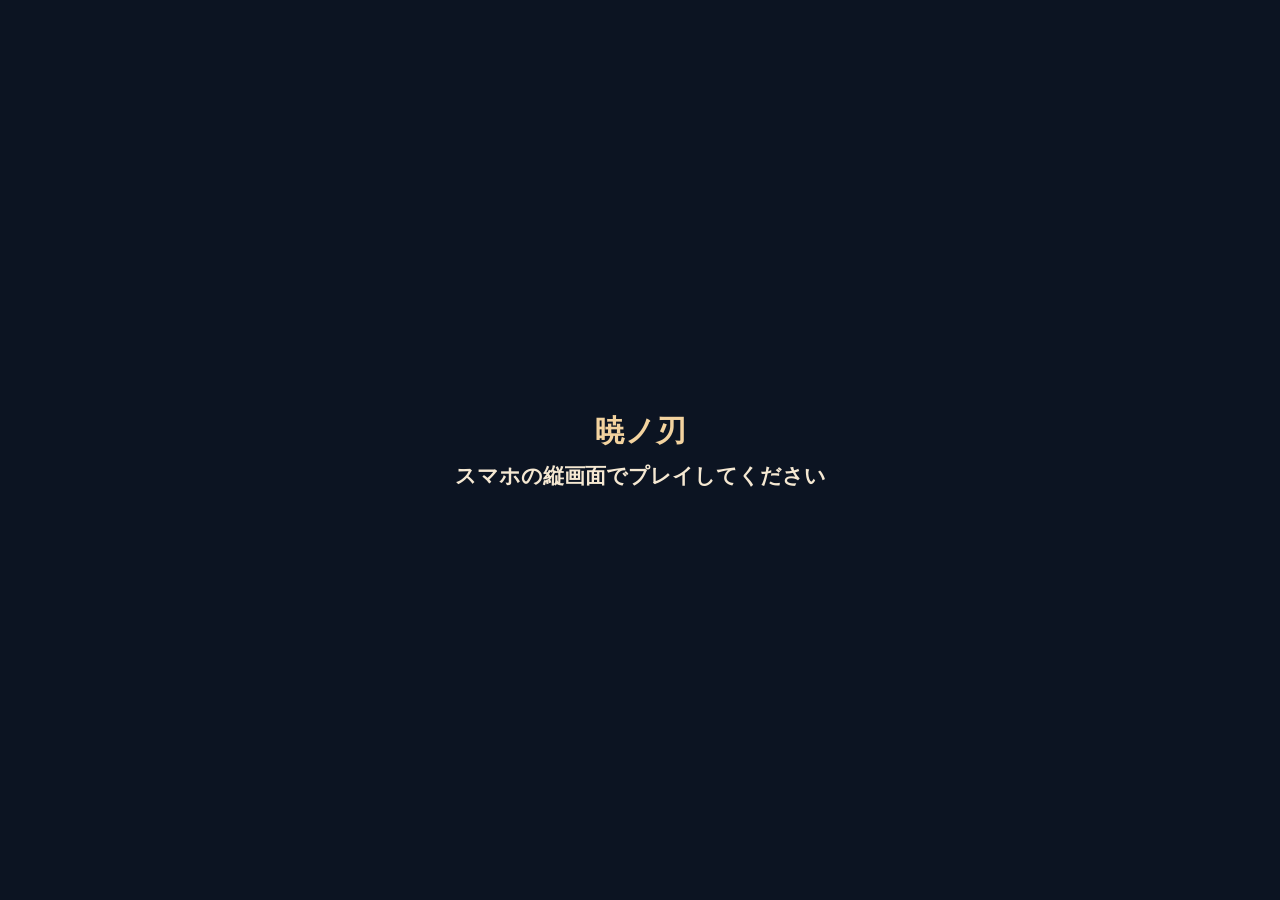
==== index.html @ 38b6a240 "Add files via upload" ====
<!doctype html><html lang="ja"><head><meta charset="utf-8"><meta name="viewport" content="width=device-width,initial-scale=1"><title>暁ノ刃｜テストプレイ</title>
<style>
*{box-sizing:border-box}
html,body{height:100%;margin:0;background:#0d101b;color:#fff;font-family:'Yu Gothic UI','Hiragino Sans','Meiryo',system-ui,sans-serif}
button{cursor:pointer;font-family:inherit}
#stage{position:relative;width:100%;height:100dvh;min-height:560px;overflow:hidden;background-image:linear-gradient(to bottom,rgba(7,11,24,.10),rgba(5,9,18,.30)),url("assets/000_8e5bad6cd.png");background-position:center;background-size:cover;background-repeat:no-repeat}
.scene-bg{position:absolute;inset:0;z-index:0;background-repeat:no-repeat;background-position:center center;background-size:cover;opacity:0;transform:scale(1.025);transition:opacity .65s ease,transform 3.2s ease;will-change:opacity,transform;pointer-events:none}
.scene-bg.active{opacity:1;transform:scale(1)}
#sceneTransitionFx{position:absolute;inset:0;z-index:1;pointer-events:none;background:radial-gradient(circle at center, rgba(0,0,0,0) 0%, rgba(0,0,0,.12) 58%, rgba(0,0,0,.28) 100%);opacity:0;transition:opacity .28s ease}
#sceneTransitionFx.flash{opacity:1}

#stage::before{content:"";position:absolute;inset:0;background:radial-gradient(circle at center,rgba(255,255,255,.02),rgba(0,0,0,.13) 72%,rgba(0,0,0,.25));pointer-events:none}
.top{position:absolute;z-index:10;top:0;left:0;right:0;display:flex;justify-content:space-between;align-items:center;padding:14px 26px;background:linear-gradient(rgba(5,9,20,.40),transparent);gap:10px}
.logo{font-size:22px;letter-spacing:.22em;text-shadow:0 2px 10px #000;font-family:'Yu Mincho','Hiragino Mincho ProN',serif}
.tags{font:12px system-ui,sans-serif;color:#edf2fb}
#portrait{position:absolute;z-index:8;bottom:0;width:min(44vw,660px);height:96%;object-fit:contain;filter:drop-shadow(0 20px 34px rgba(0,0,0,.62));transition:none;pointer-events:none;opacity:0}
#portrait.right{right:-1%;left:auto;object-position:right bottom}
#portrait.left{left:-1%;right:auto;object-position:left bottom}
#portrait.show{opacity:1}
#portrait.hide{opacity:0}

#narrative{position:absolute;z-index:4;left:8%;right:13%;top:16%;bottom:16%;display:none;align-items:center;justify-content:center;padding:3.4vh 4.2vw;font-size:clamp(25px,2.35vw,39px);line-height:1.95;letter-spacing:.03em;text-align:left;text-shadow:0 2px 4px rgba(0,0,0,.92),0 0 18px rgba(0,0,0,.88),0 0 38px rgba(0,0,0,.72);white-space:pre-wrap;background:linear-gradient(180deg,rgba(10,14,23,.11),rgba(10,14,23,.26),rgba(10,14,23,.11));backdrop-filter:blur(1.6px);-webkit-backdrop-filter:blur(1.6px)}
#narrativeText{width:100%;max-height:100%;overflow:hidden}#narrativeText .line{margin:0 0 .32em;min-height:1.7em}#narrativeText .line:last-child{margin-bottom:0}

#conversation{position:absolute;z-index:7;top:14%;bottom:16%;display:none;align-items:center}
#conversation.rightSpeaker{left:5%;right:26%;justify-content:flex-start;padding-right:2vw}
#conversation.leftSpeaker{left:26%;right:5%;justify-content:flex-end;padding-left:2vw}
.bubble-wrap{width:min(56vw,860px);display:flex;flex-direction:column;gap:10px}
#conversation.rightSpeaker .bubble-wrap{align-items:flex-start}
#conversation.leftSpeaker .bubble-wrap{align-items:flex-end}
.speaker{font:700 15px system-ui,sans-serif;letter-spacing:.16em;color:#ffeab8;text-shadow:0 2px 6px rgba(0,0,0,.9)}
#conversation.rightSpeaker .speaker{padding-left:10px}
#conversation.leftSpeaker .speaker{padding-right:10px}
.bubble{position:relative;width:100%;min-height:96px;padding:22px 28px;border-radius:28px;background:rgba(248,244,234,.74);backdrop-filter:blur(8px);-webkit-backdrop-filter:blur(8px);color:#1a1d28;box-shadow:0 14px 40px rgba(0,0,0,.32);font-size:clamp(24px,2.15vw,36px);line-height:1.62;text-align:left;border:1px solid rgba(255,255,255,.34)}
#conversation.rightSpeaker .bubble::after,#conversation.leftSpeaker .bubble::after{content:"";position:absolute;top:24%;width:0;height:0;border-style:solid}
#conversation.rightSpeaker .bubble::after{right:-26px;border-width:13px 0 13px 26px;border-color:transparent transparent transparent rgba(248,244,234,.74)}
#conversation.leftSpeaker .bubble::after{left:-26px;border-width:13px 26px 13px 0;border-color:transparent rgba(248,244,234,.74) transparent transparent}

#chapterCard{position:absolute;inset:0;z-index:9;display:none;align-items:center;justify-content:center;flex-direction:column;background:linear-gradient(rgba(3,6,12,.46),rgba(3,6,12,.52));backdrop-filter:blur(2px);-webkit-backdrop-filter:blur(2px);text-align:center;padding:8vw}
#chapterCard.show{display:flex}
#chapterSub{font:600 clamp(14px,1.3vw,20px) 'Yu Gothic UI','Hiragino Sans',sans-serif;letter-spacing:.35em;color:#e8d5a3;text-shadow:0 2px 6px #000;opacity:.95;margin-bottom:18px}
#chapterTitle{font:700 clamp(42px,5.8vw,98px) 'Yu Mincho','Hiragino Mincho ProN',serif;letter-spacing:.14em;line-height:1.28;color:#fff6df;text-shadow:0 3px 14px rgba(0,0,0,.9),0 0 36px rgba(0,0,0,.72)}
#chapterLine{width:min(460px,72vw);height:1px;background:linear-gradient(90deg,transparent,rgba(255,237,186,.8),transparent);margin-top:22px;box-shadow:0 0 18px rgba(255,237,186,.35)}

.controls{position:absolute;z-index:11;bottom:0;left:0;right:0;display:flex;align-items:center;gap:14px;padding:14px 22px;background:linear-gradient(transparent,rgba(5,9,22,.66));font:13px system-ui,sans-serif}
.controls button{border:1px solid rgba(190,199,216,.44);border-radius:10px;background:rgba(7,19,35,.74);backdrop-filter:blur(6px);-webkit-backdrop-filter:blur(6px);color:white;padding:10px 16px}
.controls button:hover{background:rgba(36,54,83,.92)}
.grow{flex:1}.hint{color:#dde4f0;font-size:11px}.count{font-variant-numeric:tabular-nums}

@media (max-width:1100px){
  #portrait{width:min(48vw,580px);height:93%}
  #narrative{left:6%;right:10%;top:13%;bottom:17%;font-size:clamp(22px,2.7vw,34px)}
  #conversation.rightSpeaker{left:4%;right:24%;top:14%;bottom:17%}
  #conversation.leftSpeaker{left:24%;right:4%;top:14%;bottom:17%}
  .bubble-wrap{width:min(60vw,760px)}
}
@media (max-width:700px){
  .top{padding:10px 12px}.tags{font-size:10px}
  #portrait{width:67vw;height:74%}
  #portrait.right{right:-18%}#portrait.left{left:-18%}
  #narrative{left:4%;right:4%;top:13%;bottom:18%;padding:22px 18px;font-size:clamp(18px,4.8vw,25px);line-height:1.82}
  #conversation.rightSpeaker{left:4%;right:10%;top:12%;bottom:20%;padding-right:0}
  #conversation.leftSpeaker{left:10%;right:4%;top:12%;bottom:20%;padding-left:0}
  .bubble-wrap{width:77vw}
  .speaker{font-size:12px}
  .bubble{min-height:82px;padding:16px 18px;font-size:clamp(20px,4.9vw,26px);line-height:1.56}
  #conversation.rightSpeaker .bubble::after{right:-17px;border-width:10px 0 10px 17px}
  #conversation.leftSpeaker .bubble::after{left:-17px;border-width:10px 17px 10px 0}
  #chapterSub{font-size:12px;margin-bottom:12px}
  #chapterTitle{font-size:clamp(34px,9vw,56px);line-height:1.35}
  #chapterLine{margin-top:14px}
  .hint{display:none}.controls{gap:7px;padding:10px}.controls button{padding:10px}
}

/* v9: readable narrative and actor-safe dialogue columns */
#narrative {
  left: 8%; right: 8%; top: 13%; bottom: 13%;
  padding: 3.5vh 3.5vw;
  font-size: clamp(31px, 2.85vw, 45px);
  line-height: 1.85;
  justify-content: flex-start;
  align-items: flex-start;
  text-align: left;
}
#narrativeText {width: 100%; max-height: 100%; overflow: hidden;}
#portrait.left {left: -1%; right: auto;}
#portrait.right {right: -1%; left: auto;}
#conversation {
  position: absolute;
  top: 24%; bottom: auto;
  height: auto; min-height: 0;
  align-items: flex-start;
  z-index: 7;
}
#conversation.rightSpeaker {
  left: 5%; right: 37%;
  padding: 0;
  justify-content: flex-end;
}
#conversation.leftSpeaker {
  left: 37%; right: 5%;
  padding: 0;
  justify-content: flex-start;
}
.bubble-wrap {
  width: auto; max-width: 100%;
  display: flex;
  flex-direction: column;
  gap: 9px;
  align-items: stretch;
}
.bubble {
  box-sizing: border-box;
  width: var(--dialog-width, 330px);
  max-width: 100%;
  min-height: 0;
  padding: 20px 24px;
  font-size: clamp(29px, 2.65vw, 42px);
  line-height: 1.62;
  overflow-wrap: anywhere;
  text-align: left;
}
#conversation.rightSpeaker .bubble::after,
#conversation.leftSpeaker .bubble::after {
  top: 32px;
  bottom: auto;
}
#conversation.rightSpeaker .bubble::after {
  right: -33px;
  border-width: 15px 0 15px 33px;
}
#conversation.leftSpeaker .bubble::after {
  left: -33px;
  border-width: 15px 33px 15px 0;
}
@media (max-width:1100px) {
 #narrative {left: 6%;right: 6%;top: 13%;bottom: 14%;font-size:clamp(27px,3.15vw,39px);}
 #conversation.rightSpeaker {left: 4%; right: 39%;}
 #conversation.leftSpeaker {left: 39%; right: 4%;}
 .bubble-wrap {width:auto;max-width:100%;}
}
@media (max-width:700px) {
 #narrative {left:4%;right:4%;top:13%;bottom:18%;padding:18px 14px;font-size:clamp(22px,5vw,29px);line-height:1.72;}
 #conversation {top:20%;bottom:auto;}
 #conversation.rightSpeaker {left:3%;right:32%;padding:0;}
 #conversation.leftSpeaker {left:32%;right:3%;padding:0;}
 .bubble-wrap {width:auto;max-width:100%;}
 .bubble {min-height:0;padding:13px 14px;font-size:clamp(21px,4.8vw,27px);line-height:1.52;}
 #conversation.rightSpeaker .bubble::after {right:-19px;top:25px;border-width:11px 0 11px 19px;}
 #conversation.leftSpeaker .bubble::after {left:-19px;top:25px;border-width:11px 19px 11px 0;}
}

/* v10 mouth-anchor adjustments */
#conversation{
  top: calc(var(--mouth-y, 32%) - var(--tail-center, 48px));
  bottom: auto;
  height: auto;
  min-height: 0;
}
#conversation.rightSpeaker{
  left: 5%;
  right: 30%;
  justify-content: flex-end;
}
#conversation.leftSpeaker{
  left: 30%;
  right: 5%;
  justify-content: flex-start;
}
#conversation.rightSpeaker .bubble::after,
#conversation.leftSpeaker .bubble::after{
  top: var(--tail-top, 32px);
}
@media (max-width:1100px){
  #conversation.rightSpeaker{left:4%; right:31%;}
  #conversation.leftSpeaker{left:31%; right:4%;}
}
@media (max-width:700px){
  #conversation{top: calc(var(--mouth-y-mobile, var(--mouth-y, 31%)) - 30px);}
  #conversation.rightSpeaker{left:3%; right:27%;}
  #conversation.leftSpeaker{left:27%; right:3%;}
  #conversation.rightSpeaker .bubble::after,
  #conversation.leftSpeaker .bubble::after{top: var(--tail-top-mobile, 24px);}
}


/* v11: move dialogue/tail lower overall */
#conversation{
  top: calc(var(--mouth-y, 32%) - var(--tail-center, 48px) + var(--dialog-lower, 92px));
}
#conversation.rightSpeaker .bubble::after,
#conversation.leftSpeaker .bubble::after{
  top: calc(var(--tail-top, 32px) + var(--tail-lower, 6px));
}
@media (max-width:700px){
  #conversation{top: calc(var(--mouth-y-mobile, var(--mouth-y, 31%)) - 30px + var(--dialog-lower-mobile, 42px));}
  #conversation.rightSpeaker .bubble::after,
  #conversation.leftSpeaker .bubble::after{top: calc(var(--tail-top-mobile, 24px) + var(--tail-lower-mobile, 4px));}
}


/* v12: tail at lower corners */
#conversation.rightSpeaker .bubble::after,
#conversation.leftSpeaker .bubble::after{
  top:auto !important;
}
#conversation.rightSpeaker .bubble::after{
  right:34px !important;
  bottom:-24px !important;
  border-width:24px 18px 0 0 !important;
  border-color:rgba(248,244,234,.74) transparent transparent transparent !important;
}
#conversation.leftSpeaker .bubble::after{
  left:34px !important;
  bottom:-24px !important;
  border-width:24px 0 0 18px !important;
  border-color:rgba(248,244,234,.74) transparent transparent transparent !important;
}
@media (max-width:700px){
  #conversation.rightSpeaker .bubble::after{
    right:24px !important;
    bottom:-18px !important;
    border-width:18px 14px 0 0 !important;
  }
  #conversation.leftSpeaker .bubble::after{
    left:24px !important;
    bottom:-18px !important;
    border-width:18px 0 0 14px !important;
  }
}


/* v13: diagonal-down tails from lower corners */
#conversation.rightSpeaker .bubble::after,
#conversation.leftSpeaker .bubble::after{
  top:auto !important;
  border:none !important;
  width:34px !important;
  height:26px !important;
  background:rgba(248,244,234,.74) !important;
  bottom:-22px !important;
}
#conversation.rightSpeaker .bubble::after{
  right:24px !important;
  left:auto !important;
  clip-path:polygon(0 0,100% 0,100% 100%) !important;
}
#conversation.leftSpeaker .bubble::after{
  left:24px !important;
  right:auto !important;
  clip-path:polygon(0 0,100% 0,0 100%) !important;
}
@media (max-width:700px){
  #conversation.rightSpeaker .bubble::after,
  #conversation.leftSpeaker .bubble::after{
    width:26px !important;
    height:20px !important;
    bottom:-17px !important;
  }
  #conversation.rightSpeaker .bubble::after{
    right:18px !important;
  }
  #conversation.leftSpeaker .bubble::after{
    left:18px !important;
  }
}


/* v14: dialogue is a stable, completely visible block with intentional line breaks. */
.bubble {white-space:pre-line;word-break:normal;overflow-wrap:anywhere;line-break:strict;text-wrap:pretty;}

/* v15 responsive phone portrait/landscape; PC unchanged */
@media (pointer:coarse) {
  .controls button {min-height:42px;touch-action:manipulation}
  #stage {min-height:0;height:100vh;height:100dvh}
  .controls{padding-bottom:max(8px,env(safe-area-inset-bottom));}
}
@media (max-width:850px) and (orientation:portrait) {
  #stage {height:100dvh; min-height:0;}
  .top {padding: max(8px,env(safe-area-inset-top)) 12px 7px;}
  .logo {font-size:18px}
  .tags{display:none}
  #portrait {width: min(95vw,650px) !important;height:47dvh !important;bottom:35dvh !important;object-fit:contain;object-position:center bottom !important;left:auto;right:0;filter:drop-shadow(0 6px 14px #0008)}
  #portrait.left {left:-8vw !important;right:auto !important;}
  #portrait.right {right:-8vw !important;left:auto !important;}
  #conversation, #conversation.leftSpeaker,#conversation.rightSpeaker {
    position:absolute;top:auto !important;bottom:calc(57px + env(safe-area-inset-bottom)) !important;
    left:5vw !important;right:5vw !important;width:90vw !important;height:auto !important;
    max-height:35dvh !important;min-height:0;display:none;overflow:visible;
    justify-content:center !important;padding:0 !important;
  }
  .bubble-wrap {max-width:100% !important;width:100% !important;align-items:stretch !important;gap:4px;}
  .bubble {width:100% !important;max-width:100% !important;max-height:29dvh !important;min-height:0;
    overflow-y:auto;overscroll-behavior:contain;padding:13px 17px !important;
    font-size:clamp(18px,4.8vw,26px) !important;line-height:1.55 !important;
    border-radius:17px;}
  .speaker {font-size:12px !important;padding:0 10px !important;}
  #conversation.leftSpeaker .bubble::after,#conversation.rightSpeaker .bubble::after {top:-17px !important;bottom:auto !important;width:25px !important;height:19px !important;}
  #conversation.leftSpeaker .bubble::after {left:16% !important;right:auto !important;clip-path:polygon(0 100%,100% 100%,0 0) !important;}
  #conversation.rightSpeaker .bubble::after {right:16% !important;left:auto !important;clip-path:polygon(0 100%,100% 100%,100% 0) !important;}
  #narrative {left:3vw !important;right:3vw !important;top:9dvh !important;bottom:calc(59px + env(safe-area-inset-bottom)) !important;
    padding:12px 14px !important;font-size:clamp(21px,5.3vw,29px) !important;line-height:1.75 !important;overflow:hidden;}
  #narrativeText{width:100%;}
  .line{margin-bottom:0.45em !important;}
  .controls{gap:7px;padding:7px 8px max(8px,env(safe-area-inset-bottom));}
  .controls button{padding:9px 11px;font-size:12px}
  .hint{display:none}
  #chapterCard {padding:7vw}
  #chapterTitle {font-size:clamp(32px,9vw,58px)}
}
@media (max-height:540px) and (orientation:landscape) and (max-width:1050px) {
  #stage{height:100dvh;min-height:0;}
  .top{padding:5px 15px;}
  .logo{font-size:16px}
  .tags{display:none}
  #portrait {width:39vw !important;height:92dvh !important;bottom:0 !important;}
  #portrait.right{right:-2vw !important;left:auto !important;}
  #portrait.left{left:-2vw !important;right:auto !important;}
  #conversation {top:14dvh !important;bottom:auto !important;max-height:66dvh;min-height:0;overflow:visible;}
  #conversation.rightSpeaker {left:4vw !important;right:39vw !important;padding:0 !important;}
  #conversation.leftSpeaker {left:39vw !important;right:4vw !important;padding:0 !important;}
  .bubble-wrap {width:100% !important;max-width:100% !important;}
  .bubble {width:100% !important;max-width:100% !important;max-height:57dvh !important;overflow:auto;
     min-height:0;font-size:clamp(17px,2.7vw,25px) !important;line-height:1.45;padding:11px 16px !important;border-radius:15px;}
  .speaker {font-size:11px !important;}
  #narrative {top:10dvh !important;bottom:13dvh !important;left:5vw !important;right:5vw !important;
    padding:8px 18px !important;font-size:clamp(18px,2.9vw,26px) !important;line-height:1.56 !important;overflow:hidden;}
  .line{margin-bottom:.3em !important;}
  .controls {padding:5px 9px max(4px,env(safe-area-inset-bottom));gap:8px;}
  .controls button {padding:6px 11px;min-height:32px;font-size:11px}
  .hint{display:none}
  #chapterTitle {font-size:clamp(32px,6vw,64px)}
}

.title-screen{position:fixed;inset:0;z-index:100;display:flex;justify-content:center;align-items:center;background:linear-gradient(#02091622,#02091655),url("assets/001_426a7fab8.png") center/cover no-repeat;min-height:100dvh;overflow:auto;overscroll-behavior:contain}
.title-shade{position:absolute;inset:0;background:linear-gradient(90deg,#04102255,#04102215,#04102255)}
.title-content{position:relative;z-index:1;display:flex;flex-direction:column;align-items:center;justify-content:center;width:100%;min-height:100dvh;padding:3vh 1rem 4vh}
.title-logo{object-fit:contain;width:min(74vw,740px);max-height:45dvh;filter:drop-shadow(0 5px 17px #000a)}
.title-menu{display:grid;gap:9px;width:min(72vw,370px);margin-top:2vh}
.title-menu button{font-family:'Yu Mincho',serif;color:#fff9e8;border:1px solid #e7c98991;background:linear-gradient(90deg,#080f1bcc,#2b1a19b8,#080f1bcc);border-radius:5px;font-size:clamp(16px,1.8vw,24px);letter-spacing:.16em;padding:8px 12px;text-shadow:0 2px 5px #000;min-height:42px}
.title-menu button:hover,.title-menu button:focus-visible{background:#7c3f23d9;border-color:#fff2bf}
.title-note{font-size:12px;color:#ddd0b1;margin-top:10px;text-shadow:0 1px 6px #000}
.menu-dialog{position:fixed;inset:0;z-index:110;background:#030918cd;display:flex;align-items:center;justify-content:center;padding:20px}
.menu-dialog[hidden]{display:none}.dialog-box{width:min(92vw,500px);max-height:85dvh;overflow:auto;background:#142039f0;color:#f6f3eb;padding:28px;border:1px solid #bca77e;border-radius:12px;text-align:center}.dialog-box h2{margin-top:0;font-family:'Yu Mincho',serif}.dialog-box button{background:#27344c;border:1px solid #c2b8a5;border-radius:7px;padding:9px 22px;color:white;font-size:16px}.dialog-box input[type="range"]{width:85%}.gallery-img{max-width:100%;max-height:50dvh;object-fit:contain;border-radius:6px}
@media (orientation:portrait) and (max-width:700px){.title-logo{width:min(94vw,480px);max-height:34dvh}.title-menu{width:min(83vw,350px);gap:12px;margin-top:3vh}.title-menu button{min-height:49px;font-size:20px}}
@media (orientation:landscape) and (max-height:520px){.title-content{padding:4px 12px}.title-logo{max-height:42dvh;width:min(58vw,570px)}.title-menu{gap:4px;width:min(38vw,320px);margin-top:1vh}.title-menu button{font-size:15px;padding:3px;min-height:28px}.title-note{font-size:10px;margin-top:4px}}
</style><style id="autoplay-fallback-css">#enableTitleMusic{position:absolute;z-index:105;bottom:5.4%;left:50%;transform:translateX(-50%);border:1px solid #ead5a0;background:#121723e8;color:#fff7d9;border-radius:10px;padding:12px 22px;font:600 17px system-ui,sans-serif;box-shadow:0 4px 25px #0009}#enableTitleMusic[hidden]{display:none}</style>
<style id="character-codex-css">
#decisionFlash{position:fixed;inset:0;z-index:190;pointer-events:none;opacity:0;background:radial-gradient(circle at center,rgba(255,244,203,.24),rgba(255,214,139,.10) 26%,rgba(255,255,255,0) 60%),linear-gradient(180deg,rgba(255,255,255,.08),rgba(255,255,255,0));transition:opacity .18s ease}
#decisionFlash.show{opacity:1;animation:decisionBlink .22s ease 1}
@keyframes decisionBlink{0%{opacity:0}35%{opacity:1}100%{opacity:0}}
button.decision-hit{transform:scale(.97);filter:brightness(1.16);box-shadow:0 0 0 1px rgba(255,244,196,.65),0 0 18px rgba(255,216,142,.42)!important;transition:transform .12s ease,filter .12s ease,box-shadow .12s ease}

.character-codex{position:fixed;inset:0;z-index:170;overflow:hidden;background:linear-gradient(125deg,rgba(6,9,16,.90) 0%,rgba(10,14,23,.84) 37%,rgba(15,20,31,.62) 62%,rgba(18,22,35,.36) 100%);color:#f8f4ea}
.character-codex[hidden]{display:none}
.character-codex.show{display:block}
.character-codex::before{content:"";position:absolute;inset:0;background:radial-gradient(circle at 75% 42%,rgba(255,201,119,.16),transparent 30%),radial-gradient(circle at 10% 0%,rgba(107,158,255,.10),transparent 26%);pointer-events:none}
.codex-figure{position:absolute;right:-3vw;bottom:-2vh;width:min(58vw,920px);height:100%;object-fit:contain;object-position:right bottom;opacity:.30;filter:drop-shadow(0 30px 50px rgba(0,0,0,.55));transition:opacity .28s ease, transform .28s ease}
.character-codex.switching .codex-figure{opacity:.12;transform:translateY(10px) scale(.985)}
.codex-ui{position:relative;z-index:2;height:100%;display:flex;flex-direction:column;padding:3.5vh 3.7vw 3vh}
.codex-header{display:flex;align-items:flex-start;justify-content:space-between;gap:18px;margin-bottom:2vh}
.codex-headcopy small{display:block;font-size:13px;letter-spacing:.38em;color:#e6c583;margin-bottom:10px}
.codex-headcopy h2{margin:0;font:700 clamp(34px,4vw,58px) 'Yu Mincho','Hiragino Mincho ProN',serif;letter-spacing:.12em;text-shadow:0 2px 12px rgba(0,0,0,.6)}
#codexClose{border:1px solid rgba(230,197,131,.75);background:rgba(12,18,30,.62);color:#fff5db;border-radius:999px;padding:11px 18px;font:600 16px system-ui,sans-serif;backdrop-filter:blur(6px)}
.codex-layout{display:grid;grid-template-columns:minmax(150px,230px) minmax(0,1fr);gap:2.4vw;align-items:start;min-height:0;flex:1}
.codex-nav{display:grid;gap:10px;align-content:start;max-height:76vh;overflow:auto;padding-right:4px}
.codex-nav button{position:relative;text-align:left;border:1px solid rgba(255,245,218,.16);background:linear-gradient(90deg,rgba(9,14,23,.78),rgba(31,26,33,.66));color:#f6edd7;border-radius:14px;padding:12px 14px 12px 16px;font:600 15px system-ui,sans-serif;letter-spacing:.06em;min-height:56px}
.codex-nav button .sub{display:block;font-size:11px;color:#d0c3a1;margin-top:4px;font-weight:500;letter-spacing:.08em}
.codex-nav button.active{background:linear-gradient(90deg,rgba(90,44,28,.92),rgba(41,24,22,.84));border-color:rgba(245,210,138,.66);box-shadow:0 0 0 1px rgba(255,227,168,.18),0 10px 28px rgba(0,0,0,.18)}
.codex-main{display:grid;grid-template-columns:minmax(0,1fr);gap:16px;align-content:start;max-width:min(62vw,1080px)}
.codex-role{font-size:14px;letter-spacing:.24em;color:#e7c481;font-weight:700;text-shadow:0 1px 8px rgba(0,0,0,.5)}
.codex-name{margin:0;font:700 clamp(34px,4.4vw,74px) 'Yu Mincho','Hiragino Mincho ProN',serif;letter-spacing:.08em;line-height:1.08;text-shadow:0 2px 16px rgba(0,0,0,.55)}
.codex-ruby{font-size:16px;letter-spacing:.18em;color:#d8d6dd}
.codex-catch{font-size:clamp(18px,1.95vw,28px);line-height:1.65;color:#fff7e8;max-width:15em;text-shadow:0 2px 10px rgba(0,0,0,.5)}
.codex-points{display:flex;flex-wrap:wrap;gap:10px 12px;margin-top:2px}
.codex-pill{padding:8px 12px;border:1px solid rgba(255,236,193,.20);border-radius:999px;background:rgba(18,23,35,.43);font-size:14px;color:#f0ebdf;backdrop-filter:blur(4px)}
.codex-desc{display:grid;grid-template-columns:minmax(0,1fr);gap:14px;width:min(56vw,980px)}
.codex-desc p{margin:0;padding:16px 18px;border-radius:18px;background:linear-gradient(180deg,rgba(10,14,24,.54),rgba(18,24,39,.32));border:1px solid rgba(255,240,200,.10);backdrop-filter:blur(3px);font-size:clamp(17px,1.45vw,24px);line-height:1.95;letter-spacing:.03em;box-shadow:0 8px 30px rgba(0,0,0,.12)}
.codex-help{font-size:12px;color:#cabd9f;margin-top:auto;letter-spacing:.08em}

@media (orientation:portrait), (max-width:900px){
  .codex-figure{right:50%;transform:translateX(50%);width:min(92vw,660px);height:53%;bottom:0;object-position:center bottom;opacity:.22}
  .character-codex.switching .codex-figure{transform:translateX(50%) translateY(8px) scale(.985)}
  .codex-ui{padding:2.2vh 4vw 2vh}
  .codex-header{margin-bottom:1.2vh}
  .codex-headcopy small{font-size:11px;margin-bottom:6px}
  .codex-headcopy h2{font-size:clamp(26px,8vw,42px)}
  #codexClose{padding:10px 14px;font-size:14px}
  .codex-layout{grid-template-columns:1fr;gap:12px}
  .codex-nav{display:flex;gap:8px;overflow:auto;padding:4px 2px 2px;max-height:none}
  .codex-nav button{min-width:132px;min-height:52px;padding:10px 12px}
  .codex-main{max-width:none;padding-top:2px}
  .codex-role{font-size:12px}
  .codex-name{font-size:clamp(28px,9vw,52px)}
  .codex-ruby{font-size:13px}
  .codex-catch{font-size:clamp(16px,4.5vw,22px);max-width:none}
  .codex-points{gap:8px}
  .codex-pill{font-size:12px;padding:7px 11px}
  .codex-desc{width:100%;gap:10px;padding-bottom:44vh}
  .codex-desc p{font-size:clamp(15px,4.3vw,19px);line-height:1.78;padding:14px 15px}
  .codex-help{padding-bottom:2px}
}
</style>


<style id="codex-overview-css">
.character-codex.overview-mode .codex-layout{grid-template-columns:1fr!important}
.character-codex.overview-mode .codex-nav,.character-codex.overview-mode .codex-main{display:none!important}
.character-codex.overview-mode .codex-figure{opacity:.08!important;transform:translateX(0)!important}
.character-codex.detail-mode #codexOverview{display:none}
#codexOverview{display:none;min-height:0}
.character-codex.overview-mode #codexOverview{display:block}
.codex-overview-head{margin-bottom:16px}
.codex-overview-head h3{margin:0 0 8px;font:700 clamp(24px,2.6vw,38px) 'Yu Mincho','Hiragino Mincho ProN',serif;letter-spacing:.08em;color:#fff5de}
.codex-overview-head p{margin:0;color:#d7ccb2;font-size:14px;letter-spacing:.05em}
.codex-overview-scroll{display:flex;gap:18px;overflow:auto;padding:10px 4px 16px;scroll-snap-type:x proximity}
.codex-overview-scroll::-webkit-scrollbar{height:10px}.codex-overview-scroll::-webkit-scrollbar-thumb{background:rgba(240,215,161,.35);border-radius:999px}
.codex-card{flex:0 0 min(240px,68vw);display:flex;flex-direction:column;border:1px solid rgba(247,223,168,.16);border-radius:18px;background:linear-gradient(180deg,rgba(14,18,29,.78),rgba(28,23,31,.72));box-shadow:0 14px 28px rgba(0,0,0,.20);overflow:hidden;scroll-snap-align:start;cursor:pointer;transition:transform .18s ease,border-color .18s ease,box-shadow .18s ease,filter .18s ease}
.codex-card:hover,.codex-card:focus-visible{transform:translateY(-3px);border-color:rgba(247,223,168,.42);box-shadow:0 18px 34px rgba(0,0,0,.30);filter:brightness(1.06)}
.codex-card-illust{height:340px;background:linear-gradient(180deg,rgba(242,237,229,.05),rgba(255,255,255,.01));display:flex;align-items:flex-end;justify-content:center;overflow:hidden}
.codex-card-illust img{width:100%;height:100%;object-fit:contain;object-position:center bottom;filter:drop-shadow(0 14px 24px rgba(0,0,0,.42))}
.codex-card-meta{padding:14px 16px 16px}
.codex-card-meta strong{display:block;font-size:22px;letter-spacing:.08em;color:#fff7e9;font-family:'Yu Mincho','Hiragino Mincho ProN',serif;margin-bottom:6px}
.codex-card-meta span{display:block;color:#e3d7bb;font-size:12px;letter-spacing:.16em;margin-bottom:8px}
.codex-card-meta p{margin:0;color:#d6cdb9;font-size:13px;line-height:1.6}
#codexBackList{display:none;margin-bottom:4px;align-self:flex-start;border:1px solid rgba(230,197,131,.60);background:rgba(12,18,30,.62);color:#fff5db;border-radius:999px;padding:10px 14px;font:600 14px system-ui,sans-serif}
.character-codex.detail-mode #codexBackList{display:inline-flex}
@media (orientation:portrait), (max-width:900px){
  .codex-card{flex-basis:min(62vw,220px)}
  .codex-card-illust{height:250px}
  .codex-card-meta strong{font-size:19px}
  .codex-card-meta p{font-size:12px}
}
</style>


<style id="codex-mobile-scroll-fix">
#codexOverview {min-width:0;width:100%;overflow:hidden}
.codex-overview-scroll {
  width:100%;max-width:100%;
  overflow-x:auto!important;overflow-y:hidden!important;
  -webkit-overflow-scrolling:touch;
  touch-action:pan-x!important;
  overscroll-behavior-x:contain;
  scroll-behavior:smooth;
  flex-wrap:nowrap!important;
  scrollbar-width:thin;
}
.codex-overview-scroll .codex-card {touch-action:pan-x;user-select:none;-webkit-user-select:none;flex-shrink:0!important}
.codex-overview-scroll img {pointer-events:none;-webkit-user-drag:none}
.codex-scroll-controls {display:flex;align-items:center;justify-content:flex-end;gap:10px;margin-top:10px}
.codex-scroll-controls button {border:1px solid #d8b77d;background:#142033db;color:#fff3d8;border-radius:10px;padding:9px 16px;font-size:17px}
.codex-scroll-controls span {color:#d7c6a4;font-size:12px}
@media(max-width:900px) {.codex-card{flex-basis:min(62vw,220px)}.codex-overview-scroll{min-height:310px}}
</style>
<style id="roulette-v22-css">
.character-codex.overview-mode #codexOverview{width:100%;height:calc(100% - 16px);display:flex;flex-direction:column;overflow:hidden;min-height:0}
.character-codex.overview-mode .codex-layout{height:100%;min-height:0;overflow:hidden}
.roulette-title{text-align:center;color:#ffe7b4;font:600 clamp(16px,2.6vw,25px) 'Yu Mincho',serif;letter-spacing:.15em;margin:2px 0 12px}
.roulette-stage{position:relative;flex:1;min-height:240px;width:100%;overflow:hidden;perspective:1200px;touch-action:pan-y;user-select:none}
.roulette-stage:before{content:'';position:absolute;left:50%;top:49%;width:min(65vw,800px);height:min(65vw,800px);border:1px solid #d9ad5840;border-radius:50%;transform:translate(-50%,-50%) rotateX(65deg);pointer-events:none}
.roulette-card{position:absolute;left:50%;top:46%;width:clamp(145px,22vw,300px);height:min(49vh,365px);max-height:82%;border:2px solid #ad936777;border-radius:18px;background:linear-gradient(155deg,#212a3c,#0c111b);padding:7px;display:flex;flex-direction:column;align-items:center;overflow:hidden;cursor:pointer;transform-origin:center center;transition:transform .52s cubic-bezier(.2,.8,.2,1),opacity .48s,filter .48s,border-color .48s,box-shadow .48s;backface-visibility:hidden}
.roulette-card img{width:100%;flex:1;min-height:0;object-fit:contain;object-position:center bottom;pointer-events:none}
.roulette-card.chosen img{transform:scale(1.14);transform-origin:center 64%;transition:transform .4s ease}
.roulette-card img{transition:transform .4s ease}
.roulette-card .roulette-name{font:700 clamp(15px,2vw,23px) 'Yu Mincho',serif;color:#fff0c8;padding:8px 0;text-align:center;text-shadow:0 2px 9px #000}
.roulette-card.chosen{border-color:#ffedb2;box-shadow:0 0 8px #ffe8a8,0 0 26px #ecad5bba, inset 0 0 15px #ffd68d66;animation:roulette-glow 2.2s ease-in-out infinite alternate}
@keyframes roulette-glow{from{box-shadow:0 0 9px #f6d18a,0 0 20px #d5a04d8f,inset 0 0 9px #ffe2aa44}to{box-shadow:0 0 17px #fff1bf,0 0 43px #eab05b,inset 0 0 20px #ffe6a677}}
.roulette-card:focus-visible{outline:3px solid #fff2b1;outline-offset:3px}
.roulette-actions{display:flex;gap:14px;justify-content:center;align-items:center;padding:9px 0 6px;z-index:3}
.roulette-actions button{background:#1a2236e8;color:#fff2d5;border:1px solid #d3ae69b9;border-radius:12px;min-width:70px;min-height:45px;padding:9px 18px;font-size:18px}
.roulette-actions .roulette-confirm{background:linear-gradient(90deg,#794425,#af7836,#794425);font-weight:700;min-width:170px}
.roulette-position{text-align:center;color:#d7c5a5;font-size:13px;letter-spacing:.15em}
@media(max-width:700px){.character-codex.overview-mode .codex-ui{padding:10px 10px 8px}.character-codex.overview-mode .codex-header{margin-bottom:0}.character-codex.overview-mode .codex-headcopy h2{font-size:25px}.roulette-title{font-size:14px;margin:2px 0 3px}.roulette-card{width:clamp(130px,40vw,225px);height:min(40dvh,270px)}.roulette-actions{gap:7px}.roulette-actions button{min-width:54px;padding:8px 9px}.roulette-actions .roulette-confirm{min-width:120px}}
@media(orientation:landscape) and (max-height:530px){.roulette-title{display:none}.roulette-card{height:51dvh;width:min(26vw,200px)}.roulette-actions{padding:2px}.roulette-actions button{min-height:30px;padding:4px 10px;font-size:14px}.roulette-position{font-size:10px}}
</style>
<style id="v24-chapter-typography">
.game-corner-logo{width:clamp(105px,12vw,190px);height:clamp(39px,5.2vw,65px);object-fit:contain;object-position:left center;filter:drop-shadow(0 1px 7px #000b)}
.top{min-height:62px}
#narrative{font-family:"Hiragino Kaku Gothic ProN","Yu Gothic UI","Noto Sans JP",Meiryo,sans-serif;font-weight:550;font-size:clamp(32px,3vw,46px);line-height:1.75;letter-spacing:.025em}
#narrative .line{line-height:1.75}
.bubble{font-family:"Hiragino Kaku Gothic ProN","Yu Gothic UI","Noto Sans JP",Meiryo,sans-serif;font-weight:600;font-size:clamp(31px,2.85vw,44px);letter-spacing:.012em}
#chapterCurtain{position:absolute;inset:0;z-index:9;background:#030407;opacity:0;pointer-events:none;transition:opacity .55s ease}
#chapterCurtain.active{opacity:1}
#chapterCard{z-index:10}
#chapterCard.show{animation:chapterReveal .85s ease both}
#chapterTitle{font-family:"Yu Mincho","Hiragino Mincho ProN",serif;letter-spacing:.16em;text-shadow:0 4px 12px #000,0 0 28px #e7a85c80}
@keyframes chapterReveal{from{opacity:0;transform:scale(1.045)}to{opacity:1;transform:scale(1)}}
@media (orientation:portrait) and (max-width:700px){
 .game-corner-logo{width:120px;height:42px}
 #narrative{font-size:clamp(23px,5.9vw,31px);line-height:1.65}
 #narrative .line{line-height:1.65}
 .bubble{font-size:clamp(23px,5.4vw,31px)}
}
@media (orientation:landscape) and (max-height:520px){
 .game-corner-logo{width:105px;height:34px}
 .top{min-height:38px}
 #narrative{font-size:clamp(19px,3.3vh,26px);line-height:1.55}
 #narrative .line{line-height:1.55}
 .bubble{font-size:clamp(19px,3.7vh,28px)}
}
</style>
<style id="v25-ux">
.font-control{display:flex;align-items:center;gap:5px;padding:3px 5px;border:1px solid #f5db9b65;border-radius:11px;background:#0a1523b5;white-space:nowrap}
.font-control button{padding:8px 10px!important;min-width:43px;font-weight:800;font-size:15px}
.font-control span{font:600 12px system-ui,sans-serif;min-width:38px;text-align:center;color:#ffe4aa}
#narrative{font-size:calc(clamp(32px,3vw,46px) * var(--reader-font-scale,1))!important}
.bubble{font-size:calc(clamp(31px,2.85vw,44px) * var(--reader-font-scale,1))!important}

#narrative.cameo-right{right:32%;padding-right:2vw}
#narrative.cameo-left{left:32%;padding-left:2vw}
@media(orientation:portrait) and (max-width:700px){
 #narrative{font-size:calc(clamp(23px,5.9vw,31px) * var(--reader-font-scale,1))!important}
 .bubble{font-size:calc(clamp(23px,5.4vw,31px) * var(--reader-font-scale,1))!important}
 #narrative.cameo-left,#narrative.cameo-right{left:4%;right:4%;top:14%;bottom:39%;padding:12px 14px}
 #portrait.cameo{height:39%!important;bottom:0!important;width:53vw!important}
 .font-control button{min-width:37px;padding:7px 6px!important}
 .font-control span{font-size:10px;min-width:29px}
}
@media(orientation:landscape) and (max-height:520px){
 #narrative{font-size:calc(clamp(19px,3.3vh,26px) * var(--reader-font-scale,1))!important}
 .bubble{font-size:calc(clamp(19px,3.7vh,28px) * var(--reader-font-scale,1))!important}
 .font-control{gap:2px}
 .font-control button{min-width:32px;padding:4px 5px!important}
}
</style>
<style id="v27-top-font-hud">
.top{display:flex;align-items:flex-start;justify-content:space-between;gap:16px;min-height:84px;padding-top:12px}
.top-brand{display:flex;align-items:flex-start;gap:10px;min-width:0}
.top-labels{display:flex;flex-direction:column;gap:5px;padding-top:2px}
.chapter-badge{display:inline-flex;align-items:center;justify-content:center;min-width:84px;padding:5px 12px;border-radius:999px;border:1px solid rgba(245,223,175,.52);background:linear-gradient(180deg,rgba(58,36,20,.72),rgba(18,18,22,.72));color:#fff3d2;font:700 clamp(12px,1.2vw,16px) 'Yu Mincho','Hiragino Mincho ProN',serif;letter-spacing:.16em;box-shadow:0 2px 10px rgba(0,0,0,.25)}
#narrative{font-family:'Yu Mincho','Hiragino Mincho ProN','Yu Gothic UI',serif!important;font-weight:700;font-size:clamp(33px,3.1vw,48px);line-height:1.88;letter-spacing:.045em;text-shadow:0 1px 5px rgba(0,0,0,.22)}
#narrative .line{line-height:1.88}
.bubble{font-family:'Yu Mincho','Hiragino Mincho ProN','Yu Gothic UI',serif!important;font-weight:700;font-size:clamp(31px,2.95vw,45px);line-height:1.72;letter-spacing:.035em}
#speaker{font-family:'Yu Mincho','Hiragino Mincho ProN',serif;font-weight:700;letter-spacing:.12em}
.party-hud{display:flex;align-items:flex-start;gap:10px;margin-left:auto;padding-top:2px;max-width:min(58vw,780px)}
.party-hud[hidden]{display:none!important}
.hud-block{display:flex;flex-direction:column;gap:8px;padding:8px 10px 10px;border:1px solid rgba(231,210,164,.28);border-radius:14px;background:linear-gradient(180deg,rgba(8,14,25,.78),rgba(16,22,37,.58));box-shadow:0 6px 20px rgba(0,0,0,.20);backdrop-filter:blur(6px)}
.hud-title{font:700 12px 'Yu Gothic UI','Hiragino Sans',sans-serif;letter-spacing:.18em;color:#e8d2a1}
.equipment-list,.ally-list{display:flex;align-items:center;gap:8px;flex-wrap:wrap}
.equip-chip{display:inline-flex;align-items:center;justify-content:center;min-height:34px;padding:7px 12px;border-radius:999px;border:1px solid rgba(234,219,179,.18);background:rgba(255,255,255,.05);font:700 14px 'Yu Mincho','Hiragino Mincho ProN',serif;color:#f9f1de;letter-spacing:.08em;white-space:nowrap}
.ally-chip{display:flex;align-items:center;gap:7px;padding:4px 8px 4px 5px;border-radius:999px;border:1px solid rgba(234,219,179,.12);background:rgba(255,255,255,.04)}
.ally-chip img{width:34px;height:34px;border-radius:999px;object-fit:cover;object-position:center top;background:rgba(0,0,0,.3);border:1px solid rgba(255,241,213,.22)}
.ally-chip span{font:700 12px 'Yu Mincho','Hiragino Mincho ProN',serif;color:#fff3d8;letter-spacing:.12em;white-space:nowrap}
@media (max-width:1100px){
  .top{gap:10px;min-height:76px}
  .party-hud{max-width:56vw;gap:7px}
  .ally-chip img{width:30px;height:30px}
  .equip-chip{min-height:31px;padding:6px 10px;font-size:13px}
}
@media (max-width:840px){
  .top{flex-direction:column;align-items:flex-start;gap:8px;min-height:unset}
  .party-hud{max-width:none;width:100%;overflow:auto;padding-bottom:2px}
}
@media (orientation:portrait) and (max-width:700px){
  .top{padding:10px 12px 0;gap:7px}
  .top-brand{width:100%;justify-content:space-between;align-items:flex-start;gap:8px}
  .top-labels{padding-top:0;align-items:flex-end}
  .chapter-badge{min-width:auto;padding:4px 10px;font-size:12px}
  .party-hud{display:flex;gap:7px;overflow:auto;width:100%;padding-bottom:2px}
  .hud-block{padding:7px 8px 8px;border-radius:12px;min-width:max-content}
  .hud-title{font-size:10px}
  .equip-chip{min-height:28px;font-size:11px;padding:5px 9px}
  .ally-chip{padding:4px 7px 4px 4px}
  .ally-chip img{width:26px;height:26px}
  .ally-chip span{font-size:10px}
  #narrative{font-size:clamp(24px,6.1vw,31px);line-height:1.78}
  #narrative .line{line-height:1.78}
  .bubble{font-size:clamp(24px,5.8vw,31px);line-height:1.62}
}
@media (orientation:landscape) and (max-height:520px){
  .top{padding-top:6px;gap:7px;min-height:56px}
  .party-hud{gap:6px}
  .hud-block{padding:6px 8px}
  .hud-title{font-size:10px}
  .equip-chip{min-height:26px;padding:4px 8px;font-size:11px}
  .ally-chip img{width:24px;height:24px}
  .ally-chip span{font-size:10px}
  #narrative{font-size:clamp(20px,3.5vh,27px);line-height:1.68}
  #narrative .line{line-height:1.68}
  .bubble{font-size:clamp(20px,3.9vh,28px);line-height:1.5}
}
</style>

<style id="v28-layer-sizing">
/* dialogue always above portrait, with wider readable line lengths */
#conversation{z-index:13!important;pointer-events:none}
#conversation .bubble-wrap{max-width:100%!important;width:auto!important}
#conversation .bubble{max-width:100%!important;width:var(--dialog-width,650px);padding:22px 30px;overflow-wrap:normal;word-break:normal;line-break:strict}
#conversation.rightSpeaker{left:4%!important;right:13%!important;justify-content:flex-start!important}
#conversation.leftSpeaker{left:13%!important;right:4%!important;justify-content:flex-end!important}
#portrait{z-index:8!important}
.controls{z-index:16}
/* enlarge header but reserve a separate strip for reading */
.top{min-height:102px!important;align-items:center!important;padding:10px 24px!important;gap:18px!important}
.game-corner-logo{width:clamp(142px,15vw,220px)!important;height:clamp(52px,6.2vw,82px)!important}
.chapter-badge{font-size:clamp(14px,1.4vw,19px)!important;padding:7px 15px!important}
.party-hud{gap:14px!important;max-width:min(62vw,900px)!important}
.hud-block{padding:10px 14px!important}
.hud-title{font-size:13px!important}
.equip-chip{font-size:16px!important;min-height:38px!important}
.ally-chip img{width:42px!important;height:42px!important}
.ally-chip span{font-size:14px!important}
#narrative{top:clamp(126px,17vh,182px)!important;bottom:12%!important}
@media(max-width:900px){
 .top{min-height:82px!important;padding:7px 12px!important;gap:8px!important}
 .game-corner-logo{width:135px!important;height:51px!important}
 .party-hud{max-width:100%!important;gap:7px!important}
 .hud-block{padding:7px 9px!important}
 .hud-title{font-size:11px!important}
 .equip-chip{font-size:12px!important;min-height:29px!important}
 .ally-chip img{width:30px!important;height:30px!important}
 .ally-chip span{font-size:11px!important}
 #narrative{top:clamp(108px,17vh,146px)!important;bottom:14%!important}
 #conversation.rightSpeaker{left:3%!important;right:9%!important}
 #conversation.leftSpeaker{left:9%!important;right:3%!important}
 #conversation .bubble{padding:15px 18px}
}
@media(orientation:portrait) and (max-width:700px){
 #narrative{top:clamp(145px,20vh,205px)!important;bottom:12%!important}
 #conversation{max-height:55vh;overflow:visible}
 #conversation .bubble{max-height:52vh;overflow:auto}
}
@media(orientation:landscape) and (max-height:520px){
 .top{flex-direction:row!important;min-height:57px!important;padding:4px 10px!important}
 .game-corner-logo{width:102px!important;height:37px!important}
 .chapter-badge{font-size:11px!important;padding:3px 8px!important}
 .party-hud{gap:5px!important;max-width:57vw!important}
 .hud-block{padding:4px 6px!important;gap:3px!important}
 .hud-title{font-size:9px!important}
 .equip-chip{font-size:10px!important;min-height:22px!important;padding:3px 6px!important}
 .ally-chip img{width:21px!important;height:21px!important}
 .ally-chip span{font-size:9px!important}
 #narrative{top:67px!important;bottom:15%!important}
 #conversation .bubble{padding:9px 14px}
}
</style><style id="v29-dialog-near-character">
/* Dialogue occupies the area closest to the speaker, not the opposite screen edge. */
#conversation.rightSpeaker{left:3%!important;right:24%!important;justify-content:flex-end!important;padding-right:0!important}
#conversation.leftSpeaker{left:24%!important;right:3%!important;justify-content:flex-start!important;padding-left:0!important}
#conversation.rightSpeaker .bubble-wrap,#conversation.leftSpeaker .bubble-wrap{width:auto!important;max-width:min(68vw,860px)!important}
#conversation .bubble{max-width:100%!important}
@media (orientation:portrait) and (max-width:700px){
 #conversation.rightSpeaker{left:3%!important;right:15%!important;justify-content:flex-end!important}
 #conversation.leftSpeaker{left:15%!important;right:3%!important;justify-content:flex-start!important}
 #conversation .bubble-wrap{max-width:77vw!important}
}
@media (orientation:landscape) and (max-height:520px){
 #conversation.rightSpeaker{left:3%!important;right:23%!important;justify-content:flex-end!important}
 #conversation.leftSpeaker{left:23%!important;right:3%!important;justify-content:flex-start!important}
 #conversation .bubble-wrap{max-width:66vw!important}
}
</style><style id="v30-dialog-small-offset">
/* A slight move away from character while preserving width, tail and layering. */
#conversation.rightSpeaker{right:28%!important}
#conversation.leftSpeaker{left:28%!important}
@media (orientation:portrait) and (max-width:700px){
 #conversation.rightSpeaker{right:18%!important}
 #conversation.leftSpeaker{left:18%!important}
}
@media (orientation:landscape) and (max-height:520px){
 #conversation.rightSpeaker{right:27%!important}
 #conversation.leftSpeaker{left:27%!important}
}
</style>
<style id="v32-item-speaker-hud">
#conversation{z-index:14 !important}
#conversation .bubble-wrap{gap:12px}
.speaker{display:inline-flex;align-self:flex-start;max-width:max-content;padding:8px 18px;border-radius:999px;border:1px solid rgba(248,233,188,.42);background:linear-gradient(180deg,rgba(23,26,35,.94),rgba(44,37,28,.88));color:#fff0c6 !important;font:700 clamp(18px,1.65vw,28px) 'Yu Mincho','Hiragino Mincho ProN',serif !important;letter-spacing:.16em;text-shadow:0 2px 6px rgba(0,0,0,.78);box-shadow:0 8px 18px rgba(0,0,0,.28)}
#conversation.leftSpeaker .speaker{align-self:flex-end;padding-right:18px}
#conversation.rightSpeaker .speaker{padding-left:18px}
.party-hud{align-items:stretch !important}
.hud-block{justify-content:flex-start;min-height:92px}
.equipment-block,.ally-block{min-height:92px}
#itemOverlay{position:absolute;inset:0;z-index:16;display:none;align-items:center;justify-content:center;padding:7vh 7vw;background:radial-gradient(circle at center, rgba(11,15,27,.18), rgba(5,6,12,.62) 72%, rgba(3,4,9,.82));backdrop-filter:blur(4px);-webkit-backdrop-filter:blur(4px)}
#itemOverlay.show{display:flex}
.item-shell{position:relative;display:flex;align-items:center;justify-content:center;flex-direction:column;width:min(58vw,740px);min-width:min(78vw,560px)}
#itemFrame{width:100%;height:auto;display:block;filter:drop-shadow(0 16px 42px rgba(0,0,0,.45))}
.item-core{position:absolute;inset:15% 14% 28% 14%;display:flex;align-items:center;justify-content:center}
#itemImage{width:58%;max-width:310px;height:auto;display:block;filter:drop-shadow(0 14px 28px rgba(92,35,152,.42))}
.item-meta{position:absolute;left:12%;right:12%;bottom:8.5%;display:flex;flex-direction:column;align-items:center;text-align:center;color:#fff6e2;text-shadow:0 2px 10px rgba(0,0,0,.72)}
.item-kicker{font:700 clamp(14px,1.05vw,18px) 'Yu Gothic UI','Hiragino Sans',sans-serif;letter-spacing:.38em;color:#f4d99b;margin-bottom:8px}
.item-name{font:700 clamp(28px,2.4vw,42px) 'Yu Mincho','Hiragino Mincho ProN',serif;letter-spacing:.14em;line-height:1.25}
.item-desc{font:500 clamp(14px,1.05vw,18px) 'Yu Gothic UI','Hiragino Sans',sans-serif;line-height:1.65;opacity:.96;margin-top:6px;max-width:84%}
@media (max-width:1100px){
  .speaker{font-size:clamp(16px,1.65vw,23px);padding:7px 16px}
  .hud-block,.equipment-block,.ally-block{min-height:86px}
  .item-shell{width:min(66vw,720px);min-width:min(82vw,500px)}
}
@media (max-width:700px){
  .speaker{font-size:clamp(15px,3.8vw,22px);padding:7px 14px}
  .hud-block,.equipment-block,.ally-block{min-height:74px}
  #itemOverlay{padding:5vh 4vw}
  .item-shell{width:min(92vw,540px);min-width:0}
  .item-core{inset:16% 12% 30% 12%}
  #itemImage{width:61%;max-width:220px}
  .item-meta{left:10%;right:10%;bottom:9.5%}
  .item-kicker{font-size:12px;letter-spacing:.28em;margin-bottom:6px}
  .item-name{font-size:clamp(23px,6vw,30px)}
  .item-desc{font-size:12px;line-height:1.55;max-width:92%}
}
</style>

<style id="v33-overrides">
.bubble-wrap{position:relative;padding-top:26px;gap:0 !important}
.speaker{
  position:absolute !important; top:0; left:50%; transform:translate(-50%,-32%);
  align-self:auto !important; z-index:2;
  max-width:72%; text-align:center; justify-content:center;
  padding:8px 22px !important; border-radius:999px;
  border:1px solid rgba(255,255,255,.78) !important;
  background:rgba(248,244,234,.96) !important;
  color:#54462f !important;
  box-shadow:0 8px 18px rgba(0,0,0,.18);
  text-shadow:none !important;
  font:700 clamp(18px,1.55vw,26px) 'Yu Mincho','Hiragino Mincho ProN',serif !important;
  letter-spacing:.12em;
}
#conversation.rightSpeaker .speaker, #conversation.leftSpeaker .speaker{padding-left:22px !important; padding-right:22px !important}
.bubble{margin-top:0}
#itemOverlay{opacity:0;transition:opacity .4s ease}
#itemOverlay.show{display:flex;opacity:1}
#itemOverlay.fadeout{opacity:0}
.item-meta{bottom:10.5% !important}
.item-kicker,.item-desc{display:none !important}
.item-name{font-size:clamp(30px,2.5vw,44px) !important; letter-spacing:.18em; color:#fff7e6}
@media (max-width:700px){
  .bubble-wrap{padding-top:22px}
  .speaker{font-size:clamp(15px,3.9vw,21px) !important; padding:7px 18px !important; max-width:78%}
  .item-name{font-size:clamp(22px,6.1vw,30px) !important}
}
</style>

<style id="v34-mobile-fix">
html,body{width:100%;height:100%;overflow:hidden;overscroll-behavior:none}
body{position:fixed;inset:0}
#stage{position:fixed !important;inset:0 !important;width:100vw !important;height:100vh !important;height:100dvh !important;min-height:100vh !important;min-height:100dvh !important;max-height:100dvh !important}
@supports (height: 100svh){
  #stage{height:100svh !important;min-height:100svh !important;max-height:100svh !important}
}
@media (orientation:portrait) and (max-width:900px){
  #stage{background-position:center center}
  .top{padding-top:8px !important;gap:6px !important}
  #portrait{
    width:min(48vw,320px) !important;
    height:62% !important;
    bottom:12.5% !important;
  }
  #portrait.right{right:-4% !important}
  #portrait.left{left:-4% !important}
  #conversation{
    top:24% !important;
    bottom:20% !important;
    align-items:center !important;
  }
  #conversation.rightSpeaker{left:6% !important;right:23% !important;padding-right:0 !important}
  #conversation.leftSpeaker{left:23% !important;right:6% !important;padding-left:0 !important}
  .bubble-wrap{width:min(66vw,510px) !important;padding-top:20px !important}
  .bubble{font-size:clamp(21px,5.4vw,28px) !important;line-height:1.56 !important;padding:18px 20px !important;border-radius:24px !important}
  .speaker{font-size:clamp(14px,3.6vw,18px) !important;padding:6px 16px !important;max-width:76% !important}
  #narrative{
    left:6.5% !important; right:6.5% !important;
    top:18% !important; bottom:15.5% !important;
    padding:2.6vh 3.6vw !important;
    font-size:clamp(22px,5.6vw,29px) !important;
    line-height:1.72 !important;
  }
  #narrativeText .line{min-height:1.45em !important;margin-bottom:.28em !important}
  .controls{padding:10px 10px calc(10px + env(safe-area-inset-bottom)) !important;gap:8px !important;flex-wrap:wrap !important}
  .controls .hint{font-size:10px !important}
}
@media (orientation:landscape) and (max-height:900px){
  html,body,#stage{width:100vw !important;max-width:100vw !important}
  #stage{left:0 !important;top:0 !important}
  #portrait{
    width:min(34vw,360px) !important;
    height:83% !important;
    bottom:5% !important;
  }
  #portrait.right{right:-1.5% !important}
  #portrait.left{left:-1.5% !important}
  #conversation{top:13% !important;bottom:17% !important}
  #conversation.rightSpeaker{left:4% !important;right:23% !important}
  #conversation.leftSpeaker{left:23% !important;right:4% !important}
  .bubble-wrap{width:min(54vw,760px) !important}
  #narrative{top:15% !important;bottom:16.5% !important;left:7% !important;right:11% !important}
}
</style>

<style id="v35-mobile-ui">
body.mobile-portrait #stage,
body.mobile-landscape #stage{position:fixed !important; inset:0 !important; width:100vw !important; height:100vh !important; height:100dvh !important;}
body.mobile-portrait .speaker,
body.mobile-landscape .speaker{writing-mode:horizontal-tb !important; white-space:nowrap !important; text-orientation:mixed !important;}

/* ===== Smartphone portrait: dedicated UI ===== */
body.mobile-portrait{overflow:hidden}
body.mobile-portrait .top{
  padding:8px 10px 0 !important;
  gap:6px !important;
  min-height:auto !important;
}
body.mobile-portrait .top-brand{width:100%; align-items:flex-start; justify-content:space-between; gap:8px}
body.mobile-portrait .game-corner-logo{width:124px !important; height:44px !important}
body.mobile-portrait .tags{font-size:11px !important}
body.mobile-portrait .chapter-badge{font-size:12px !important; padding:4px 10px !important}
body.mobile-portrait .party-hud{
  width:100%; max-width:none !important; overflow:auto; gap:8px !important; padding-bottom:1px !important;
}
body.mobile-portrait .hud-block{min-height:72px !important; padding:7px 8px !important; border-radius:12px !important; min-width:max-content}
body.mobile-portrait .hud-title{font-size:10px !important}
body.mobile-portrait .equip-chip{font-size:11px !important; min-height:27px !important; padding:5px 9px !important}
body.mobile-portrait .ally-chip img{width:25px !important; height:25px !important}
body.mobile-portrait .ally-chip span{font-size:10px !important}

body.mobile-portrait #portrait{
  left:50% !important; right:auto !important; transform:translateX(-50%) !important;
  width:min(88vw,520px) !important; height:64% !important; bottom:14% !important;
  object-position:center bottom !important; z-index:8 !important;
}
body.mobile-portrait #portrait.left,
body.mobile-portrait #portrait.right{left:50% !important; right:auto !important; transform:translateX(-50%) !important; object-position:center bottom !important}

body.mobile-portrait #conversation{
  left:4.5% !important; right:4.5% !important; top:auto !important; bottom:7.5% !important;
  align-items:flex-end !important; justify-content:center !important; z-index:14 !important;
}
body.mobile-portrait #conversation.leftSpeaker,
body.mobile-portrait #conversation.rightSpeaker{left:4.5% !important; right:4.5% !important; justify-content:center !important; padding:0 !important}
body.mobile-portrait .bubble-wrap{
  position:relative !important; width:100% !important; max-width:none !important; padding-top:0 !important;
  align-items:center !important; gap:0 !important;
}
body.mobile-portrait .speaker{
  position:absolute !important; left:50% !important; top:-16px !important; bottom:auto !important;
  transform:translateX(-50%) !important; z-index:3 !important;
  max-width:68vw !important; overflow:hidden; text-overflow:ellipsis;
  font:700 clamp(16px,4.2vw,20px) 'Yu Mincho','Hiragino Mincho ProN',serif !important;
  letter-spacing:.12em !important; color:#584a33 !important; text-shadow:none !important;
  background:rgba(248,244,234,.97) !important; border:1px solid rgba(255,255,255,.82) !important;
  box-shadow:0 8px 18px rgba(0,0,0,.18) !important; border-radius:999px !important; padding:6px 18px !important;
}
body.mobile-portrait .bubble{
  width:100% !important; min-height:110px !important; padding:24px 20px 18px !important;
  border-radius:24px !important; font-size:clamp(24px,6.2vw,31px) !important;
  line-height:1.53 !important; text-align:left !important;
  background:rgba(248,244,234,.88) !important;
}
body.mobile-portrait .bubble::after{display:none !important}

body.mobile-portrait #narrative{
  left:5.5% !important; right:5.5% !important; top:15.5% !important; bottom:15% !important;
  padding:2.5vh 3.6vw !important; font-size:clamp(24px,6.1vw,31px) !important;
  line-height:1.72 !important; background:linear-gradient(180deg,rgba(10,14,23,.22),rgba(10,14,23,.35),rgba(10,14,23,.18)) !important;
}
body.mobile-portrait #narrative .line{line-height:1.72 !important; min-height:1.36em !important; margin-bottom:.24em !important}
body.mobile-portrait #chapterTitle{font-size:clamp(34px,9vw,46px) !important}
body.mobile-portrait #chapterSub{font-size:clamp(16px,4vw,20px) !important}
body.mobile-portrait #itemOverlay{padding:4.2vh 3vw !important}
body.mobile-portrait .item-shell{width:min(94vw,560px) !important}
body.mobile-portrait .controls{
  padding:9px 10px calc(10px + env(safe-area-inset-bottom)) !important; gap:8px !important; flex-wrap:wrap !important;
}
body.mobile-portrait .controls button{min-height:32px !important; font-size:13px !important; padding:6px 11px !important}
body.mobile-portrait .controls .hint{font-size:10px !important; width:100%; text-align:center; order:99}

/* ===== Smartphone landscape ===== */
body.mobile-landscape .top{padding-top:6px !important; gap:7px !important; min-height:58px !important}
body.mobile-landscape .game-corner-logo{width:120px !important; height:38px !important}
body.mobile-landscape .party-hud{gap:7px !important}
body.mobile-landscape .hud-block{min-height:68px !important; padding:6px 8px !important}
body.mobile-landscape .hud-title{font-size:10px !important}
body.mobile-landscape .equip-chip{min-height:25px !important; font-size:11px !important; padding:4px 8px !important}
body.mobile-landscape .ally-chip img{width:24px !important; height:24px !important}
body.mobile-landscape .ally-chip span{font-size:10px !important}
body.mobile-landscape #portrait{width:min(32vw,360px) !important; height:84% !important; bottom:4% !important; transform:none !important}
body.mobile-landscape #portrait.right{right:-1.2% !important; left:auto !important}
body.mobile-landscape #portrait.left{left:-1.2% !important; right:auto !important}
body.mobile-landscape #conversation{top:12.5% !important; bottom:16% !important; z-index:14 !important}
body.mobile-landscape #conversation.rightSpeaker{left:4% !important; right:23% !important; justify-content:flex-start !important}
body.mobile-landscape #conversation.leftSpeaker{left:23% !important; right:4% !important; justify-content:flex-end !important}
body.mobile-landscape .bubble-wrap{width:min(54vw,760px) !important; padding-top:10px !important}
body.mobile-landscape .speaker{
  max-width:38vw !important; overflow:hidden; text-overflow:ellipsis;
  font:700 clamp(13px,2.6vh,18px) 'Yu Mincho','Hiragino Mincho ProN',serif !important;
  padding:5px 14px !important;
}
body.mobile-landscape .bubble{font-size:clamp(20px,3.9vh,28px) !important; line-height:1.5 !important; padding:18px 22px !important}
body.mobile-landscape #narrative{top:14.5% !important; bottom:16% !important; left:7% !important; right:10% !important; font-size:clamp(20px,3.8vh,27px) !important; line-height:1.63 !important}
body.mobile-landscape #narrative .line{line-height:1.63 !important; min-height:1.3em !important}
body.mobile-landscape .controls{padding:7px 10px calc(7px + env(safe-area-inset-bottom)) !important}
body.mobile-landscape .controls button{font-size:12px !important; min-height:28px !important; padding:5px 10px !important}
body.mobile-landscape .controls .hint{font-size:10px !important}
</style>

<style id="v36-portrait-retune">
/* Smartphone portrait retune */
body.mobile-portrait #portrait{
  left:50% !important;
  transform:translateX(-50%) !important;
  width:min(106vw,620px) !important;
  max-width:106vw !important;
  height:74% !important;
  bottom:15.5% !important;
  object-position:center bottom !important;
}
body.mobile-portrait #portrait.left,
body.mobile-portrait #portrait.right{
  left:50% !important;
  right:auto !important;
  transform:translateX(-50%) !important;
}
body.mobile-portrait #conversation{
  left:6% !important;
  right:6% !important;
  bottom:16% !important;
  top:auto !important;
  align-items:flex-end !important;
}
body.mobile-portrait #conversation.leftSpeaker,
body.mobile-portrait #conversation.rightSpeaker{
  left:6% !important;
  right:6% !important;
  bottom:16% !important;
}
body.mobile-portrait .bubble-wrap{
  width:100% !important;
  max-width:none !important;
}
body.mobile-portrait .speaker{
  top:-18px !important;
  max-width:62vw !important;
}
body.mobile-portrait .bubble{
  min-height:126px !important;
  padding:28px 22px 18px !important;
  border-radius:26px !important;
  font-size:clamp(24px,6.4vw,32px) !important;
  line-height:1.55 !important;
  box-shadow:0 12px 28px rgba(0,0,0,.22) !important;
}
body.mobile-portrait #narrative{
  top:15% !important;
  bottom:17% !important;
  font-size:clamp(24px,6.15vw,31px) !important;
}
body.mobile-portrait .controls{
  padding:8px 10px calc(8px + env(safe-area-inset-bottom)) !important;
}
</style>

<style id="v37-refine">
/* Global HUD simplification */
.party-hud{max-width:none !important}
.ally-block{min-height:auto !important}
.ally-block.icon-only{padding:7px 9px 8px !important}
.ally-block.icon-only .hud-title{font-size:11px !important; letter-spacing:.16em}
.ally-block.icon-only .ally-list{gap:6px !important; flex-wrap:nowrap}
.ally-block.icon-only .ally-chip{padding:0 !important; border:none !important; background:transparent !important; box-shadow:none !important}
.ally-block.icon-only .ally-chip span{display:none !important}
.ally-block.icon-only .ally-chip img{width:30px !important; height:30px !important; border-radius:999px; object-fit:cover; object-position:center top; border:1px solid rgba(255,241,213,.28); background:rgba(0,0,0,.28)}
@media (max-width:840px){
  .ally-block.icon-only{padding:6px 8px 7px !important}
  .ally-block.icon-only .ally-chip img{width:26px !important; height:26px !important}
}

/* Smartphone portrait: move speech upward and reduce wasted top space */
body.mobile-portrait #portrait{
  width:min(110vw,660px) !important;
  height:78% !important;
  bottom:9.5% !important;
}
body.mobile-portrait #conversation,
body.mobile-portrait #conversation.leftSpeaker,
body.mobile-portrait #conversation.rightSpeaker{
  left:6% !important;
  right:6% !important;
  bottom:28% !important;
  top:auto !important;
}
body.mobile-portrait .bubble-wrap{width:100% !important}
body.mobile-portrait .speaker{top:-17px !important; max-width:60vw !important}
body.mobile-portrait .bubble{
  min-height:118px !important;
  padding:26px 22px 18px !important;
}
body.mobile-portrait #narrative{
  top:15% !important;
  bottom:17% !important;
}
body.mobile-portrait .party-hud{width:auto !important; max-width:46vw !important; overflow:visible !important; margin-left:auto !important}
body.mobile-portrait .hud-block{min-width:auto !important}
body.mobile-portrait .ally-block.icon-only{padding:5px 7px 6px !important}
body.mobile-portrait .ally-block.icon-only .hud-title{display:none !important}
body.mobile-portrait .ally-block.icon-only .ally-list{gap:5px !important}
body.mobile-portrait .ally-block.icon-only .ally-chip img{width:24px !important; height:24px !important}

/* Smartphone landscape small allies, no names */
body.mobile-landscape .party-hud{max-width:27vw !important}
body.mobile-landscape .ally-block.icon-only{padding:5px 7px 6px !important}
body.mobile-landscape .ally-block.icon-only .hud-title{display:none !important}
body.mobile-landscape .ally-block.icon-only .ally-list{gap:5px !important}
body.mobile-landscape .ally-block.icon-only .ally-chip img{width:22px !important; height:22px !important}
</style>

<style id="v38-mobile-layout-refine">
/* mobile global header placement */
body.mobile-portrait .top,
body.mobile-landscape .top{display:flex !important; flex-direction:row !important; align-items:flex-start !important; justify-content:space-between !important}
body.mobile-portrait .top-brand,
body.mobile-landscape .top-brand{display:flex !important; flex-direction:column !important; align-items:flex-start !important; justify-content:flex-start !important; gap:4px !important; width:auto !important; flex:0 0 auto !important}
body.mobile-portrait .top-labels,
body.mobile-landscape .top-labels{display:flex !important; flex-direction:column !important; align-items:flex-start !important; gap:4px !important; padding-top:0 !important}
body.mobile-portrait .tags,
body.mobile-landscape .tags{display:none !important}
body.mobile-portrait .chapter-badge,
body.mobile-landscape .chapter-badge{margin:0 !important; min-width:auto !important}

/* right-top allies in one row */
body.mobile-portrait .party-hud,
body.mobile-landscape .party-hud{
  margin-left:auto !important; margin-right:0 !important; width:auto !important; max-width:none !important;
  overflow:visible !important; flex:0 0 auto !important; align-items:flex-start !important;
}
body.mobile-portrait .hud-block,
body.mobile-landscape .hud-block{min-width:auto !important; width:auto !important}
body.mobile-portrait .ally-block.icon-only,
body.mobile-landscape .ally-block.icon-only{padding:5px 6px 6px !important}
body.mobile-portrait .ally-block.icon-only .ally-list,
body.mobile-landscape .ally-block.icon-only .ally-list{
  display:flex !important; flex-wrap:nowrap !important; white-space:nowrap !important; gap:5px !important;
}
body.mobile-portrait .ally-block.icon-only .ally-chip,
body.mobile-landscape .ally-block.icon-only .ally-chip{flex:0 0 auto !important}
body.mobile-portrait .ally-block.icon-only .ally-chip img{width:23px !important; height:23px !important}
body.mobile-landscape .ally-block.icon-only .ally-chip img{width:21px !important; height:21px !important}

/* portrait speech bubble higher, tail endpoint above mid-screen */
body.mobile-portrait #portrait{
  width:min(110vw,660px) !important;
  height:79% !important;
  bottom:8% !important;
}
body.mobile-portrait #conversation,
body.mobile-portrait #conversation.leftSpeaker,
body.mobile-portrait #conversation.rightSpeaker{
  left:6% !important; right:6% !important; top:auto !important;
  bottom:44% !important; align-items:flex-end !important; justify-content:center !important;
}
body.mobile-portrait .bubble-wrap{width:100% !important; max-width:none !important}
body.mobile-portrait .speaker{top:-18px !important; max-width:60vw !important}
body.mobile-portrait .bubble{
  min-height:112px !important; padding:24px 20px 18px !important; border-radius:26px !important;
  font-size:clamp(24px,6.4vw,32px) !important; line-height:1.52 !important;
}
/* keep narrative separate */
body.mobile-portrait #narrative{top:16% !important; bottom:16% !important}

/* landscape fine tune */
body.mobile-landscape .top{padding-top:6px !important; min-height:54px !important}
body.mobile-landscape .game-corner-logo{width:112px !important; height:36px !important}
body.mobile-landscape .chapter-badge{font-size:11px !important; padding:4px 9px !important}
</style>

<style id="v39-bubble-high-portrait">
/* smartphone portrait: push speech bubble much higher */
body.mobile-portrait #conversation,
body.mobile-portrait #conversation.leftSpeaker,
body.mobile-portrait #conversation.rightSpeaker{
  left:6% !important;
  right:6% !important;
  top:auto !important;
  bottom:56% !important;
  align-items:flex-end !important;
  justify-content:center !important;
}
body.mobile-portrait .bubble-wrap{width:100% !important; max-width:none !important}
body.mobile-portrait .speaker{top:-18px !important; max-width:58vw !important}
body.mobile-portrait .bubble{
  min-height:108px !important;
  padding:22px 20px 17px !important;
  border-radius:26px !important;
}
body.mobile-portrait #portrait{
  height:79% !important;
  bottom:7% !important;
}
</style>

<style id="v40-portrait-separate-message-ui">
/* One authoritative vertical-phone layout, separated from legacy floating bubbles. */
@media (orientation:portrait) and (max-width:900px){
 body #stage{position:fixed!important;inset:0!important;width:100vw!important;height:100dvh!important;min-height:0!important;overflow:hidden!important}
 body #portrait,body #portrait.left,body #portrait.right,
 body.mobile-portrait #portrait,body.mobile-portrait #portrait.left,body.mobile-portrait #portrait.right{
  position:absolute!important;left:50%!important;right:auto!important;
  transform:translateX(-50%)!important;
  width:min(112vw,650px)!important;height:73%!important;
  bottom:22%!important;object-fit:contain!important;object-position:center bottom!important;
  z-index:7!important;pointer-events:none!important;
 }
 body #conversation,body #conversation.leftSpeaker,body #conversation.rightSpeaker,
 body.mobile-portrait #conversation,body.mobile-portrait #conversation.leftSpeaker,body.mobile-portrait #conversation.rightSpeaker{
  position:absolute!important;left:3.5%!important;right:3.5%!important;
  width:93%!important;top:auto!important;bottom:calc(62px + env(safe-area-inset-bottom))!important;
  height:auto!important;max-height:32dvh!important;
  padding:0!important;margin:0!important;
  align-items:stretch!important;justify-content:center!important;
  z-index:19!important;
 }
 body .bubble-wrap,body.mobile-portrait .bubble-wrap{
  position:relative!important;display:flex!important;flex-direction:column!important;
  width:100%!important;max-width:100%!important;min-width:0!important;
  padding:20px 0 0!important;gap:0!important;align-items:stretch!important;
 }
 body #conversation .speaker,body.mobile-portrait #conversation .speaker,
 body #conversation.rightSpeaker .speaker,body #conversation.leftSpeaker .speaker{
  position:absolute!important;left:18px!important;right:auto!important;top:0!important;bottom:auto!important;
  transform:none!important;align-self:flex-start!important;z-index:3!important;
  display:block!important;max-width:calc(100% - 36px)!important;
  width:max-content!important;white-space:nowrap!important;writing-mode:horizontal-tb!important;
  padding:6px 17px!important;margin:0!important;border-radius:12px 12px 0 0!important;
  font:700 clamp(17px,4.3vw,22px) 'Yu Mincho','Hiragino Mincho ProN',serif!important;
  line-height:1.35!important;letter-spacing:.08em!important;
  color:#453828!important;text-shadow:none!important;
  border:1px solid #ffffffc9!important;border-bottom:none!important;
  background:rgba(250,246,238,.97)!important;
 }
 body #conversation .bubble,body.mobile-portrait #conversation .bubble{
  display:block!important;width:100%!important;max-width:100%!important;min-width:0!important;
  max-height:calc(32dvh - 20px)!important;min-height:96px!important;
  margin:0!important;padding:25px 18px 15px!important;
  border-radius:0 17px 17px 17px!important;overflow:auto!important;
  background:rgba(250,246,238,.93)!important;
  border:1px solid #ffffffb8!important;
  font:700 clamp(24px,6.2vw,32px)/1.5 'Yu Mincho','Hiragino Mincho ProN',serif!important;
  letter-spacing:.025em!important;color:#24212b!important;
  box-shadow:0 12px 34px #0509158a!important;
  overflow-wrap:anywhere!important;
 }
 body #conversation .bubble:after,body #conversation .bubble:before{display:none!important;content:none!important}
 body #narrative,body.mobile-portrait #narrative{
  top:15%!important;bottom:16%!important;left:5%!important;right:5%!important;
  font-size:clamp(24px,6.1vw,31px)!important;
 }
 body .controls{z-index:21!important;min-height:53px!important;padding:8px 9px calc(8px + env(safe-area-inset-bottom))!important;flex-wrap:nowrap!important}
 body .controls .hint{display:none!important}
 body #itemOverlay{z-index:25!important}
 body #chapterCard{z-index:24!important}
}
/* narrow landscape: keep side speech design, prevent vertical name wrap */
@media (orientation:landscape) and (max-height:700px){
 body #stage{min-height:0!important;height:100dvh!important;max-height:100dvh!important}
 body #conversation .speaker{white-space:nowrap!important;writing-mode:horizontal-tb!important;width:max-content!important;max-width:50vw!important}
}
</style>

<style id="v41-unified-message-window">
/* All orientations: unified Dragon Quest-style dialogue window. */
#conversation, #conversation.leftSpeaker, #conversation.rightSpeaker,
body.mobile-portrait #conversation,body.mobile-portrait #conversation.leftSpeaker,body.mobile-portrait #conversation.rightSpeaker,
body.mobile-landscape #conversation,body.mobile-landscape #conversation.leftSpeaker,body.mobile-landscape #conversation.rightSpeaker{
 position:absolute !important; left:5% !important; right:5% !important;
 top:auto !important; bottom:9% !important; height:auto !important; min-height:0 !important;
 padding:0 !important; align-items:stretch !important; justify-content:center !important; z-index:22 !important;
}
#conversation .bubble-wrap,body.mobile-portrait #conversation .bubble-wrap,body.mobile-landscape #conversation .bubble-wrap{
 position:relative !important; display:flex !important; flex-direction:column !important;
 width:100% !important; max-width:100% !important; gap:0 !important;
 padding:0 !important; align-items:stretch !important;
}
#conversation .speaker, #conversation.leftSpeaker .speaker,#conversation.rightSpeaker .speaker,
body.mobile-portrait #conversation .speaker,body.mobile-landscape #conversation .speaker{
 position:relative !important; display:block !important; left:auto !important; right:auto !important;
 top:auto !important; bottom:auto !important; transform:none !important;
 align-self:flex-start !important; margin:0 0 5px 12px !important;
 border:0 !important; border-radius:0 !important; box-shadow:none !important;
 padding:0 !important; background:transparent !important;
 color:#ffe3a3 !important; text-shadow:0 1px 6px #000 !important;
 max-width:100% !important; white-space:nowrap !important;
 writing-mode:horizontal-tb !important; text-orientation:mixed !important;
 font:700 clamp(17px,1.6vw,24px) 'Yu Mincho','Hiragino Mincho ProN',serif !important;
}
#conversation .bubble,#conversation.leftSpeaker .bubble,#conversation.rightSpeaker .bubble,
body.mobile-portrait #conversation .bubble,body.mobile-landscape #conversation .bubble{
 width:100% !important; max-width:100% !important;
 min-height:110px !important; max-height:28dvh !important; overflow-y:auto !important;
 margin:0 !important; padding:20px 27px !important;
 background:rgba(12,20,36,.91) !important; color:#fff8e8 !important;
 border:2px solid rgba(229,196,131,.85) !important; border-radius:12px !important;
 box-shadow:0 9px 35px rgba(0,0,0,.43),inset 0 0 0 1px rgba(255,255,255,.10) !important;
 backdrop-filter:blur(7px) !important;
 font:600 clamp(24px,2.35vw,35px)/1.58 'Yu Mincho','Hiragino Mincho ProN',serif !important;
 white-space:pre-wrap !important; overflow-wrap:anywhere !important;
}
#conversation .bubble::before,#conversation .bubble::after{display:none !important; content:none !important}
/* Character remains the visual lead, above the text panel. */
#portrait{z-index:8 !important}
@media(max-width:900px) and (orientation:portrait){
 #portrait,#portrait.left,#portrait.right,body.mobile-portrait #portrait{
  left:50% !important; right:auto !important; transform:translateX(-50%) !important;
  width:min(112vw,670px) !important; height:70% !important; bottom:18% !important;
  object-position:center bottom !important;
 }
 #conversation,body.mobile-portrait #conversation,body.mobile-portrait #conversation.leftSpeaker,body.mobile-portrait #conversation.rightSpeaker{
  left:3% !important; right:3% !important; bottom:9.5% !important;
 }
 #conversation .speaker,body.mobile-portrait #conversation .speaker{font-size:clamp(16px,4.4vw,22px) !important}
 #conversation .bubble,body.mobile-portrait #conversation .bubble{
  min-height:112px !important; max-height:30dvh !important;
  padding:16px 18px !important; font-size:clamp(23px,5.8vw,31px) !important;
  line-height:1.54 !important;
 }
}
@media(orientation:landscape) and (max-height:560px){
 #conversation,body.mobile-landscape #conversation,body.mobile-landscape #conversation.leftSpeaker,body.mobile-landscape #conversation.rightSpeaker{
  left:5% !important; right:5% !important; bottom:12% !important;
 }
 #conversation .speaker,body.mobile-landscape #conversation .speaker{font-size:clamp(13px,3vh,18px) !important;margin-bottom:3px !important}
 #conversation .bubble,body.mobile-landscape #conversation .bubble{
  min-height:55px !important;max-height:31dvh !important;padding:10px 15px !important;
  font-size:clamp(17px,4vh,25px) !important;line-height:1.4 !important;
 }
}
</style>

<style id="v42-final-layout-fixes">
/* Vertical smartphone: message panel fills the width with a safe margin above controls. */
@media (orientation:portrait) and (max-width:900px){
 #conversation, #conversation.leftSpeaker, #conversation.rightSpeaker,
 body.mobile-portrait #conversation, body.mobile-portrait #conversation.leftSpeaker,
 body.mobile-portrait #conversation.rightSpeaker{
  box-sizing:border-box !important;
  left:1.5% !important; right:1.5% !important;
  width:97% !important; max-width:none !important;
  bottom:calc(94px + env(safe-area-inset-bottom)) !important;
  padding:0 !important;
 }
 #conversation .bubble-wrap,body.mobile-portrait #conversation .bubble-wrap{
  width:100% !important; max-width:100% !important; min-width:0 !important;
 }
 #conversation .bubble,body.mobile-portrait #conversation .bubble{
  box-sizing:border-box !important;
  width:100% !important; max-width:100% !important;
 }
 .controls{
  bottom:0 !important;
  padding-bottom:calc(9px + env(safe-area-inset-bottom)) !important;
 }
 /* Selected portrait gets a snugger carousel frame, without changing spin behavior. */
 .roulette-card{
  height:min(32dvh,235px) !important;
  width:clamp(126px,38vw,200px) !important;
  padding:5px !important;
 }
 .roulette-card img{object-fit:contain !important;object-position:center bottom !important}
 .roulette-card .roulette-name{padding:4px 0 !important}
}
@media (orientation:landscape) and (max-height:530px){
 .roulette-card{
  height:min(43dvh,210px) !important;
  width:min(23vw,180px) !important;
 }
}
</style>

<style id="v43-clean-desktop-layout">
/* PC / wide-screen presentation, isolated from mobile portrait. */
@media (min-width:1000px) and (orientation:landscape){
  #stage{width:100vw!important;height:100dvh!important;min-height:0!important;max-width:100vw!important}
  .top{display:flex!important;flex-direction:row!important;align-items:flex-start!important;justify-content:space-between!important;gap:20px!important;min-height:98px!important;padding:15px 2.4vw!important}
  .top-brand{display:flex!important;flex-direction:column!important;align-items:flex-start!important;gap:0!important;width:auto!important}
  .game-corner-logo{width:clamp(190px,16vw,295px)!important;height:clamp(62px,7.1vh,90px)!important;object-fit:contain!important;object-position:left center!important}
  .top-labels{display:flex!important;flex-direction:column!important;align-items:flex-start!important;gap:5px!important}
  .top .tags{display:none!important}
  .chapter-badge{font-size:clamp(17px,1.4vw,23px)!important;padding:7px 15px!important;min-width:120px!important}
  .party-hud{display:flex!important;flex-direction:row!important;justify-content:flex-end!important;align-items:flex-start!important;max-width:none!important;width:auto!important;gap:12px!important;margin:0!important;padding-top:6px!important}
  .party-hud[hidden]{display:none!important}
  .ally-block.icon-only{padding:10px 14px!important;min-height:0!important}
  .ally-block.icon-only .hud-title{font-size:15px!important;margin-bottom:4px!important}
  .ally-block.icon-only .ally-list{display:flex!important;flex-wrap:nowrap!important;gap:10px!important}
  .ally-block.icon-only .ally-chip img{width:clamp(45px,3.5vw,64px)!important;height:clamp(45px,3.5vw,64px)!important}
  #portrait,#portrait.left,#portrait.right{left:50%!important;right:auto!important;bottom:14%!important;width:min(53vw,790px)!important;height:75%!important;object-fit:contain!important;object-position:center bottom!important;transform:translateX(-50%)!important;z-index:8!important}
  #conversation,#conversation.leftSpeaker,#conversation.rightSpeaker{left:4%!important;right:4%!important;top:auto!important;bottom:calc(90px + 2.5vh)!important;width:92%!important;max-width:none!important;min-width:0!important;z-index:22!important;padding:0!important;justify-content:center!important}
  #conversation .bubble-wrap{width:100%!important;max-width:100%!important;min-width:0!important}
  #conversation .speaker{font-size:clamp(21px,1.8vw,30px)!important;margin:0 0 7px 14px!important}
  #conversation .bubble{width:100%!important;min-height:105px!important;max-height:29vh!important;padding:17px 29px!important;font-size:clamp(29px,2.45vw,42px)!important;line-height:1.58!important;overflow-y:auto!important}
  #narrative{left:10%!important;right:10%!important;top:19%!important;bottom:calc(93px + 2vh)!important;padding:1.9vh 3vw!important;font-size:clamp(33px,2.65vw,46px)!important;line-height:1.8!important}
  #narrative .line{line-height:1.8!important}
  .controls{display:flex!important;flex-direction:row!important;align-items:center!important;flex-wrap:nowrap!important;gap:14px!important;left:0!important;right:0!important;bottom:0!important;min-height:78px!important;padding:12px 2.6vw!important;font-size:clamp(15px,1.15vw,19px)!important}
  .controls button{font-size:clamp(16px,1.25vw,21px)!important;min-height:45px!important;padding:8px 18px!important}
  .controls .count,.controls #fontSizeLabel{font-size:clamp(15px,1.1vw,18px)!important}
  .controls .hint{font-size:clamp(12px,.95vw,16px)!important}
  .font-control{gap:9px!important;padding:5px 8px!important}
}
/* Smaller landscape tablets and narrow desktop windows: keep readable size, no postage-stamp controls. */
@media (orientation:landscape) and (min-width:700px) and (max-width:999px){
 .game-corner-logo{width:150px!important;height:53px!important}
 .chapter-badge{font-size:15px!important}
 .controls button{font-size:15px!important;min-height:38px!important}
 .controls .count{font-size:14px!important}
}
</style>

<style id="v44-landscape-based-on-v23">
/* v23-inspired wide layout; portrait phone stays on v42-v43 rules. */
@media (orientation:landscape) and (min-width:1000px){
 #stage{width:100vw!important;height:100dvh!important;min-height:0!important}
 .top{display:flex!important;flex-direction:row!important;align-items:flex-start!important;justify-content:space-between!important;padding:13px 2.4vw!important;gap:12px!important;min-height:100px!important}
 .top-brand{display:flex!important;flex-direction:column!important;align-items:flex-start!important;gap:4px!important}
 .game-corner-logo{width:clamp(165px,15vw,260px)!important;height:clamp(55px,7vh,82px)!important}
 .top-labels{align-items:flex-start!important}
 .chapter-badge{font-size:clamp(16px,1.3vw,21px)!important;min-width:100px!important}
 .party-hud{display:flex!important;align-items:flex-start!important;justify-content:flex-end!important;max-width:none!important;margin-left:auto!important}
 .party-hud[hidden]{display:none!important}
 .ally-block.icon-only .ally-chip img{width:clamp(40px,3.4vw,58px)!important;height:clamp(40px,3.4vw,58px)!important}
 /* Restore side anchoring from v23: never pin all characters to center. */
 #portrait{position:absolute!important;bottom:15%!important;width:clamp(330px,41vw,690px)!important;height:76%!important;transform:none!important;object-fit:contain!important;z-index:8!important}
 #portrait.left{left:1%!important;right:auto!important;object-position:left bottom!important;transform:none!important}
 #portrait.right{right:1%!important;left:auto!important;object-position:right bottom!important;transform:none!important}
 /* Dialogue remains a fixed window below, clear of controls, and spans the reading zone. */
 #conversation,#conversation.leftSpeaker,#conversation.rightSpeaker{left:5%!important;right:5%!important;width:90%!important;max-width:none!important;top:auto!important;bottom:clamp(88px,12vh,130px)!important;justify-content:center!important;padding:0!important;z-index:22!important}
 #conversation .bubble-wrap{width:100%!important;max-width:100%!important;min-width:0!important}
 #conversation .bubble{width:100%!important;max-width:none!important;min-height:108px!important;max-height:31vh!important;overflow:auto!important;padding:17px 28px!important;font-size:clamp(29px,2.45vw,42px)!important;line-height:1.6!important}
 #conversation .speaker{font-size:clamp(19px,1.7vw,27px)!important;white-space:nowrap!important}
 #narrative{left:8%!important;right:8%!important;top:19%!important;bottom:clamp(100px,15vh,150px)!important;padding:2vh 3.2vw!important;font-size:clamp(33px,2.65vw,46px)!important;line-height:1.78!important}
 #narrative .line{line-height:1.78!important}
 .controls{display:flex!important;flex-direction:row!important;flex-wrap:nowrap!important;align-items:center!important;gap:12px!important;min-height:75px!important;padding:10px 2.4vw!important;font-size:16px!important}
 .controls button{font-size:clamp(16px,1.2vw,20px)!important;min-height:43px!important;padding:8px 16px!important}
 .controls .count,.controls #fontSizeLabel{font-size:16px!important}
 .controls .hint{font-size:clamp(12px,.95vw,15px)!important}
}
/* Mobile landscape: the same left/right visual logic, compact for the short screen. */
@media (orientation:landscape) and (max-width:999px){
 #portrait{height:76%!important;width:39vw!important;bottom:15%!important;transform:none!important}
 #portrait.left{left:0!important;right:auto!important;transform:none!important;object-position:left bottom!important}
 #portrait.right{right:0!important;left:auto!important;transform:none!important;object-position:right bottom!important}
 #conversation,#conversation.leftSpeaker,#conversation.rightSpeaker{left:3%!important;right:3%!important;width:94%!important;top:auto!important;bottom:clamp(50px,15vh,82px)!important;justify-content:center!important}
 #conversation .bubble-wrap{width:100%!important;max-width:100%!important}
 #conversation .bubble{width:100%!important;max-width:100%!important;font-size:clamp(19px,3.3vh,28px)!important;max-height:30vh!important;overflow:auto!important}
 #conversation .speaker{font-size:clamp(13px,2.5vh,20px)!important;white-space:nowrap!important}
 #narrative{font-size:clamp(20px,3.5vh,28px)!important;top:16%!important;bottom:18%!important}
 .controls button{font-size:clamp(12px,2.4vh,16px)!important}
}
</style>
<style id="mobile-fullscreen-v45">
#fsPrompt45{position:fixed;inset:0;z-index:250;background:rgba(4,8,17,.91);display:none;flex-direction:column;align-items:center;justify-content:center;gap:15px;padding:24px;text-align:center;color:#fff7e6;box-sizing:border-box;font-family:'Yu Mincho','Hiragino Mincho ProN',serif}
#fsPrompt45.is-visible{display:flex}
#fsPrompt45 strong{font-size:clamp(24px,4vw,36px);letter-spacing:.14em}
#fsPrompt45 p{font-size:clamp(14px,2vw,19px);line-height:1.65;margin:0}
#fsPrompt45 button{border-radius:10px;padding:14px 24px;min-height:46px;font-size:clamp(16px,2.5vw,21px);color:#fff6dc;border:1px solid #e6c68c;background:linear-gradient(120deg,#714029,#402923);cursor:pointer}
#fsPrompt45 #fsSkip45{background:transparent;font-size:14px;border-color:#817c70}
#fsTitle45{margin-top:10px;border:1px solid #ddc38a;background:rgba(15,20,35,.76);color:#fff3cd;border-radius:7px;padding:9px 14px;font-size:clamp(13px,1.2vw,17px)}
#stage:fullscreen{inset:0!important;width:100%!important;height:100%!important;min-height:0!important;max-height:none!important}
</style>
<style id="v46-landscape-bubbles">
/* Landscape-only mode: restore the v23 speech bubble layout.
   Portrait retains the fixed bottom message panel unchanged. */
@media (orientation:landscape) {
 #conversation,#conversation.leftSpeaker,#conversation.rightSpeaker,
 body.mobile-landscape #conversation,body.mobile-landscape #conversation.leftSpeaker,
 body.mobile-landscape #conversation.rightSpeaker {
   position:absolute !important;
   top:20% !important; bottom:auto !important; height:auto !important;
   z-index:22 !important; display:none;
   align-items:flex-start !important; padding:0 !important;
   min-height:0 !important;
 }
 #conversation.rightSpeaker,body.mobile-landscape #conversation.rightSpeaker {
   left:5% !important; right:31% !important; justify-content:flex-end !important;
 }
 #conversation.leftSpeaker,body.mobile-landscape #conversation.leftSpeaker {
   left:31% !important; right:5% !important; justify-content:flex-start !important;
 }
 #conversation .bubble-wrap,body.mobile-landscape #conversation .bubble-wrap {
   display:flex !important; flex-direction:column !important;
   align-items:stretch !important; position:relative !important;
   gap:8px !important; padding:26px 0 0 !important;
   width:min(58vw,880px) !important; max-width:100% !important;
 }
 #conversation .speaker,#conversation.leftSpeaker .speaker,#conversation.rightSpeaker .speaker,
 body.mobile-landscape #conversation .speaker {
   position:absolute !important; top:0 !important; left:50% !important; right:auto !important;
   transform:translate(-50%,-20%) !important;
   margin:0 !important; padding:6px 20px !important;
   display:block !important; width:max-content !important; max-width:90% !important;
   white-space:nowrap !important; writing-mode:horizontal-tb !important;
   border-radius:100px !important; border:1px solid rgba(255,255,255,.6) !important;
   background:rgba(248,244,234,.96) !important; color:#3c3140 !important;
   text-shadow:none !important; box-shadow:0 4px 15px rgba(0,0,0,.2) !important;
   text-align:center !important; font:700 clamp(18px,1.7vw,24px) 'Yu Mincho','Hiragino Mincho ProN',serif !important;
 }
 #conversation .bubble,#conversation.leftSpeaker .bubble,#conversation.rightSpeaker .bubble,
 body.mobile-landscape #conversation .bubble {
   width:var(--dialog-width,610px) !important; max-width:100% !important;
   height:auto !important; min-height:82px !important;
   max-height:60dvh !important; overflow:auto !important; margin:0 !important;
   padding:24px 28px !important; border-radius:25px !important;
   background:rgba(248,244,234,.86) !important; color:#1a1d28 !important;
   border:1px solid rgba(255,255,255,.55) !important;
   box-shadow:0 14px 40px rgba(0,0,0,.32) !important;
   font:700 clamp(26px,2.45vw,39px)/1.63 'Yu Mincho','Hiragino Mincho ProN',serif !important;
   overflow-wrap:anywhere !important; white-space:pre-wrap !important;
 }
 #conversation .bubble::after,
 #conversation.rightSpeaker .bubble::after,
 #conversation.leftSpeaker .bubble::after {
   content:"" !important; display:block !important;
   position:absolute !important; top:auto !important; bottom:-23px !important;
   height:30px !important; width:36px !important; border:none !important;
   background:rgba(248,244,234,.86) !important;
 }
 #conversation.rightSpeaker .bubble::after {
   right:8px !important; left:auto !important;
   clip-path:polygon(0 0,100% 0,100% 100%) !important;
 }
 #conversation.leftSpeaker .bubble::after {
   left:8px !important; right:auto !important;
   clip-path:polygon(0 0,100% 0,0 100%) !important;
 }
}
@media (orientation:landscape) and (max-height:700px) {
 #conversation,#conversation.leftSpeaker,#conversation.rightSpeaker,
 body.mobile-landscape #conversation,body.mobile-landscape #conversation.leftSpeaker,
 body.mobile-landscape #conversation.rightSpeaker {top:20% !important;}
 #conversation.rightSpeaker,body.mobile-landscape #conversation.rightSpeaker {
   left:4% !important;right:31% !important;
 }
 #conversation.leftSpeaker,body.mobile-landscape #conversation.leftSpeaker {
   left:31% !important;right:4% !important;
 }
 #conversation .bubble-wrap,body.mobile-landscape #conversation .bubble-wrap {
   padding-top:22px !important;width:min(58vw,700px) !important;
 }
 #conversation .speaker,body.mobile-landscape #conversation .speaker{
   font-size:clamp(13px,3.1vh,18px) !important; padding:4px 14px !important;
 }
 #conversation .bubble,body.mobile-landscape #conversation .bubble{
   font-size:clamp(18px,4vh,27px) !important;line-height:1.45 !important;
   min-height:55px !important;max-height:53dvh !important;
   padding:12px 18px !important;border-radius:18px !important;
 }
 #conversation .bubble::after,#conversation.rightSpeaker .bubble::after,
 #conversation.leftSpeaker .bubble::after {
   width:26px !important;height:20px !important;bottom:-16px !important;
 }
}
</style>

<style id="v47-smartphone-landscape-bubble-tune">
/* Applies only to a smartphone in landscape: leave PC and portrait unchanged. */
@media (orientation:landscape) and (max-height:700px) and (pointer:coarse){
  #conversation,
  #conversation.leftSpeaker,
  #conversation.rightSpeaker,
  body.mobile-landscape #conversation,
  body.mobile-landscape #conversation.leftSpeaker,
  body.mobile-landscape #conversation.rightSpeaker {
    top:50% !important;
    bottom:auto !important;
    transform:translateY(-50%) !important;
    align-items:center !important;
  }
  #conversation.rightSpeaker,
  body.mobile-landscape #conversation.rightSpeaker {
    left:3.5% !important;
    right:36% !important;
    justify-content:flex-end !important;
  }
  #conversation.leftSpeaker,
  body.mobile-landscape #conversation.leftSpeaker {
    left:36% !important;
    right:3.5% !important;
    justify-content:flex-start !important;
  }
  #conversation .bubble-wrap,
  body.mobile-landscape #conversation .bubble-wrap {
    padding:27px 0 0 !important;
    gap:0 !important;
    width:min(54vw,700px) !important;
  }
  #conversation .speaker,
  #conversation.leftSpeaker .speaker,
  #conversation.rightSpeaker .speaker,
  body.mobile-landscape #conversation .speaker {
    top:0 !important;
    left:18px !important;
    right:auto !important;
    transform:none !important;
    background:transparent !important;
    border:none !important;
    border-radius:0 !important;
    box-shadow:none !important;
    padding:0 !important;
    color:#fff1cb !important;
    text-shadow:0 2px 6px #000, 0 0 9px #000 !important;
    text-align:left !important;
    font-size:clamp(15px,3.4vh,20px) !important;
    line-height:1.25 !important;
    white-space:nowrap !important;
  }
  #conversation.leftSpeaker .speaker,
  body.mobile-landscape #conversation.leftSpeaker .speaker {
    left:18px !important;
    right:auto !important;
  }
  #conversation .bubble,
  body.mobile-landscape #conversation .bubble {
    max-height:51dvh !important;
  }
}
</style>

<style id="v48-fixes">
/* V23-like tails, restored after the fixed-window rules. Landscape only. */
@media (orientation:landscape){
 #conversation .bubble::after,#conversation.rightSpeaker .bubble::after,#conversation.leftSpeaker .bubble::after,
 body.mobile-landscape #conversation .bubble::after {
  content:"" !important; display:block !important; position:absolute !important;
  top:auto !important; bottom:-19px !important; width:32px !important;height:25px !important;
  border:0 !important;background:rgba(248,244,234,.86) !important;
 }
 #conversation.rightSpeaker .bubble::after,body.mobile-landscape #conversation.rightSpeaker .bubble::after{
  right:6px !important;left:auto !important;clip-path:polygon(0 0,100% 0,100% 100%) !important;
 }
 #conversation.leftSpeaker .bubble::after,body.mobile-landscape #conversation.leftSpeaker .bubble::after{
  left:6px !important;right:auto !important;clip-path:polygon(0 0,100% 0,0 100%) !important;
 }
 #conversation[data-speaker="雪姫"] .bubble-wrap{max-width:min(48vw,710px) !important}
 #conversation[data-speaker="雪姫"].rightSpeaker{right:38% !important}
 #conversation[data-speaker="雪姫"].leftSpeaker{left:38% !important}
}
@media (orientation:landscape) and (max-height:700px) and (pointer:coarse){
 #conversation .bubble::after,#conversation.rightSpeaker .bubble::after,#conversation.leftSpeaker .bubble::after{
  width:24px !important;height:18px !important;bottom:-13px !important;
 }
 #conversation[data-speaker="雪姫"] .bubble-wrap{max-width:46vw !important}
 #conversation[data-speaker="雪姫"].rightSpeaker{right:39% !important}
 #conversation[data-speaker="雪姫"].leftSpeaker{left:39% !important}
}
/* Original fantasy collectible card interface */
#itemOverlay{z-index:28 !important}
.item-shell.item-card{width:min(350px,72vw) !important;min-width:0 !important;max-height:min(80dvh,590px);aspect-ratio: .69;
 display:flex;flex-direction:column;justify-content:initial;align-items:stretch;gap:7px;position:relative;box-sizing:border-box;
 padding:17px;border:4px ridge #c19a58;border-radius:15px;
 background:linear-gradient(145deg,#4a2b20,#121523 25%,#29223a 78%,#6b351c);
 box-shadow:inset 0 0 0 2px #e3bd6b,0 20px 55px #000b,0 0 23px #b37c4980;
 color:#fff0d4;font-family:'Yu Mincho','Hiragino Mincho ProN',serif;
}
.item-card .card-top{display:flex;align-items:center;justify-content:space-between;gap:7px;min-height:34px}
.item-card .card-name{font-weight:800;font-size:clamp(20px,2vw,30px);line-height:1.18;letter-spacing:.045em}
.item-card .card-gem{border:2px solid #d5ac65;border-radius:50%;padding:6px;color:#e6b7f9;background:#563568;flex-shrink:0}
.item-card .card-stars{color:#f3c567;font-size:13px;letter-spacing:3px;text-align:right;white-space:nowrap}
.item-card .card-art{flex:1;min-height:0;border:3px ridge #c7aa78;background:radial-gradient(circle,#553a58,#15111e 75%);overflow:hidden;display:flex;align-items:center;justify-content:center}
.item-card .card-art img{max-width:100%;max-height:100%;width:100%;height:100%;object-fit:contain;filter:drop-shadow(0 8px 14px #0008)}
.item-card .card-bottom{border:1px solid #99764d;background:rgba(9,10,21,.88);padding:9px 11px;min-height:25%;display:flex;flex-direction:column;gap:8px}
.item-card .card-type{color:#e7b965;font:700 12px sans-serif;letter-spacing:.2em;border-bottom:1px solid #93754c;padding-bottom:5px}
.item-card .card-description{font-size:clamp(13px,1.18vw,16px);font-weight:550;line-height:1.62;color:#f8f1e8}
#cardViewer{position:fixed;inset:0;z-index:220;background:radial-gradient(circle,#253047,#050712 80%);display:flex;flex-direction:column;align-items:center;justify-content:center;padding:15px}
#cardViewer[hidden]{display:none !important}
.card-viewer-tools{z-index:1;display:flex;gap:10px;align-items:center;justify-content:center;margin-bottom:12px;flex-wrap:wrap}
.card-viewer-tools button{background:#182338;border:1px solid #bda16b;color:#fff3d8;padding:9px 15px;border-radius:9px;font-size:15px}
#cardViewerBody{display:flex;justify-content:center;align-items:center;min-height:0;flex:1;width:100%}
#cardViewerBody .item-card{width:min(350px,67vw) !important;max-height:min(78dvh,600px)}
@media (max-height:560px){
 .item-shell.item-card{height:min(82dvh,420px);width:auto !important;padding:10px;gap:3px}
 .item-card .card-bottom{min-height:29%;padding:5px 8px;gap:3px}
 .item-card .card-description{font-size:11px;line-height:1.35}
 .item-card .card-name{font-size:19px}
 .item-card .card-top{min-height:24px}
 .item-card .card-stars{font-size:10px}
 #cardViewerBody .item-card{height:min(75dvh,405px);width:auto !important}
}
</style>

<style id="portrait-only-style">
#portraitOnlyNotice{position:fixed;inset:0;z-index:99999;display:none;align-items:center;justify-content:center;flex-direction:column;gap:13px;box-sizing:border-box;padding:20px 24px;background:linear-gradient(145deg,#090e1b,#17233b);color:#f9f0dc;text-align:center;font-family:"Yu Mincho","Hiragino Mincho ProN",serif;overflow:auto}
#portraitOnlyNotice.is-visible{display:flex!important}
#portraitOnlyNotice .turn-icon{font-size:clamp(42px,8vh,76px);line-height:1.1;color:#e8c787}
#portraitOnlyNotice h2{margin:0;font-size:clamp(22px,5vw,38px);letter-spacing:.16em}
#portraitOnlyNotice p{margin:0;font-size:clamp(16px,3.2vw,22px);line-height:1.8;color:#ebdfcc}
#portraitOnlyNotice .ornament{width:min(300px,70vw);height:1px;margin:8px 0;background:linear-gradient(90deg,transparent,#d9ad68,transparent)}
@media (prefers-reduced-motion:no-preference){#portraitOnlyNotice .turn-icon{animation:slow-turn 2.3s ease-in-out infinite alternate}@keyframes slow-turn{from{transform:rotate(-12deg)}to{transform:rotate(12deg)}}}
</style>

<style id="v50-tuning">
#chapterTitle{font-size:clamp(56px,7vw,116px) !important;line-height:1.26 !important;}
#portrait{bottom:calc(0px + 11px) !important;}
@media (orientation:portrait) and (max-width:900px){
 #chapterTitle{font-size:clamp(43px,10.5vw,68px) !important;}
 body.mobile-portrait #portrait{bottom:calc(7% + 11px) !important;}
}
@media (orientation:landscape) and (max-height:550px){#chapterTitle{font-size:clamp(34px,9vh,64px) !important}}
</style>

<style id="v52-full-weapon-cards">
/* Use the finalized built-in frame for weapon cards to avoid card-within-card. */
.item-card.full-card-media{
  width:min(380px,74vw) !important;
  max-height:min(84dvh,680px) !important;
  aspect-ratio:auto !important;
  padding:0 !important;
  gap:0 !important;
  border:none !important;
  border-radius:18px !important;
  background:none !important;
  box-shadow:0 20px 55px rgba(0,0,0,.48) !important;
  overflow:visible !important;
}
.item-card.full-card-media .card-top,
.item-card.full-card-media .card-stars,
.item-card.full-card-media .card-bottom,
.item-card.full-card-media #itemFrame{display:none !important;}
.item-card.full-card-media .card-art{
  flex:none !important;
  min-height:0 !important;
  border:none !important;
  background:none !important;
  overflow:visible !important;
  display:block !important;
}
.item-card.full-card-media .card-art img{
  display:block !important;
  width:100% !important;
  height:auto !important;
  max-height:min(84dvh,680px) !important;
  object-fit:contain !important;
  filter:drop-shadow(0 16px 28px rgba(0,0,0,.36)) !important;
}
#cardViewerBody .item-card.full-card-media{width:min(380px,72vw) !important;max-height:min(82dvh,680px) !important;}
@media (orientation:portrait) and (max-width:900px){
  .item-card.full-card-media{width:min(88vw,400px) !important;max-height:min(78dvh,620px) !important;}
  .item-card.full-card-media .card-art img{max-height:min(78dvh,620px) !important;}
}
@media (max-height:560px){
  .item-card.full-card-media{width:min(280px,60vw) !important;max-height:min(76dvh,440px) !important;}
  .item-card.full-card-media .card-art img{max-height:min(76dvh,440px) !important;}
  #cardViewerBody .item-card.full-card-media{width:min(280px,60vw) !important;max-height:min(72dvh,420px) !important;}
}
</style>

<style id="v53-unified-card-placement">
/* Shared dimensions for every item card in story and gallery. */
#itemOverlay{position:absolute !important;inset:0 !important;display:none;align-items:center !important;justify-content:center !important;padding:10px !important;box-sizing:border-box !important;}
#itemOverlay.show{display:flex !important;}
#itemOverlay .item-shell.item-card,
#itemOverlay .item-card.full-card-media,
#cardViewerBody .item-card,
#cardViewerBody .item-card.full-card-media{
  --card-size:min(430px,88vw,calc(78dvh * 0.6667));
  width:var(--card-size) !important;
  min-width:0 !important;
  max-width:none !important;
  height:calc(var(--card-size) * 1.5) !important;
  max-height:78dvh !important;
  aspect-ratio:2 / 3 !important;
  flex:0 0 auto !important;
  align-self:center !important;
  margin:auto !important;
  box-sizing:border-box !important;
}
#itemOverlay .item-card.full-card-media,
#cardViewerBody .item-card.full-card-media{display:flex !important;padding:0 !important;}
#itemOverlay .item-card.full-card-media .card-art,
#cardViewerBody .item-card.full-card-media .card-art{height:100% !important;width:100% !important;flex:1 !important;}
#itemOverlay .item-card.full-card-media .card-art img,
#cardViewerBody .item-card.full-card-media .card-art img{
 height:100% !important;width:100% !important;max-height:100% !important;
 object-fit:contain !important;object-position:center !important;
}
#cardViewerBody{display:flex !important;align-items:center !important;justify-content:center !important;min-height:0 !important;}
@media (orientation:portrait) and (max-width:900px){
 #itemOverlay .item-shell.item-card,#itemOverlay .item-card.full-card-media,
 #cardViewerBody .item-card,#cardViewerBody .item-card.full-card-media{
  --card-size:min(94vw,420px,calc(77dvh * 0.6667));
  max-height:77dvh !important;
 }
}
@media (max-height:560px){
 #itemOverlay .item-shell.item-card,#itemOverlay .item-card.full-card-media,
 #cardViewerBody .item-card,#cardViewerBody .item-card.full-card-media{
  --card-size:min(80vw,320px,calc(73dvh * 0.6667));
  max-height:73dvh !important;
 }
}
</style>
<style id="v54-card-final">
/* Keep the card centered and sized by the same 2:3 bounding box in story and gallery. */
#itemOverlay{position:absolute!important;inset:0!important;display:none;align-items:center!important;justify-content:center!important;padding:8px!important;box-sizing:border-box!important}
#itemOverlay.show{display:flex!important}
#itemOverlay .item-card,#cardViewerBody .item-card{
  width:min(88vw,410px,calc(78dvh * 2 / 3))!important;
  height:min(78dvh,615px,calc(88vw * 1.5))!important;
  min-width:0!important;max-width:none!important;max-height:none!important;
  aspect-ratio:2/3!important;margin:0 auto!important;flex:0 0 auto!important;
  box-sizing:border-box!important;align-self:center!important;
}
#cardViewerBody{display:flex!important;align-items:center!important;justify-content:center!important;min-height:0!important;flex:1!important}
#itemOverlay .item-card.full-card-media,#cardViewerBody .item-card.full-card-media{
  display:block!important;padding:0!important;gap:0!important;border:0!important;
  border-radius:12px!important;background:transparent!important;overflow:hidden!important;
  box-shadow:0 18px 46px rgba(0,0,0,.45)!important;
}
#itemOverlay .item-card.full-card-media .card-top,#itemOverlay .item-card.full-card-media .card-stars,
#itemOverlay .item-card.full-card-media .card-bottom,#itemOverlay .item-card.full-card-media #itemFrame,
#cardViewerBody .item-card.full-card-media .card-top,#cardViewerBody .item-card.full-card-media .card-stars,
#cardViewerBody .item-card.full-card-media .card-bottom,#cardViewerBody .item-card.full-card-media img[id="itemFrame"]{display:none!important}
#itemOverlay .item-card.full-card-media .card-art,#cardViewerBody .item-card.full-card-media .card-art{
  display:block!important;width:100%!important;height:100%!important;min-height:0!important;
  border:0!important;padding:0!important;background:none!important;overflow:hidden!important;
}
#itemOverlay .item-card.full-card-media .card-art img,#cardViewerBody .item-card.full-card-media .card-art img{
  display:block!important;width:100%!important;height:100%!important;max-width:none!important;max-height:none!important;
  object-fit:fill!important;filter:none!important;
}
@media (orientation:portrait) and (max-width:900px){
 #itemOverlay .item-card,#cardViewerBody .item-card{
 width:min(92vw,430px,calc(79dvh * 2 / 3))!important;
 height:min(79dvh,645px,calc(92vw * 1.5))!important}
}
@media (max-height:560px){
 #itemOverlay .item-card,#cardViewerBody .item-card{
 width:min(68vw,340px,calc(72dvh * 2 / 3))!important;
 height:min(72dvh,510px,calc(68vw * 1.5))!important}
}
</style>
<style id="v55-ally-compact">
/* Remove inherited two-row height from the party/ally HUD. */
.party-hud,.hud-block.ally-block,.ally-block.icon-only{
  min-height:0 !important;
  height:auto !important;
  max-height:none !important;
}
.party-hud{align-items:flex-start !important;}
.ally-block.icon-only{
  display:flex !important; flex-direction:row !important;
  align-items:center !important; justify-content:center !important;
  gap:0 !important; padding:5px 7px !important;
}
.ally-block.icon-only .hud-title{display:none !important;}
.ally-block.icon-only .ally-list{
  display:flex !important; flex-wrap:nowrap !important;
  align-items:center !important; gap:5px !important;
  margin:0 !important; padding:0 !important;
}
.ally-block.icon-only .ally-chip{flex:0 0 auto !important; padding:0 !important; margin:0 !important;}
.ally-block.icon-only .ally-chip img{display:block !important; width:30px !important; height:30px !important;}
@media (max-width:900px){
  body.mobile-portrait .party-hud,body.mobile-portrait .hud-block.ally-block,
  body.mobile-landscape .party-hud,body.mobile-landscape .hud-block.ally-block{
    min-height:0 !important; height:auto !important;
  }
  body.mobile-portrait .ally-block.icon-only,body.mobile-landscape .ally-block.icon-only{
    padding:4px 6px !important; gap:0 !important;
  }
  body.mobile-portrait .ally-block.icon-only .ally-chip img{width:24px !important;height:24px !important;}
  body.mobile-landscape .ally-block.icon-only .ally-chip img{width:22px !important;height:22px !important;}
}
#cardViewerBody{touch-action:pan-y;}
</style>

<style id="v56-roulette-card-layout">
/* Portrait, name and frame now use three predictable, non-overlapping regions. */
.character-codex.overview-mode .roulette-card{
  box-sizing:border-box !important;
  width:clamp(172px,23vw,315px) !important;
  height:auto !important;
  max-height:none !important;
  aspect-ratio: 0.83 !important;
  padding:8px 8px 0 !important;
  display:flex !important;
  flex-direction:column !important;
  justify-content:space-between !important;
  overflow:hidden !important;
  border-radius:15px !important;
}
.character-codex.overview-mode .roulette-card img{
  display:block !important;
  flex:1 1 auto !important;
  width:100% !important;
  height:calc(100% - 43px) !important;
  min-height:0 !important;
  max-height:calc(100% - 43px) !important;
  object-fit:contain !important;
  object-position:center top !important;
  transform:none !important;
  margin:0 !important;
  padding:0 !important;
}
.character-codex.overview-mode .roulette-card.chosen img{
  transform:none !important;
}
.character-codex.overview-mode .roulette-name{
  box-sizing:border-box !important;
  flex:0 0 43px !important;
  display:flex !important;
  align-items:center !important;
  justify-content:center !important;
  width:100% !important;
  padding:0 4px !important;
  margin:0 !important;
  font-size:clamp(17px,1.6vw,23px) !important;
  line-height:1.2 !important;
  white-space:nowrap !important;
  background:linear-gradient(180deg,rgba(8,12,19,.5),rgba(8,12,19,.94));
  z-index:2 !important;
}
@media (orientation:portrait) and (max-width:900px){
  .character-codex.overview-mode .roulette-card{
    width:clamp(164px,48vw,270px) !important;
    aspect-ratio:.83 !important;
    padding:6px 6px 0 !important;
  }
  .character-codex.overview-mode .roulette-card img{
    height:calc(100% - 39px) !important;
    max-height:calc(100% - 39px) !important;
  }
  .character-codex.overview-mode .roulette-name{
    flex-basis:39px !important;
    font-size:clamp(17px,4.2vw,22px) !important;
  }
}
@media (orientation:landscape) and (max-height:550px){
  .character-codex.overview-mode .roulette-card{
    width:min(25vw,178px) !important;
    aspect-ratio:.86 !important;
  }
}
</style>

<style id="v57-item-roulette">
/* Tiger/Flying Swallow-inspired gold and obsidian ornament for every card. */
.item-card:not(.full-card-media){
 background:linear-gradient(135deg,#cc9e40 0%,#fff1a8 2%,#3c2417 4%,#080910 8%,#090b12 92%,#5c3216 96%,#ffdda0 98%,#aa641e 100%)!important;
 border:5px ridge #e6b868!important;outline:1px solid #8b5423!important;
 box-shadow:inset 0 0 0 2px #e5a83a,0 18px 35px #000b!important;
 color:#fff1d8!important;padding:12px!important;gap:5px!important;
}
.item-card:not(.full-card-media) .card-top{border-bottom:2px solid #d9aa54;padding:3px 5px 7px;min-height:36px!important}
.item-card:not(.full-card-media) .card-name{color:#fff0c3;font-weight:800;text-shadow:0 2px 6px #000,0 0 8px #ab6b35}
.item-card:not(.full-card-media) .card-stars{color:#ffda70;text-align:center;font-size:15px;letter-spacing:3px}
.item-card:not(.full-card-media) .card-art{border:3px ridge #d5a44e!important;background:radial-gradient(ellipse at center,#302036,#080c18 80%);border-radius:3px}
.item-card:not(.full-card-media) .card-art img{object-fit:contain!important;padding:2px;filter:drop-shadow(0 6px 8px #0008)}
.item-card:not(.full-card-media) .card-bottom{background:linear-gradient(#101019,#05060e)!important;border:1px solid #c3984d!important;min-height:24%;padding:7px 9px;gap:6px}
.item-card:not(.full-card-media) .card-type{color:#f2c465;border-bottom:1px solid #b78b43}
#cardViewer{padding:0!important;overflow:hidden!important}
#cardViewer .card-viewer-tools{position:absolute;top:12px;left:10px;right:10px;z-index:5;margin:0!important}
#cardViewerBody{width:100%!important;height:100%!important;position:absolute!important;inset:0!important;display:block!important;overflow:hidden!important;perspective:1000px}
.item-roulette-heading{position:absolute;top:65px;left:0;right:0;text-align:center;font:700 clamp(14px,2.5vw,20px) 'Yu Mincho',serif;letter-spacing:.16em;color:#f9dfa4}
.item-roulette-stage{position:absolute;top:52%;left:0;width:100%;height:65%;transform:translateY(-50%);touch-action:pan-y;perspective:1100px}
#cardViewerBody .item-roulette-tile{position:absolute!important;left:50%;top:50%;margin:0!important;padding:0!important;width:min(41vw,245px)!important;height:min(60dvh,368px)!important;aspect-ratio:2/3!important;max-height:none!important;max-width:none!important;min-width:0!important;box-sizing:border-box!important;display:flex!important;align-items:center!important;justify-content:center!important;overflow:hidden!important;background:#0c101a;border:3px solid #8d7044;border-radius:13px;box-shadow:0 8px 28px #000b;transition:transform .36s ease,opacity .36s ease,filter .36s ease,box-shadow .36s ease;cursor:pointer}
#cardViewerBody .item-roulette-tile.active{border-color:#ffdb81;box-shadow:0 0 0 2px #ffdd94,0 0 26px #f4bd68a8,0 18px 43px #000b;filter:brightness(1.06)}
.item-roulette-tile .item-roulette-face{width:100%!important;height:100%!important;display:block!important;min-width:0!important;min-height:0!important}
.item-roulette-tile img{width:100%;height:100%;object-fit:contain;display:block}
.item-roulette-tile .item-roulette-composed{position:relative;width:100%;height:100%;padding:8px;box-sizing:border-box;display:flex;flex-direction:column;gap:3px;border:5px ridge #d7a54d;background:linear-gradient(140deg,#a56d24,#07080f 7%,#0a0c13 91%,#bc842c);color:#fff1d8;font-family:'Yu Mincho',serif}
.item-roulette-composed .ic-title{height:12%;display:flex;align-items:center;justify-content:space-between;color:#ffe6a2;font-size:clamp(13px,2.2vw,20px);font-weight:800;border-bottom:1px solid #c99b4b}
.item-roulette-composed .ic-type{font-size:.55em;border:1px solid #b78d48;border-radius:4px;padding:2px 5px}
.item-roulette-composed .ic-stars{height:5%;color:#efc161;letter-spacing:2px;text-align:center;font-size:12px}
.item-roulette-composed .ic-art{height:56%;min-height:0;border:2px ridge #d2a359;background:radial-gradient(#39304a,#070b18);display:flex;align-items:center;justify-content:center;overflow:hidden}
.item-roulette-composed .ic-art img{max-width:100%;max-height:100%;width:100%;height:100%;object-fit:contain}
.item-roulette-composed .ic-desc{height:26%;overflow:hidden;border-top:1px solid #d1a057;padding:6px 3px;color:#f9eacc;font-size:clamp(9px,1.45vw,13px);line-height:1.55;text-align:left}
.item-roulette-actions{position:absolute;bottom:8%;left:0;right:0;display:flex;justify-content:center;align-items:center;gap:17px;z-index:3}
.item-roulette-actions button{background:#162039;border:1px solid #d1a866;color:#fff3cf;border-radius:9px;font-size:16px;padding:8px 15px}
.item-roulette-actions button.center{min-width:130px}
.item-roulette-count{position:absolute;bottom:2%;left:0;right:0;text-align:center;color:#f1d5a0;font-size:13px;letter-spacing:.15em}
#cardViewer .card-viewer-tools #cardPrev,#cardViewer .card-viewer-tools #cardNext,#cardViewer .card-viewer-tools #cardCounter{display:none!important}
/* Full view uses one consistent size with no nested frames. */
#cardViewerBody .item-roulette-detail{position:absolute;inset:8% 0 0;display:flex;justify-content:center;align-items:center;z-index:7;background:rgba(4,7,15,.9)}
.item-roulette-detail img{height:min(79dvh,620px);width:auto;max-width:90vw;object-fit:contain}
.item-roulette-detail .item-roulette-composed{height:min(79dvh,620px);width:min(52.66dvh,410px);max-width:90vw}
.item-roulette-detail .close{position:absolute;right:12px;top:8px;background:#1b2840;border:1px solid #d1a866;color:#fff3d8;border-radius:8px;padding:8px 14px}
@media(max-width:700px){
 #cardViewerBody .item-roulette-tile{width:min(55vw,226px)!important;height:min(52dvh,340px)!important}
 .item-roulette-stage{top:49%;height:66%}
 .item-roulette-heading{top:61px;font-size:13px}
 .item-roulette-actions{bottom:8%;gap:9px}
 .item-roulette-actions button{padding:8px 12px;font-size:13px}
 .item-roulette-composed .ic-title{font-size:13px}.item-roulette-composed .ic-desc{font-size:10px}
 .item-roulette-detail .item-roulette-composed{width:min(90vw,calc(77dvh * 2 / 3));height:min(77dvh,calc(90vw * 1.5))}
}
</style>
<style id="v62-orientation-guard">#portraitOnlyNotice.is-visible{position:fixed!important;inset:0!important;z-index:2147483000!important;display:flex!important;}</style>
<style id="v64-narrative-serif-150">
/* The narrative alone defaults to twice its previous portrait size.
   Existing A-/A+ adjustment remains available. Dialogue and PC unaffected. */
@media (orientation:portrait) and (max-width:900px){
 body.mobile-portrait #narrative,
 body #narrative{
   font-family:'Yu Mincho','Hiragino Mincho ProN','Hiragino Mincho Pro','Noto Serif JP',serif !important;
   font-weight:600 !important;
   font-size:calc(clamp(24px,6.1vw,31px) * 1.5 * var(--reader-font-scale,1)) !important;
   line-height:1.42 !important;
 }
 body #narrative .line,body.mobile-portrait #narrative .line{
   line-height:1.42 !important;
   min-height:1.42em !important;
   margin-bottom:.20em !important;
 }
 /* Individual longer sentences must remain accessible instead of being clipped. */
 body #narrativeText,body.mobile-portrait #narrativeText{
   overflow-y:auto !important;
   overscroll-behavior:contain;
   scrollbar-width:thin;
   touch-action:pan-y;
 }
}
</style>

<style id="v65-dialogue-font-150">
/* Portrait smartphone: enlarge dialogue 1.5x, preserving narrative and existing A+/A- scale. */
@media (orientation:portrait) and (max-width:900px){
 body #conversation .bubble,
 body.mobile-portrait #conversation .bubble,
 body #conversation.rightSpeaker .bubble,
 body #conversation.leftSpeaker .bubble{
  font-family:'Yu Mincho','Hiragino Mincho ProN','Hiragino Mincho Pro','Noto Serif JP',serif !important;
  font-size:calc(clamp(24px,6.2vw,31px) * 1.5 * var(--reader-font-scale,1)) !important;
  line-height:1.36 !important;
  overflow-y:auto !important;
  overscroll-behavior:contain;
  touch-action:pan-y;
 }
}
</style>

<style id="v66-mobile-portrait-150">
/* Main story portraits only. Keep the existing bottom anchor and lift it 3vh.
   This overrides the accumulated older portrait sizing declarations. */
@media (orientation:portrait) and (max-width:900px){
 body #stage #portrait, body #stage #portrait.left,body #stage #portrait.right,
 body.mobile-portrait #stage #portrait,body.mobile-portrait #stage #portrait.left,body.mobile-portrait #stage #portrait.right{
  position:absolute !important;
  left:50% !important;right:auto !important;
  width:min(112vw,670px) !important;
  height:70% !important;
  bottom:21% !important;
  transform:translateX(-50%) scale(1.5) !important;
  transform-origin:center bottom !important;
  object-fit:contain !important;object-position:center bottom !important;
  z-index:7 !important;pointer-events:none !important;
 }
}
</style>

<style id="v67-title-carousel">
.title-screen .title-menu{
 position:relative;display:block;width:min(88vw,630px);height:clamp(160px,27dvh,260px);
 margin-top:clamp(12px,3vh,32px);perspective:850px;touch-action:pan-y;
 overflow:visible;
}
.title-screen .title-menu>button{
 position:absolute;left:50%;top:48%;width:min(62vw,340px);height:clamp(54px,9vh,77px);
 min-height:0;display:flex;align-items:center;justify-content:center;
 border-radius:12px;font-size:clamp(18px,2.5vw,29px);font-weight:700;
 transition:transform .32s ease,opacity .32s ease,filter .32s ease,box-shadow .32s ease;
 transform-origin:center center;will-change:transform,opacity;white-space:nowrap;
 touch-action:pan-y;
}
.title-screen .title-menu>button.roulette-selected{
 border:2px solid #fbe2a3;background:linear-gradient(100deg,#35251ad9,#77512cd9,#35251ad9);
 box-shadow:0 0 0 2px #b9975d8c,0 0 26px #ffc56885,0 12px 26px #0008;
 text-shadow:0 0 12px #f8d99d;font-size:clamp(22px,3.2vw,36px);
}
.title-carousel-tools{display:flex;align-items:center;justify-content:center;gap:16px;position:relative;z-index:3;margin-top:8px}
.title-carousel-tools>button{border:1px solid #e7c98999;border-radius:50%;width:44px;height:44px;background:#101a2edc;color:#f6dfaa;font-size:22px}
.title-carousel-tools>.title-carousel-confirm{border-radius:10px;width:min(45vw,190px);font-size:17px;background:linear-gradient(90deg,#402d1e,#8a5c2c,#402d1e)}
.title-carousel-help{text-align:center;font:12px 'Yu Mincho',serif;letter-spacing:.12em;color:#f4e5c7b8;padding-top:5px}
#enableTitleMusic,.title-note{display:none!important}
@media (orientation:portrait) and (max-width:700px){
 .title-screen .title-menu{height:clamp(155px,25dvh,215px);width:92vw;margin-top:12px}
 .title-screen .title-menu>button{width:min(63vw,280px);height:58px;font-size:18px}
 .title-screen .title-menu>button.roulette-selected{font-size:23px}
 .title-carousel-tools>button{width:43px;height:43px}
}
@media (orientation:landscape) and (max-height:550px){
 .title-screen .title-menu{height:clamp(87px,22dvh,150px);margin-top:4px}
 .title-screen .title-menu>button{height:36px;width:min(40vw,250px);font-size:16px}
 .title-screen .title-menu>button.roulette-selected{font-size:19px}
 .title-carousel-tools{margin-top:0;gap:10px}
 .title-carousel-tools>button{height:30px;width:36px;font-size:16px}
 .title-carousel-tools>.title-carousel-confirm{width:130px;font-size:13px}
 .title-carousel-help{display:none}
}
</style>

<style id="v68-hud-and-chapter">
/* Chapter title 1.5x, let long titles wrap rather than crop. */
#chapterCard #chapterTitle{
  font-size:clamp(84px,10.5vw,174px) !important;
  line-height:1.17 !important;
  max-width:95vw !important;
  overflow-wrap:anywhere;
  margin-inline:auto;
}
@media (orientation:portrait) and (max-width:900px){
  #chapterCard #chapterTitle{
    font-size:clamp(64.5px,15.75vw,102px) !important;
    line-height:1.2 !important;
  }
}
@media (orientation:landscape) and (max-height:550px){
  #chapterCard #chapterTitle{font-size:clamp(51px,13.5vh,96px) !important;}
}
/* The ally HUD now has a single compact row of doubled-size portraits.
   Content determines frame height, avoiding the former empty second row. */
#partyHud.party-hud{
  display:flex !important;
  width:max-content !important;
  min-height:0 !important;height:auto !important;
  max-height:none !important;
  flex-wrap:nowrap !important;
  align-items:flex-start !important;
  margin-left:auto !important;
}
#partyHud[hidden]{display:none !important;}
#partyHud .ally-block.icon-only{
  box-sizing:border-box !important;
  display:flex !important;flex-flow:row nowrap !important;
  align-items:center !important;justify-content:center !important;
  width:max-content !important;min-width:0 !important;
  min-height:0 !important;height:auto !important;max-height:none !important;
  padding:6px 8px !important;gap:0 !important;
}
#partyHud .ally-block .hud-title{display:none !important;}
#partyHud .ally-list{
  display:flex !important;flex-flow:row nowrap !important;
  align-items:center !important;gap:7px !important;
  width:max-content !important;min-height:0 !important;
}
#partyHud .ally-chip{
  display:flex !important;flex:0 0 auto !important;
  padding:0 !important;margin:0 !important;
  border:0 !important;background:none !important;
}
#partyHud .ally-chip img{
  display:block !important;width:60px !important;height:60px !important;
  border-radius:50% !important;object-fit:cover !important;
}
@media (max-width:900px){
  body.mobile-portrait #partyHud,body.mobile-landscape #partyHud{
    width:max-content !important;max-width:none !important;
    overflow:visible !important;
  }
  body.mobile-portrait #partyHud .ally-block.icon-only,
  body.mobile-landscape #partyHud .ally-block.icon-only{
    min-height:0 !important;height:auto !important;
    padding:5px 6px !important;
  }
  body.mobile-portrait #partyHud .ally-chip img{width:48px !important;height:48px !important;}
  body.mobile-landscape #partyHud .ally-chip img{width:44px !important;height:44px !important;}
  body.mobile-portrait #partyHud .ally-list,
  body.mobile-landscape #partyHud .ally-list{gap:5px !important;}
}
@media (max-width:400px){
  body.mobile-portrait #partyHud .ally-chip img{width:44px !important;height:44px !important;}
}
</style>

<style id="v69-line-break-fix">
#chapterTitle{display:flex!important;flex-direction:column!important;align-items:center!important;justify-content:center!important;gap:.16em!important;width:100%!important;white-space:normal!important;overflow-wrap:normal!important;word-break:keep-all!important;text-align:center!important}
#chapterTitle .chapter-number{display:block;white-space:nowrap!important;font-size:.69em!important;line-height:1.25!important;letter-spacing:.16em}
#chapterTitle .chapter-name{display:block;white-space:nowrap!important;font-size:1em!important;line-height:1.22!important;letter-spacing:.08em}
#conversation .bubble{word-break:normal!important;overflow-wrap:break-word!important;line-break:strict!important;white-space:pre-wrap!important}
@media (orientation:portrait) and (max-width:900px){
 #conversation .bubble,body.mobile-portrait #conversation .bubble{overflow-wrap:anywhere!important;word-break:normal!important;line-break:strict!important;max-height:calc(38dvh - 26px)!important;overflow-y:auto!important;overscroll-behavior:contain!important}
 #chapterTitle .chapter-number{font-size:.66em!important}
 #chapterTitle .chapter-name{font-size:.95em!important;max-width:92vw!important}
}
/* Portrait-only on real touchscreen phones. No dialog or scene interaction when sideways. */
#portraitOnlyNotice.is-visible{display:flex!important;position:fixed!important;inset:0!important;z-index:2147483647!important;visibility:visible!important;opacity:1!important;pointer-events:auto!important}
</style>

<style id="test-play-mobile-only">
#testPlayEnd[hidden]{display:none!important}
#testPlayEnd{position:absolute;inset:0;z-index:100;display:flex;flex-direction:column;align-items:center;justify-content:center;text-align:center;gap:14px;padding:30px 7vw;background:linear-gradient(135deg,#080c17,#1d1920 60%,#0c1322);font-family:'Yu Mincho','Hiragino Mincho ProN',serif;color:#ffefd6}
#testPlayEnd .end-head{font-size:clamp(30px,9vw,53px);font-weight:800;letter-spacing:.16em}
#testPlayEnd .end-rule{width:62%;height:1px;background:linear-gradient(90deg,transparent,#d5ac6c,transparent)}
#testPlayEnd h2{font-size:clamp(22px,6vw,33px);margin:4px 0 0;line-height:1.5}
#testPlayEnd p{font-size:clamp(15px,4vw,20px);line-height:1.8;margin:0;color:#e9d8bf}
#testPlayEnd button{padding:12px 25px;border:1px solid #e6b971;border-radius:9px;background:#312638;color:#fff2dc;font-size:18px;margin-top:8px}
#smartphoneOnlyWarning{position:fixed;inset:0;z-index:999999;display:none;align-items:center;justify-content:center;text-align:center;flex-direction:column;padding:32px;background:#0c1422;color:#f5e8d2;font:600 21px/1.8 'Yu Mincho',serif}
#smartphoneOnlyWarning strong{font-size:30px;color:#f3d39f}
@media (orientation:landscape) and (pointer:coarse){#smartphoneOnlyWarning{display:flex!important}}
@media (pointer:fine) and (min-width:950px){#smartphoneOnlyWarning{display:flex!important}}
</style>
</head><body><div id="smartphoneOnlyWarning"><strong>暁ノ刃</strong><span>スマホの縦画面でプレイしてください</span></div><div id="portraitOnlyNotice" role="status" aria-live="polite" aria-hidden="true"><div class="turn-icon" aria-hidden="true">↻</div><h2>縦画面専用</h2><div class="ornament"></div><p>『暁ノ刃』はスマートフォンの<br>縦画面でお楽しみください。</p><p>端末を縦向きに戻すと、<br>続きからプレイできます。</p></div><div id="titleScreen" class="title-screen"><div class="title-shade"></div><div class="title-content"><img class="title-logo" src="assets/002_ea8d61170.png" alt="暁ノ刃"><nav class="title-menu"><button id="startStory">スタート</button><button id="resumeStory">つづきから</button><button id="galleryOpen">ギャラリー</button><button type="button" id="itemGalleryOpen">アイテム図鑑</button><button id="settingsOpen">設定</button></nav></div></div><div id="menuDialog" class="menu-dialog" hidden><div class="dialog-box"><h2 id="dialogTitle"></h2><div id="dialogContent"></div><button id="dialogClose">戻る</button></div></div><div id="decisionFlash"></div><section id="characterCodex" class="character-codex" hidden><img id="codexFigure" class="codex-figure" alt=""><div class="codex-ui"><div class="codex-header"><div class="codex-headcopy"><small>CHARACTER FILE</small><h2>人物紹介</h2></div><button id="codexClose" type="button">← タイトルへ戻る</button></div><div class="codex-layout"><nav id="codexNav" class="codex-nav" aria-label="人物一覧"></nav><div id="codexOverview"></div><main class="codex-main"><button id="codexBackList" type="button">← 一覧へ戻る</button><div class="codex-role" id="codexRole"></div><h3 class="codex-name" id="codexName"></h3><div class="codex-ruby" id="codexRuby"></div><div class="codex-catch" id="codexCatch"></div><div class="codex-points" id="codexPoints"></div><div class="codex-desc" id="codexDesc"></div></main></div><div class="codex-help">選択すると演出付きで人物紹介が切り替わります。スマホは縦横どちらでも表示に対応。</div></div></section><button type="button" id="enableTitleMusic" hidden>♪ 音楽を再生</button><audio id="music" preload="none" loop playsinline></audio><section id="stage"><div id="testPlayEnd" role="dialog" aria-modal="true" aria-label="体験版終了" hidden><div class="end-head">暁ノ刃</div><div class="end-rule"></div><h2>テストプレイはここまで</h2><p>第一章「伊賀越え」までお楽しみいただき、ありがとうございました。</p><p>物語は、第二章「魔王再臨」へ続きます。</p><button id="returnTitleFromEnd" type="button">タイトルへ戻る</button></div><div id="sceneBgA" class="scene-bg"></div><div id="sceneBgB" class="scene-bg"></div><div id="sceneTransitionFx"></div><header class="top"><div class="top-brand"><img class="game-corner-logo" src="assets/002_ea8d61170.png" alt="暁ノ刃"><div class="top-labels"><span class="tags">スマホ縦横自動対応版</span><span id="chapterBadge" class="chapter-badge">序章</span></div></div><div id="partyHud" class="party-hud" hidden><div class="hud-block ally-block icon-only"><div class="hud-title">同行者</div><div class="ally-list"><div class="ally-chip"><img id="allyIeyasu" alt="家康"></div><div class="ally-chip"><img id="allyAyame" alt="あやめ"></div><div class="ally-chip"><img id="allyOfuu" alt="おふう"></div></div></div></div></header><img id="portrait" class="hide right" alt="character portrait"><div id="narrative"><div id="narrativeText"></div></div><div id="conversation" class="rightSpeaker"><div class="bubble-wrap"><div class="speaker" id="speaker"></div><div class="bubble" id="bubble"></div></div></div><div id="itemOverlay" aria-hidden="true"><div class="item-shell item-card"><div class="card-top"><div id="itemName" class="card-name"></div><span class="card-gem">✦</span></div><div class="card-stars">✦ ✦ ✦ ✦ ✦</div><div class="card-art"><img id="itemImage" alt="重要アイテムの画像"></div><div class="card-bottom"><div class="card-type">重要アイテム</div><div id="itemDesc" class="card-description"></div></div><img id="itemFrame" style="display:none" alt=""></div></div><div id="chapterCurtain" aria-hidden="true"></div><div id="chapterCard"><div id="chapterSub">AKATSUKI NO YAIBA</div><div id="chapterTitle"></div><div id="chapterLine"></div></div><footer class="controls"><button id="prev">◀ 戻る</button><button id="next">次へ ▶</button><span class="count" id="count"></span><div class="font-control" aria-label="文字サイズ"><button type="button" id="fontSmaller" aria-label="文字を小さく">A−</button><span id="fontSizeLabel">100%</span><button type="button" id="fontLarger" aria-label="文字を大きく">A＋</button></div><span class="grow"></span><span class="hint">クリック / Enter / → で進行 / 表示中は全文表示</span><button id="restart">冒頭へ</button></footer></section><script>
const rawEntries=[{"t":"h","text":"序章　本能寺","id":"h0003"},{"t":"n","text":"天正十年六月二日――京。本能寺は炎に包まれていた。焼け落ちる梁が轟音を立て、夜空へ無数の火の粉を撒き散らす。燃え盛る廊下の向こうには、金色の狐面をつけた明智光秀が刀を手に立っていた。","id":"n0005"},{"t":"n","text":"信長は脇腹の傷を押さえ、ゆっくりと刀を構える。面の奥にある目には怒りも迷いもなく、ただ異様な静けさだけが宿っていた。","id":"n0007"},{"t":"s","who":"信長","text":"「……光秀め」","id":"s0009"},{"t":"n","text":"返事はない。次の瞬間には間合いを詰め、鋭い刃を振り下ろしてくる。肩を斬られてなお怯まず迫るその動きは、信長の知る男のものではなかった。","id":"n0011"},{"t":"s","who":"信長","text":"「……ほう。光秀、貴様――何をした」","id":"s0013"},{"t":"n","text":"僅かな驚きを滲ませながらも、信長は刃を押し返す。そこへ横合いから一閃が走り、左馬之助が間髪を入れず斬り込んだ。受け流された刃が火花を散らす。信長は返す刀で追撃を阻み、その胸元へ蹴りを叩き込んだ。吹き飛ばされた男を追おうとした瞬間、足元へ淡い白の紋様が広がる。銀白の髪を揺らす雪姫が印を結び、霧のような白い鎖を四肢へ絡ませていた。","id":"n0015"},{"t":"s","who":"雪姫","text":"「長くは……持たない！」","id":"s0017"},{"t":"n","text":"信長が力を込めるたび、拘束が一本ずつ砕けていく。それでも動きが鈍った一瞬を逃さず、左馬之助は刀を支えに立ち上がった。","id":"n0019"},{"t":"s","who":"左馬之助","text":"「光秀様――今です！」","id":"s0021"},{"t":"n","text":"二人の刃が左右から迫る。信長は最後の白い鎖を力任せに引き千切り、眼前の金色の狐面を睨み据えた。","id":"n0023"},{"t":"s","who":"信長","text":"「たわけ。貴様ごときに、儂が討てるか」","id":"s0025"},{"t":"n","text":"直後、左馬之助の刃が脇腹を裂く。その僅かな隙へ光秀が踏み込み、渾身の一撃を深く叩き込んだ。信長の身体が揺れた。それでも刀を離さず、膝をついたまま金色の狐面を見上げる。","id":"n0027"},{"t":"s","who":"信長","text":"「……是非に及ばず」","id":"s0029"},{"t":"n","text":"頭上で焼けた梁が崩れ、炎がその姿を呑み込んだ。戦いが終わると、光秀もその場へ膝をついた。金色の狐面の隙間から血が流れ、肩で息をする姿には、先ほどまでの異様な力など残っていない。左馬之助は駆け寄り、顔へ張りついた面を強引に引き剥がした。途端に全身から力が抜け、崩れ落ちた主の身体を両腕で受け止める。","id":"n0031"},{"t":"s","who":"光秀","text":"「……左馬之助。儂は……何を……」","id":"s0033"},{"t":"n","text":"虚ろな瞳には、先ほどまでの出来事を理解している様子がなかった。駆け寄った兵へ身体を預けると、左馬之助は手元に残った金色の狐面を一度だけ見つめ、そのまま懐へ収めた。その時、少し離れた場所で黒い器が微かに震える。","id":"n0035"},{"t":"s","who":"雪姫","text":"「……来る」","id":"s0037"},{"t":"n","text":"雪姫が印を結ぶと、燃え盛る堂から黒い靄が立ち昇った。煙とは違うそれは風に逆らい、渦を巻きながら器へ吸い込まれていく。最後の一筋が消えると、辺りを満たしていた禍々しい気配も静まった。雪姫は大きく息を吐き、黒い器を抱き上げる。","id":"n0039"},{"t":"s","who":"雪姫","text":"「伊賀へ運ぶわ。信長公の魂を、二度と現世へ戻れぬよう封じる」","id":"s0041"},{"t":"n","text":"左馬之助は兵に運ばれていく主を一度だけ見送り、静かに手を差し出した。","id":"n0043"},{"t":"s","who":"左馬之助","text":"「伊賀までの道中は、俺が守る」","id":"s0045"},{"t":"n","text":"雪姫は僅かに迷った末、その言葉を信じて器を預ける。二人は燃え続ける本能寺を背に、夜の京を離れていった。同じ頃――堺。","id":"n0047"},{"t":"s","who":"使者","text":"「申し上げます！織田信長公――お討死にございます！」","id":"s0049"},{"t":"n","text":"使者の報せに、室内の空気が凍りついた。徳川家康はしばらく黙っていたが、やがて傍らに控える男へ視線を向ける。服部半蔵正成。右目を黒い眼帯で覆い、腰には使い慣れた虎鉄と、黒鞘に収められたもう一振りを差していた。半蔵はすぐに帰路を進言した。ここも長くは安全ではない――その言葉に、家康は静かに頷く。","id":"n0051"},{"t":"s","who":"家康","text":"「ならば任せる。伊賀を越えよう」","id":"s0053"},{"t":"n","text":"部屋の隅では、花魁のおふうも扇を閉じて立ち上がった。半蔵は何も言わず、戸口の向こうへ視線を向ける。すでに外では、夜明け前の風が強くなっていた。こうして――徳川家康の伊賀越えが始まった。","id":"n0055"},{"t":"h","text":"第一章　伊賀越え","id":"h0057"},{"t":"n","text":"夜が白み始めるより早く、一行は堺を発った。家康を中心に、前を半蔵、後ろをあやめが固める。おふうも旅支度を整え、一行に加わっていた。山へ入るにつれ、人影は消えていく。湿った土を踏む音と木々のざわめきだけが続く中、先頭を歩く半蔵が不意に足を止めた。","id":"n0059"},{"t":"s","who":"半蔵","text":"「……いるな」","id":"s0061"},{"t":"n","text":"直後、家康へ一本の矢が飛んだ。虎鉄が鞘走りの勢いそのままに弾き落とし、ほぼ同時にあやめも背負っていた得物へ手を伸ばす。現れたのは、人の胴ほどもある巨大な手裏剣――飛燕。四方へ伸びた刃が朝露を弾き、低い唸りを上げた。","id":"n0063"},{"t":"s","who":"あやめ","text":"「来るよ」","id":"s0065"},{"t":"n","text":"左右の茂みから十を超える男たちが飛び出す。半蔵は家康へ近づく者を正確に退け、反対側では飛燕が迫る敵をまとめて弾き飛ばした。家康自身も刀を抜き、前へ出ようとするあやめへ短く声を掛ける。","id":"n0067"},{"t":"s","who":"家康","text":"「無茶はするなよ」","id":"s0069"},{"t":"n","text":"迫った刃を受け流し、そのまま柄頭で相手を沈める。慌てた様子はなく、護られているだけの男ではない。やがて家康が僅かに眉を寄せた。敵の刃は鋭いというのに、自分へ向かうものだけが不自然なほど急所を避けている。","id":"n0071"},{"t":"s","who":"おふう","text":"「……妙ねえ。殺気が感じられないわ」","id":"s0073"},{"t":"n","text":"扇越しに戦況を眺めていたおふうの一言で、半蔵も確信した。","id":"n0075"},{"t":"s","who":"半蔵","text":"「……狙いは生け捕りか」","id":"s0077"},{"t":"n","text":"襲撃者たちが一斉に後退し、山道の中央を空ける。その奥から現れた武将は、左手に小さな黒い器を携えていた。","id":"nc0000"},{"t":"s","who":"左馬之助","text":"「我が名は――明智左馬之助。徳川家康殿、御身を預からせていただく」","id":"sc0001"},{"t":"n","text":"半蔵が家康の前へ出る。家康は刀を下げぬまま、相手を静かに見据えた。","id":"nc0002"},{"t":"s","who":"家康","text":"「悪いが、そう簡単には預けられんな」","id":"sc0003"},{"t":"n","text":"その返答と同時に、左馬之助の足が地を滑る。","id":"nc0004"},{"t":"s","who":"左馬之助","text":"「秘技――湖水渡り」","id":"sc0005"},{"t":"n","text":"次に見えた時には、すでに家康の目前へ迫っていた。追いついた虎鉄が刃を受けるものの、力そのものが横へ流される。","id":"nc0006"},{"t":"s","who":"左馬之助","text":"「秘剣――水鏡」","id":"sc0007"},{"t":"n","text":"返しの切っ先が首筋へ迫り、半蔵は上体を反らしてかわした。刃は皮膚には届かなかったが、眼帯の端を浅く裂く。","id":"nc0008"},{"t":"s","who":"半蔵","text":"「……やるな」","id":"sc0009"},{"t":"n","text":"再び間合いが詰まる。虎鉄の連撃を流し続ける相手へ横から飛燕が迫り、左馬之助は身を沈めて巨大な刃をかわした。","id":"nc0010"},{"t":"n","text":"その背後で、銀白の髪が揺れる。","id":"nc0011"},{"t":"s","who":"半蔵","text":"「……雪姫」","id":"sc0012"},{"t":"n","text":"半蔵の足が僅かに止まった。","id":"nc0013"},{"t":"n","text":"二人の視線が一瞬だけ重なる。先に目を逸らした雪姫は、すぐに同行していた男へ向き直った。","id":"nc0014"},{"t":"s","who":"雪姫","text":"「家康様を捕らえるなんて、私は聞いていない」","id":"sc0015"},{"t":"s","who":"左馬之助","text":"「必要なことだ」","id":"sc0016"},{"t":"n","text":"左馬之助はそれ以上答えない。","id":"nc0017"},{"t":"n","text":"雪姫がなおも問い詰めようとしたところで、おふうが黒い器へ目を留めた。","id":"nc0018"},{"t":"s","who":"おふう","text":"「ねえ。その器……何を入れてるの？」","id":"sc0019"},{"t":"n","text":"いつの間にか笑みが消れている。扇を握る指が僅かに強張った。","id":"nc0020"},{"t":"s","who":"おふう","text":"「……ずいぶん大層なものを封じてるじゃない」","id":"sc0021"},{"t":"n","text":"その瞬間、半蔵の腰で黒鞘の一振りが震えた。眼帯の奥にも鈍い痛みが走り、呼応するように黒い器まで揺れ始める。","id":"nc0022"},{"t":"n","text":"――どくん。","id":"nc0023"},{"t":"n","text":"やがて、その内側から低い声が響いた。","id":"nc0024"},{"t":"s","who":"信長","text":"『久しいな――家康』","id":"sc0025"},{"t":"n","text":"家康の表情が変わった。","id":"nc0026"}], images={"kotetsu":"assets/003_b69b19580.png","hien":"assets/004_c60caa07d.png","akatsuki": "assets/005_5624f6b6b.png", "messenger": "assets/006_39739c7e4.png", "soulvessel": "assets/007_9c8fbb3df.png", "foxmask": "assets/008_b39dbccdd.png", "itemframe": "assets/009_4f1d8b371.png", "hideyoshi": "assets/010_7466aff03.webp", "ieyasu": "assets/011_bb37a6d74.webp", "samanosuke": "assets/012_f81fdb814.webp", "mitsuhide": "assets/013_e6db481cc.png", "nobunaga": "assets/014_05d1ce217.webp", "ayame": "assets/015_a9631a15d.webp", "yukihime": "assets/016_e2b459444.webp", "hanzo": "assets/017_cd2e8e5c5.webp", "ofuu": "assets/018_dedfc6c8f.webp"}, names={"信長": "nobunaga", "光秀": "mitsuhide", "左馬之助": "samanosuke", "雪姫": "yukihime", "半蔵": "hanzo", "家康": "ieyasu", "おふう": "ofuu", "秀吉": "hideyoshi", "あやめ": "ayame", "使者": "messenger"}, leftChars=new Set(["信長", "左馬之助", "秀吉", "光秀"]);
const mouthAnchors={
  ayame:{y:'31%', yMobile:'28%', tailTop:'28px', tailTopMobile:'20px'},
  hanzo:{y:'34%', yMobile:'31%', tailTop:'30px', tailTopMobile:'22px'},
  hideyoshi:{y:'30%', yMobile:'27%', tailTop:'26px', tailTopMobile:'19px'},
  messenger:{y:'31%', yMobile:'28%', tailTop:'27px', tailTopMobile:'20px'},
  ieyasu:{y:'31%', yMobile:'28%', tailTop:'27px', tailTopMobile:'20px'},
  mitsuhide:{y:'33%', yMobile:'30%', tailTop:'29px', tailTopMobile:'21px'},
  nobunaga:{y:'33%', yMobile:'30%', tailTop:'29px', tailTopMobile:'21px'},
  ofuu:{y:'34%', yMobile:'31%', tailTop:'31px', tailTopMobile:'22px'},
  samanosuke:{y:'34%', yMobile:'31%', tailTop:'30px', tailTopMobile:'22px'},
  yukihime:{y:'33%', yMobile:'30%', tailTop:'29px', tailTopMobile:'21px'}
};
const portrait=document.getElementById('portrait');
const narrative=document.getElementById('narrative');
const narrativeText=document.getElementById('narrativeText');
const conversation=document.getElementById('conversation');
const speakerEl=document.getElementById('speaker');
const bubbleEl=document.getElementById('bubble');
const itemOverlay=document.getElementById('itemOverlay');
const itemFrame=document.getElementById('itemFrame');
const itemImage=document.getElementById('itemImage');
const itemNameEl=document.getElementById('itemName');
const itemDescEl=document.getElementById('itemDesc');
const chapterCard=document.getElementById('chapterCard');
const chapterTitle=document.getElementById('chapterTitle');
const countEl=document.getElementById('count');
const stageEl=document.getElementById('stage');
const sceneBgA=document.getElementById('sceneBgA');
const sceneBgB=document.getElementById('sceneBgB');
const sceneTransitionFx=document.getElementById('sceneTransitionFx');
const initialStageBackground=getComputedStyle(stageEl).backgroundImage;
stageEl.style.backgroundImage='none';
const sceneBackgrounds={
  honnoji: initialStageBackground,
  hideout: 'linear-gradient(to bottom,rgba(8,10,18,.18),rgba(6,8,14,.42)), url("assets/019_0e4989d67.png")',
  nightmountain: 'linear-gradient(to bottom,rgba(4,8,18,.16),rgba(3,7,18,.44)), url("assets/020_dcadb4a36.png")'
};
let activeSceneLayer=sceneBgA;
let currentSceneKey='honnoji';
sceneBgA.style.backgroundImage=sceneBackgrounds.honnoji;
sceneBgA.classList.add('active');
function firstIndexBySrcId(srcId){
  return units.findIndex(u=>u.srcId===srcId);
}
const hideoutStartIndexRef='s0049';
const chapter1StartId='h0057';
const chapter2StartId='hc0027';
function sceneKeyForIndex(i){
  const hideoutStart=firstIndexBySrcId(hideoutStartIndexRef);
  const chapter1Start=firstIndexBySrcId(chapter1StartId);
  const chapter2Start=firstIndexBySrcId(chapter2StartId);
  if(hideoutStart>=0 && chapter1Start>=0 && i>=hideoutStart && i<chapter1Start) return 'hideout';
  if(chapter1Start>=0 && i>=chapter1Start && (chapter2Start<0 || i<chapter2Start)) return 'nightmountain';
  return 'honnoji';
}
let sceneFxTimer=null;
function pulseSceneFx(){
  if(!sceneTransitionFx) return;
  sceneTransitionFx.classList.add('flash');
  clearTimeout(sceneFxTimer);
  sceneFxTimer=setTimeout(()=>sceneTransitionFx.classList.remove('flash'),300);
}
function setSceneBackgroundForIndex(i, immediate=false){
  const key=sceneKeyForIndex(i);
  const bg=sceneBackgrounds[key] || sceneBackgrounds.honnoji;
  if(immediate){
    sceneBgA.style.backgroundImage=bg;
    sceneBgA.classList.add('active');
    sceneBgB.classList.remove('active');
    activeSceneLayer=sceneBgA;
    currentSceneKey=key;
    return;
  }
  if(key===currentSceneKey) return;
  const nextLayer=(activeSceneLayer===sceneBgA)?sceneBgB:sceneBgA;
  nextLayer.style.backgroundImage=bg;
  nextLayer.classList.add('active');
  activeSceneLayer.classList.remove('active');
  activeSceneLayer=nextLayer;
  currentSceneKey=key;
  pulseSceneFx();
}


function splitSentences(text){
  const clean=(text||'').trim();
  if(!clean) return [''];
  const matches=clean.match(/[^。！？\n]+[。！？]?[\u0027"”」』]?|\n+/g);
  const out=(matches||[clean]).map(s=>s.trim()).filter(Boolean);
  return out.length?out:[clean];
}
function normalizeSpeech(text){return (text||'').replace(/^\s*[「『]/,'').replace(/[」』]\s*$/,'');}
const units=[];
for(const e of rawEntries){
  if(e.t==='n'){
    const parts=splitSentences(e.text);
    parts.forEach((part,i)=>units.push({kind:'n', text:part, srcId:e.id||'', chunk:i+1, total:parts.length}));
  }else if(e.t==='s'){
    units.push({kind:'s', who:e.who||'', text:normalizeSpeech(e.text), srcId:e.id||''});
  }else if(e.t==='h'){
    units.push({kind:'h', text:e.text||'', srcId:e.id||''});
  }
}
const foxInsertIndex=units.findIndex(u=>u.srcId==='n0035');
if(foxInsertIndex>=0){
  units.splice(foxInsertIndex+1,0,{kind:'i', itemKey:'foxmask', frameKey:'itemframe', name:'金色の狐面', srcId:'item0000'});
}
// Display newly introduced weapons after their first described appearance.
function insertWeaponAfter(srcId,fragment,object){
 const at=units.findIndex(u=>u.kind==='n'&&u.srcId===srcId&&(u.text||'').includes(fragment));
 if(at>=0)units.splice(at+1,0,object);
}
insertWeaponAfter('n0051','虎鉄',{kind:'i',itemKey:'kotetsu',frameKey:'itemframe',name:'虎鉄',srcId:'item0002'});
insertWeaponAfter('n0063','飛燕',{kind:'i',itemKey:'hien',frameKey:'itemframe',name:'飛燕',srcId:'item0003'});
insertWeaponAfter('nc0111','アカツキ',{kind:'i',itemKey:'akatsuki',frameKey:'itemframe',name:'妖刀・アカツキ',srcId:'item0004'});
const soulInsertIndex=units.findIndex(u=>u.srcId==='n0039');
if(soulInsertIndex>=0){
  units.splice(soulInsertIndex+1,0,{kind:'i', itemKey:'soulvessel', frameKey:'itemframe', name:'黒い器', srcId:'item0001'});
}

let idx=0;
let typingTimer=null;
let phase='idle'; // typing / ready / afterSpeech
let activeLine=null;
let pageStart=0;
let itemTimer=null;
function clearItemTimer(){ if(itemTimer!==null){ clearTimeout(itemTimer); itemTimer=null; } }

function clearTyping(){ if(typingTimer!==null){clearInterval(typingTimer);typingTimer=null;} }
function hidePortrait(){ portrait.style.opacity='0'; portrait.classList.remove('show');portrait.classList.add('hide'); }
function hideAll(){ clearItemTimer(); narrative.style.display='none'; conversation.style.display='none'; chapterCard.classList.remove('show'); itemOverlay.classList.remove('show','fadeout'); itemOverlay.setAttribute('aria-hidden','true'); hidePortrait(); }
function updateCount(){ countEl.textContent=(idx+1)+' / '+units.length; }
function charSide(who){ return leftChars.has(who)?'left':'right'; }
function showPortrait(who){
  const key=names[who]||'';
  if(key && images[key]){
    const side=charSide(who);
    const anchor=mouthAnchors[key] || {y:'32%', yMobile:'29%', tailTop:'29px', tailTopMobile:'21px'};
    conversation.style.setProperty('--mouth-y', anchor.y);
    conversation.style.setProperty('--mouth-y-mobile', anchor.yMobile || anchor.y);
    conversation.style.setProperty('--tail-top', anchor.tailTop || '29px');
    conversation.style.setProperty('--tail-top-mobile', anchor.tailTopMobile || anchor.tailTop || '21px');
    portrait.style.opacity='0';
    portrait.className=side;
    portrait.src=images[key];
    portrait.classList.add('show');
    portrait.style.opacity='1';
    return side;
  }
  hidePortrait();
  conversation.style.removeProperty('--mouth-y');
  conversation.style.removeProperty('--mouth-y-mobile');
  conversation.style.removeProperty('--tail-top');
  conversation.style.removeProperty('--tail-top-mobile');
  return 'right';
}
function startTyping(target, text){
  clearTyping();target.textContent='';phase='typing';
  const letters=Array.from(text||'');let i=0;
  const speed=letters.length>40?20:26;
  typingTimer=setInterval(()=>{
    i=Math.min(i+1,letters.length);
    target.textContent=letters.slice(0,i).join('');
    if(i>=letters.length){clearTyping();phase='ready';}
  },speed);
  if(!letters.length){clearTyping();phase='ready';}
}
function finishCurrent(){
  clearTyping();const u=units[idx];
  if(u.kind==='n'&&activeLine)activeLine.textContent=u.text;
  if(u.kind==='s')bubbleEl.textContent=u.text;
  phase='ready';
}
function appendNarrative(u, reset){
  if(reset){narrativeText.replaceChildren();pageStart=idx;}
  narrative.style.display='flex';
  const line=document.createElement('p');line.className='line';
  narrativeText.append(line);
  // Estimate with actual DOM layout: when next line would exceed available vertical space,
  // turn the page before typing it. Existing lines stay until then.
  line.textContent=u.text;
  const max=narrative.clientHeight-parseFloat(getComputedStyle(narrative).paddingTop)-parseFloat(getComputedStyle(narrative).paddingBottom);
  const over=narrativeText.scrollHeight>max+2;
  if(over&&narrativeText.children.length>1){
    narrativeText.replaceChildren(line);
    pageStart=idx;
  }
  activeLine=line;
  startTyping(line,u.text);
}
function formatDialogue(text){
  // Preserve author line breaks; insert newlines only after natural pauses.
  const source=(text||'').replace(/\r\n/g,'\n');
  const parts=source.split('\n');
  const limit=22;
  return parts.map(part=>{
    if(Array.from(part).length<=limit) return part;
    let result='',start=0;
    const chars=Array.from(part);
    while(chars.length-start>limit+5){
      let split=-1;
      for(let j=Math.min(start+limit+5,chars.length-1);j>=start+11;j--){
        if('、。！？!?，；;'.includes(chars[j])) {split=j+1;break;}
      }
      if(split<0) break; // prefer natural browser wrapping over splitting words
      result+=chars.slice(start,split).join('')+'\n';
      start=split;
    }
    return result+chars.slice(start).join('');
  }).join('\n');
}

const cardDescriptions={soulvessel:'信長の魂を封じるために用いられた漆黒の器。内部には異様な霊気が渦巻く。',foxmask:'明智光秀の顔を覆っていた金色の狐面。その来歴と力はいまだ謎に包まれる。',akatsuki:'妖しい紅光を宿す伝説の刀。半蔵の運命を変える刃。',kotetsu:'半蔵が携える使い慣れた刀。素早く正確な一閃で敵の刃を退ける。',hien:'あやめが操る巨大な四方刃の手裏剣。風を切り、迫る敵を薙ぎ払う。'};
function showItemCard(u){
  clearItemTimer();
  narrative.style.display='none';
  conversation.style.display='none';
  chapterCard.classList.remove('show');
  hidePortrait();
  itemFrame.src=images[u.frameKey]||'';
  itemImage.src=images[u.itemKey]||'';
  document.querySelector('#itemOverlay .item-card').classList.toggle('full-card-media', u.itemKey==='kotetsu'||u.itemKey==='hien');
  itemNameEl.textContent=u.name||'';
  itemDescEl.textContent=cardDescriptions[u.itemKey]||'';
  itemOverlay.classList.remove('fadeout');
  itemOverlay.classList.add('show');
  itemOverlay.setAttribute('aria-hidden','false');
  phase='item';
  itemTimer=setTimeout(()=>{ itemOverlay.classList.add('fadeout'); }, 2400);
  itemTimer=setTimeout(()=>{
    itemOverlay.classList.remove('show','fadeout');
    itemOverlay.setAttribute('aria-hidden','true');
    itemTimer=null;
    if(idx<units.length-1){ idx++; showUnit(false); }
    else { phase='ready'; }
  }, 3000);
}

// Non-speaking introductions in the prologue. These are staging cues, not new dialogue.
const silentEntrances={
  'n0005':{who:'光秀',side:'right',match:'明智光秀'},
  'n0015':{who:'雪姫',side:'right',match:'雪姫'},
  'n0031':{who:'光秀',side:'right',match:'光秀もその場へ膝'},
  'n0051':{who:'半蔵',side:'right',match:'服部半蔵正成'},
  'n0055':{who:'おふう',side:'left',match:'おふうも扇'}
};
// Silent cameo: stage character and named ellipsis, then return to the SAME sentence.
let silentPhase='none';
let silentUnit=-1;
const silentSeen=new Set();
function findSilentCue(u){
 if(!u || u.kind!=='n' || silentSeen.has(idx))return null;
 const cue=silentEntrances[u.srcId];
 return cue && (u.text||'').includes(cue.match) ? cue : null;
}
function beginSilentCue(cue){
 clearTyping();
 narrative.style.display='none'; narrativeText.replaceChildren(); activeLine=null;
 chapterCard.classList.remove('show');
 narrative.classList.remove('cameo-left','cameo-right');
 const side=cue.side || charSide(cue.who);
 const key=names[cue.who];
 if(!key || !images[key])return false;
 showPortrait(cue.who);
 // Scenario-specific placement: Nobunaga remains left, Hanzo always right.
 if(cue.who==='光秀' && cue.side==='right'){
  portrait.className='right show';
 }
 if(cue.who==='おふう' && cue.side==='left'){
  portrait.className='left show';
 }
 conversation.className=(side==='left'?'leftSpeaker':'rightSpeaker');
 conversation.style.display='flex';
 speakerEl.textContent=cue.who;conversation.dataset.speaker=cue.who;
 bubbleEl.textContent='・・・・・';
 bubbleEl.style.setProperty('--dialog-width',window.innerWidth>700?'265px':'170px');
 silentPhase='visible';silentUnit=idx;phase='silent';
 return true;
}
function dismissSilentCue(){
 conversation.style.display='none'; hidePortrait();
 silentPhase='cleared';phase='silentCleared';
}
function showUnit(rebuild=false){
  setSceneBackgroundForIndex(idx,false);
  clearTyping(); clearItemTimer(); itemOverlay.classList.remove('show','fadeout'); itemOverlay.setAttribute('aria-hidden','true'); const u=units[idx];updateCount();if(!u)return;
  if(u.kind==='h'){
    narrative.classList.remove('cameo-left','cameo-right');
    hideAll();activeLine=null;
    narrativeText.replaceChildren();
    const match=(u.text||'').match(/^(序章|終章|第[一二三四五六七八九十0-9]+章)[　\s]*(.*)$/);
    chapterTitle.replaceChildren();
    if(match){
      const number=document.createElement('span'); number.className='chapter-number'; number.textContent=match[1];
      const chapterName=document.createElement('span'); chapterName.className='chapter-name'; chapterName.textContent=match[2]||'';
      chapterTitle.append(number,chapterName);
    }else chapterTitle.textContent=u.text;
    chapterCard.classList.add('show');phase='ready';return;
  }
  if(u.kind==='i'){
    narrative.classList.remove('cameo-left','cameo-right');
    showItemCard(u);
    return;
  }
  if(u.kind==='s'){
    narrative.classList.remove('cameo-left','cameo-right');
    portrait.classList.remove('cameo');
    narrative.style.display='none';narrativeText.replaceChildren();activeLine=null;
    chapterCard.classList.remove('show');
    const side=showPortrait(u.who);
    conversation.className=side==='left'?'leftSpeaker':'rightSpeaker';
    conversation.style.display='flex';
    speakerEl.textContent=u.who||'会話';conversation.dataset.speaker=u.who||'';
    // Pre-compute width from completed dialogue, so typing does not resize the bubble.
    const glyphCount=Array.from(u.text||'').length;
    const wide=window.innerWidth>700;
    const minW=wide?340:230, maxW=wide?930:540;
    const ideal=minW + Math.max(0,glyphCount-5)*(wide?25:16);
    bubbleEl.style.setProperty('--dialog-width',Math.min(maxW,ideal)+'px');
    // Dialogue displays in full immediately; only narrative uses typewriter animation.
    clearTyping();
    bubbleEl.textContent=u.text;
    phase='ready';
    return;
  }
  conversation.style.display='none';chapterCard.classList.remove('show');hidePortrait();
  const cue=findSilentCue(u);
  if(cue && beginSilentCue(cue))return;
  silentPhase='none';
  appendNarrative(u,rebuild||!narrativeText.children.length);
}
function goTo(target){
  silentPhase='none';
  clearTyping();idx=Math.max(0,Math.min(units.length-1,target));
  narrativeText.replaceChildren();activeLine=null;phase='idle';
  // restore existing narrative on back navigation, bounded by last interruption
  if(units[idx].kind==='n'){
    let first=idx;
    while(first>0&&units[first-1].kind==='n')first--;
    // one chunk at a time for the estimate, without extra animation
    for(let k=first;k<idx;k++){
      const temp=units[k];
      narrative.style.display='flex';
      const ln=document.createElement('p');ln.className='line';ln.textContent=temp.text;narrativeText.append(ln);
      const cs=getComputedStyle(narrative);
      const max=narrative.clientHeight-parseFloat(cs.paddingTop)-parseFloat(cs.paddingBottom);
      if(narrativeText.scrollHeight>max+2&&narrativeText.children.length>1)narrativeText.replaceChildren(ln);
    }
  }
  setSceneBackgroundForIndex(idx,true);
  showUnit(false);
}
const chapterCurtain=document.getElementById('chapterCurtain');
let chapterTransitionBusy=false;
function beginChapterTransition(targetIndex){
 if(chapterTransitionBusy)return;
 chapterTransitionBusy=true;
 clearTyping();
 chapterCurtain.classList.add('active');
 setTimeout(()=>{
   idx=targetIndex;
   showUnit(false);
   setTimeout(()=>{
     chapterCurtain.classList.remove('active');
     setTimeout(()=>{chapterTransitionBusy=false;},550);
   },330);
 },560);
}
function nextStep(){
  if(chapterTransitionBusy || phase==='item')return;
  if(silentPhase==='visible'){dismissSilentCue();return;}
  if(silentPhase==='cleared'){
    silentSeen.add(silentUnit);
    silentPhase='none';
    showUnit(true); // Resume the interrupted sentence; do not increment idx.
    return;
  }
  const u=units[idx];if(!u)return;
  if(phase==='typing'){finishCurrent();return;}
  if(u.kind==='s'&&phase==='ready'){
    // First press clears dialogue AND actor, keeping the current stage empty.
    conversation.style.display='none';hidePortrait();phase='afterSpeech';return;
  }
  if(idx===units.length-1){showTestPlayEnd();return;}
  if(idx<units.length-1){
    if(units[idx+1].kind==='h'){
      beginChapterTransition(idx+1);
    }else{
      idx++;showUnit(false);
    }
  }
}
function prevStep(){if(!chapterTransitionBusy && phase!=='item' && idx>0)goTo(idx-1);}
document.getElementById('next').onclick=nextStep;
document.getElementById('prev').onclick=prevStep;
document.getElementById('restart').onclick=()=>goTo(0);
document.getElementById('stage').addEventListener('click',e=>{if(!e.target.closest('button'))nextStep();});
document.addEventListener('keydown',e=>{if(['Enter','ArrowRight',' '].includes(e.key)){e.preventDefault();nextStep();}else if(e.key==='ArrowLeft'){e.preventDefault();prevStep();}});
// Recalculate narrative page fit after orientation changes without restarting the story.
let resizeJob;
function fitExistingNarrative(){
  if(narrative.style.display==='none' || !narrativeText.children.length) return;
  const max=narrative.clientHeight-parseFloat(getComputedStyle(narrative).paddingTop)-parseFloat(getComputedStyle(narrative).paddingBottom);
  while(narrativeText.children.length>1 && narrativeText.scrollHeight>max+2){
    narrativeText.firstElementChild.remove();
  }
}
window.addEventListener('resize',()=>{
  clearTimeout(resizeJob);
  resizeJob=setTimeout(fitExistingNarrative,110);
});
window.addEventListener('orientationchange',()=>{
  clearTimeout(resizeJob);
  resizeJob=setTimeout(fitExistingNarrative,220);
});

function showTestPlayEnd(){
  clearTyping();clearItemTimer();
  document.getElementById('testPlayEnd').hidden=false;
  phase='testplay-end';
  if(typeof music!=='undefined' && music) music.pause();
}
document.getElementById('returnTitleFromEnd').addEventListener('click',()=>{
  document.getElementById('testPlayEnd').hidden=true;
  document.getElementById('restart').click();
  if(typeof titleScreen!=='undefined'){titleScreen.style.display='';titleScreen.hidden=false;gameStarted=false;}
});

goTo(0);

// Title and BGM controller
const titleScreen=document.getElementById('titleScreen');
const music=document.getElementById('music');
const dialog=document.getElementById('menuDialog');
const dialogTitle=document.getElementById('dialogTitle');
const dialogContent=document.getElementById('dialogContent');
const trackURLs={title:"assets/021_ad3ea75c9.mp3",prologue:"assets/022_bf8ad3786.mp3"};
let track='';let fadeToken=0;let masterVolume=0.55;let gameStarted=false;
const enableTitleMusic=document.getElementById('enableTitleMusic');
function showMusicFallback(){enableTitleMusic.hidden=gameStarted || !music.paused;}
function tryStartMusic(){
 let attempt;
 try{attempt=music.play();}catch(e){showMusicFallback();return;}
 if(attempt&&typeof attempt.then==='function')attempt.then(()=>{enableTitleMusic.hidden=true;}).catch(()=>{showMusicFallback();});
 else enableTitleMusic.hidden=true;
}
function switchTrack(name){
 const url=trackURLs[name];if(!url)return;
 if(track===name){music.volume=masterVolume;if(music.paused)tryStartMusic();return;}
 ++fadeToken;const token=fadeToken;
 const previous=music.volume;
 function begin(){
  if(token!==fadeToken)return;
  music.pause();music.src=url;music.loop=true;music.currentTime=0;track=name;
  // Start audibly; never silently fade a blocked play attempt.
  music.volume=masterVolume;
  tryStartMusic();
 }
 if(music.paused||!music.src){begin();return;}
 let n=0;const fadeOut=setInterval(()=>{
  if(token!==fadeToken){clearInterval(fadeOut);return;}
  n++;music.volume=Math.max(0,previous*(1-n/9));
  if(n>=9){clearInterval(fadeOut);begin();}
 },35);
}
enableTitleMusic.addEventListener('click',()=>{switchTrack(gameStarted?'prologue':'title');tryStartMusic();});
function closeTitle(){titleScreen.style.display='none';gameStarted=true;enableTitleMusic.hidden=true;switchTrack('prologue');}
function saveProgress(){if(gameStarted)try{localStorage.setItem('akatsuki_testplay_save',String(idx));}catch(e){}}
function startNew(){closeTitle();goTo(0);saveProgress();}
document.getElementById('startStory').addEventListener('click',startNew);
document.getElementById('resumeStory').addEventListener('click',()=>{let saved=0;try{saved=Number(localStorage.getItem('akatsuki_testplay_save'))||0}catch(e){}closeTitle();goTo(Math.min(Math.max(saved,0),units.length-1));saveProgress();});
function showDialog(title,body){dialogTitle.textContent=title;dialogContent.replaceChildren();if(typeof body==='string'){dialogContent.textContent=body;}else dialogContent.append(body);dialog.hidden=false;}
document.getElementById('dialogClose').onclick=()=>{dialog.hidden=true;};
document.getElementById('galleryOpen').onclick=()=>{const img=document.createElement('img');img.className='gallery-img';img.src='assets/001_426a7fab8.png';img.alt='第一章イラスト';showDialog('ギャラリー',img);};
document.getElementById('settingsOpen').onclick=()=>{const wrap=document.createElement('div');const label=document.createElement('label');label.textContent='BGM 音量';const slider=document.createElement('input');slider.type='range';slider.min='0';slider.max='1';slider.step='.05';slider.value=masterVolume;slider.oninput=()=>{masterVolume=Number(slider.value);music.volume=masterVolume;};wrap.append(label,document.createElement('br'),slider);showDialog('設定',wrap);};
// Browsers allow audio to begin only after a user's gesture.
// Attempt title music immediately; browser policy may reject unmuted autoplay.
switchTrack('title');
// Any interaction with the title screen can also unlock playback.
titleScreen.addEventListener('pointerdown',()=>{if(!gameStarted&&music.paused)tryStartMusic();});
const originalNext=nextStep;
nextStep=function(){if(!gameStarted)return;originalNext();saveProgress();};
const originalPrev=prevStep;
prevStep=function(){if(!gameStarted)return;originalPrev();saveProgress();};
document.addEventListener("keydown",(e)=>{if(!gameStarted && ["Enter","ArrowRight","ArrowLeft"," "].includes(e.key)){if(e.target.tagName!=="BUTTON"){e.stopImmediatePropagation();e.preventDefault();}}},true);
// The title covers the game until Start is selected.
</script>
<script>
(function(){
  const galleryBtn=document.getElementById('galleryOpen');
  if(galleryBtn) galleryBtn.textContent='人物紹介';
  const decisionFlash=document.getElementById('decisionFlash');
  function quickDecisionVisual(btn){
    if(btn){btn.classList.add('decision-hit'); setTimeout(()=>btn.classList.remove('decision-hit'),140);}
    decisionFlash.classList.remove('show');
    void decisionFlash.offsetWidth;
    decisionFlash.classList.add('show');
    setTimeout(()=>decisionFlash.classList.remove('show'),180);
    if(navigator.vibrate){ try{ navigator.vibrate(18); }catch(e){} }
  }
  document.querySelectorAll('.title-menu button, .controls button').forEach(btn=>{
    btn.addEventListener('click',()=>quickDecisionVisual(btn));
  });

  const codex=document.getElementById('characterCodex');
  const codexNav=document.getElementById('codexNav');
  const codexFigure=document.getElementById('codexFigure');
  const codexRole=document.getElementById('codexRole');
  const codexName=document.getElementById('codexName');
  const codexRuby=document.getElementById('codexRuby');
  const codexCatch=document.getElementById('codexCatch');
  const codexPoints=document.getElementById('codexPoints');
  const codexDesc=document.getElementById('codexDesc');
  const codexClose=document.getElementById('codexClose');
  const profiles=[
    {key:'hanzo',label:'服部半蔵',ruby:'はっとり はんぞう',role:'主人公 / 伊賀忍',catch:'徳川家康に仕える、寡黙にして苛烈な伊賀の忍。乱世の陰に蠢く異変を追い、仲間とともに京へ向かう。',points:['所属：徳川家','得意：剣術・忍術','印象：冷静沈着 / 義に厚い'],desc:['感情を荒げることは少ないが、ひとたび守るべきもののために刃を抜けば、その一撃は誰よりも鋭い。状況判断に優れ、仲間の危機には真っ先に身を投じる。','本作では、乱世の裏で動き出した異形の気配と向き合う視点人物。主君への忠義と、仲間を救いたいという想いの狭間で戦い抜く。']},
    {key:'ayame',label:'あやめ',ruby:'あやめ',role:'甲賀くノ一',catch:'風のように軽やかに戦場を駆ける、甲賀のくノ一。鋭い勘と素早い手さばきで、半蔵たちを支える。',points:['所属：甲賀','得意：奇襲・投擲','印象：快活 / 面倒見がよい'],desc:['身のこなしは俊敏そのもので、敵の隙を見抜くのも早い。軽妙な口調の奥には仲間思いな一面があり、張り詰めた空気を和らげる存在でもある。','危険な局面でも怯まず飛び込み、必要とあらば大胆な賭けにも出る。半蔵たちと行動を共にしながら、物語のテンポを前へ押し進める。']},
    {key:'yukihime',label:'雪姫',ruby:'ゆきひめ',role:'秘術師 / 封印の使い手',catch:'白き術で禍を封じる、静謐なる秘術師。霊的な異変を見抜く稀有な力を持つ。',points:['立場：封印役','得意：結界・浄化・拘束','印象：静か / 芯が強い'],desc:['炎や血の匂いが満ちる戦場にあっても、その佇まいはどこか凛としている。感情を大きく表には出さないが、危険を前にすれば誰よりも早く覚悟を決める。','信長の魂を封じる役目を担うなど、物語の核心に近い場面で重要な働きを見せる。武で押し切るのではなく、術によって局面を支配するタイプ。']},
    {key:'ieyasu',label:'徳川家康',ruby:'とくがわ いえやす',role:'徳川家当主',catch:'沈着に全体を見渡す、徳川家の将。軽々しく動かず、しかし決断すべき時は誰よりも早い。',points:['所属：徳川家','得意：統率・戦略','印象：慎重 / 現実的'],desc:['戦場の熱に呑まれず、常に一歩引いた視点から情勢を見極める。周囲の言葉をよく聞き、短慮に走らない器の大きさを持つ。','半蔵にとっては主君であり、進むべき道を照らす存在。乱世の中で生き残るために必要な冷静さを体現する人物でもある。']},
    {key:'ofuu',label:'おふう',ruby:'おふう',role:'旅の娘 / 情報通',catch:'人懐こい笑顔の裏で、場の空気と人の機微を読む少女。軽やかな言葉で仲間たちを支える。',points:['役回り：案内・情報収集','得意：観察・交渉','印象：明るい / したたか'],desc:['一見すると朗らかで柔らかな雰囲気だが、人を見る目は鋭い。緊張が走る場でも物怖じせず、自分の足で情報を拾ってくる逞しさを持つ。','重苦しい展開の中でも、物語に息継ぎを与えてくれる存在。人と人を繋ぐ役として、旅路の空気を彩っていく。']},
    {key:'nobunaga',label:'織田信長',ruby:'おだ のぶなが',role:'覇王',catch:'戦乱の中心に君臨した覇王。その死は終わりではなく、新たな異変の引き金となっていく。',points:['立場：対立の核','得意：圧倒的武威','印象：苛烈 / 威圧的'],desc:['燃え盛る本能寺にあってなお、その眼差しは最後まで鋭く、常人にはない圧を放つ。圧倒的な存在感が場を支配し、敵味方を問わず強い印象を残す。','本作では物語の発端を象徴する人物として登場。信長という巨大な存在が残した歪みが、後の旅路にも濃い影を落としていく。']},
    {key:'mitsuhide',label:'明智光秀',ruby:'あけち みつひで',role:'明智家当主',catch:'金色の狐面の奥に揺れる、理知と苦悩。反逆の名を背負いながらも、真相は容易に割り切れない。',points:['所属：明智家','得意：知略・剣術','印象：理知的 / 憂いを帯びる'],desc:['本来は冷静沈着で、感情に流されて刃を振るう人物ではない。だからこそ、本能寺で見せた異様な姿は周囲に大きな衝撃を与える。','乱の当事者でありながら、どこか被害者めいた影も背負う存在。物語が進むほどに、その内側に秘めた事情と苦悩が浮かび上がる。']},
    {key:'samanosuke',label:'左馬之助',ruby:'さまのすけ',role:'明智の腹心',catch:'主への忠義を貫く、剛直なる剣士。感情を胸に秘めたまま、最前線で刃を振るう。',points:['所属：明智家','得意：接近戦','印象：実直 / 熱い忠義'],desc:['言葉数は多くないが、その忠誠は誰の目にも明らか。主を守るためなら危地にも躊躇なく踏み込み、泥を被る役回りも厭わない。','本能寺では光秀の傍らで戦い抜き、その後も彼を支える立場にある。厳つさの中に不器用な優しさが滲む人物。']},
    {key:'hideyoshi',label:'羽柴秀吉',ruby:'はしば ひでよし',role:'織田方の俊英',catch:'軽やかな笑みの裏に、鋭い計算を忍ばせる男。乱世の流れを読む才に長ける。',points:['立場：策略家','得意：用兵・駆け引き','印象：快活 / 油断ならない'],desc:['人当たりは柔らかいが、その腹の内は容易に読ませない。誰とでも距離を詰める器用さと、機を見て動く嗅覚を兼ね備えている。','味方であっても一筋縄ではいかず、敵であればなおさら厄介。物語に独特の緊張感を持ち込む存在として、要所で強い印象を残す。']}
  ];

  let currentProfile=0;
  let codexBuilt=false;

  function makeProfileButton(profile, index){
    const btn=document.createElement('button');
    btn.type='button';
    btn.innerHTML='<span>'+profile.label+'</span><span class="sub">'+profile.role+'</span>';
    btn.addEventListener('click',()=>{
      if(currentProfile===index){quickDecisionVisual(btn);return;}
      quickDecisionVisual(btn);
      setTimeout(()=>renderProfile(index, true), 90);
    });
    return btn;
  }

  function buildCodex(){
    if(codexBuilt) return;
    profiles.forEach((profile, index)=>codexNav.appendChild(makeProfileButton(profile, index)));
    codexBuilt=true;
  }

  function renderProfile(index, animate){
    currentProfile=index;
    const p=profiles[index];
    const figure=images[p.key] || '';
    const apply=()=>{
      codexRole.textContent=p.role;
      codexName.textContent=p.label;
      codexRuby.textContent=p.ruby;
      codexCatch.textContent=p.catch;
      codexFigure.src=figure;
      codexFigure.alt=p.label;
      codexPoints.replaceChildren();
      p.points.forEach(txt=>{
        const chip=document.createElement('span');
        chip.className='codex-pill';
        chip.textContent=txt;
        codexPoints.appendChild(chip);
      });
      codexDesc.replaceChildren();
      p.desc.forEach(txt=>{
        const para=document.createElement('p');
        para.textContent=txt;
        codexDesc.appendChild(para);
      });
      [...codexNav.children].forEach((btn,i)=>btn.classList.toggle('active', i===index));
    };
    if(!animate){apply(); return;}
    codex.classList.add('switching');
    setTimeout(()=>{
      apply();
      codex.classList.remove('switching');
    },140);
  }

  function openCodex(){
    buildCodex();
    dialog.hidden=true;
    codex.hidden=false;
    codex.classList.add('show');
    document.body.style.overflow='hidden';
    renderProfile(currentProfile,false);
  }

  function closeCodex(){
    codex.classList.remove('show');
    codex.hidden=true;
    document.body.style.overflow='';
  }

  galleryBtn.onclick=(ev)=>{
    if(ev){ev.preventDefault();}
    quickDecisionVisual(galleryBtn);
    setTimeout(openCodex,110);
  };

  codexClose.addEventListener('click',()=>{
    quickDecisionVisual(codexClose);
    setTimeout(closeCodex,90);
  });
  codex.addEventListener('click',(ev)=>{
    if(ev.target===codex){closeCodex();}
  });
  document.addEventListener('keydown',(ev)=>{
    if(codex.hidden) return;
    if(ev.key==='Escape'){ev.preventDefault(); closeCodex(); return;}
    if(ev.key==='ArrowDown' || ev.key==='ArrowRight'){ev.preventDefault(); renderProfile((currentProfile+1)%profiles.length, true);}
    if(ev.key==='ArrowUp' || ev.key==='ArrowLeft'){ev.preventDefault(); renderProfile((currentProfile-1+profiles.length)%profiles.length, true);}
  });
})();
</script>


<script>
(function(){
  const profiles=[
    {key:'hanzo',label:'服部半蔵',ruby:'はっとり はんぞう',role:'主人公 / 伊賀忍',catch:'寡黙にして苛烈な伊賀の忍。乱世の陰に蠢く異変を追う。'},
    {key:'ayame',label:'あやめ',ruby:'あやめ',role:'甲賀くノ一',catch:'風のように軽やかに戦う、快活なくノ一。'},
    {key:'yukihime',label:'雪姫',ruby:'ゆきひめ',role:'秘術師 / 封印の使い手',catch:'白き術で禍を封じる、静謐なる秘術師。'},
    {key:'ieyasu',label:'徳川家康',ruby:'とくがわ いえやす',role:'徳川家当主',catch:'沈着に全体を見渡す、徳川家の将。'},
    {key:'ofuu',label:'おふう',ruby:'おふう',role:'旅の娘 / 情報通',catch:'人懐こい笑顔で場をつなぐ、明るい案内役。'},
    {key:'nobunaga',label:'織田信長',ruby:'おだ のぶなが',role:'覇王',catch:'戦乱の中心に君臨した覇王。'},
    {key:'mitsuhide',label:'明智光秀',ruby:'あけち みつひで',role:'明智家当主',catch:'金色の狐面の奥に、理知と苦悩を秘める。'},
    {key:'samanosuke',label:'左馬之助',ruby:'さまのすけ',role:'明智の腹心',catch:'主への忠義を貫く、剛直なる剣士。'},
    {key:'hideyoshi',label:'羽柴秀吉',ruby:'はしば ひでよし',role:'織田方の俊英',catch:'軽やかな笑みの裏に鋭い計算を忍ばせる男。'}
  ];
  const codex=document.getElementById('characterCodex');
  const overview=document.getElementById('codexOverview');
  const backBtn=document.getElementById('codexBackList');
  const nav=document.getElementById('codexNav');
  const galleryBtn=document.getElementById('galleryOpen');
  const closeBtn=document.getElementById('codexClose');
  if(!codex||!overview||!nav||!galleryBtn||!backBtn) return;

  function setOverviewMode(){
    codex.classList.add('overview-mode');
    codex.classList.remove('detail-mode');
  }
  function setDetailMode(){
    codex.classList.remove('overview-mode');
    codex.classList.add('detail-mode');
  }
  function ensureOverview(){
    if(overview.dataset.ready==='1') return;
    const head=document.createElement('div');
    head.className='codex-overview-head';
    head.innerHTML='<h3>登場人物一覧</h3><p>キャラクターを左右にスクロールして選択してください。選ぶと詳細プロフィールへ切り替わります。</p>';
    const rail=document.createElement('div');
    rail.className='codex-overview-scroll';
    profiles.forEach((profile,index)=>{
      const card=document.createElement('button');
      card.type='button';
      card.className='codex-card';
      const src=(typeof images!=='undefined' && images[profile.key])?images[profile.key]:'';
      card.innerHTML='<div class="codex-card-illust"><img alt="'+profile.label+'" src="'+src+'"></div><div class="codex-card-meta"><strong>'+profile.label+'</strong><span>'+profile.role+'</span><p>'+profile.catch+'</p></div>';
      card.addEventListener('click',()=>{
        setDetailMode();
        const btn=nav.children[index];
        if(btn) btn.click();
      });
      rail.appendChild(card);
    });
    overview.appendChild(head);
    overview.appendChild(rail);
    overview.dataset.ready='1';
  }
  ensureOverview();
  backBtn.addEventListener('click',()=>{setOverviewMode();});
  galleryBtn.addEventListener('click',()=>{setTimeout(()=>{ensureOverview();setOverviewMode();},130);});
  closeBtn.addEventListener('click',()=>{setOverviewMode();});
  codex.addEventListener('click',(e)=>{ if(e.target===codex) setOverviewMode(); });
})();
</script>


<script>
(function(){
 const rail=document.querySelector('.codex-overview-scroll');
 const overview=document.getElementById('codexOverview');
 if(!rail||!overview)return;
 const bar=document.createElement('div');bar.className='codex-scroll-controls';
 const prev=document.createElement('button');prev.textContent='◀ 前へ';prev.type='button';
 const label=document.createElement('span');label.textContent='左右にスワイプして選択';
 const next=document.createElement('button');next.textContent='次へ ▶';next.type='button';
 bar.append(prev,label,next);overview.appendChild(bar);
 const scroll=(direction)=>rail.scrollBy({left:direction*Math.max(175,rail.clientWidth*.68),behavior:'smooth'});
 prev.addEventListener('click',()=>scroll(-1));next.addEventListener('click',()=>scroll(1));
 // Touch fallback for mobile in-app HTML viewers that do not delegate horizontal scrolling.
 let startX=0,startY=0,lastX=0,dragging=false,moved=false,suppressUntil=0;
 rail.addEventListener('touchstart',ev=>{
   if(ev.touches.length!==1)return;
   startX=lastX=ev.touches[0].clientX;startY=ev.touches[0].clientY;
   dragging=false;moved=false;
 },{passive:true});
 rail.addEventListener('touchmove',ev=>{
   if(ev.touches.length!==1)return;
   const x=ev.touches[0].clientX,y=ev.touches[0].clientY;
   if(!dragging&&Math.abs(x-startX)>8&&Math.abs(x-startX)>Math.abs(y-startY)*1.15)dragging=true;
   if(dragging){
     ev.preventDefault();
     rail.scrollLeft+=lastX-x;
     moved=true;
   }
   lastX=x;
 },{passive:false});
 rail.addEventListener('touchend',()=>{
   if(moved)suppressUntil=Date.now()+450;
   dragging=false;
 },{passive:true});
 rail.addEventListener('click',ev=>{
   if(Date.now()<suppressUntil){ev.preventDefault();ev.stopPropagation();}
 },true);
})();
</script>
<script>
(function(){
const overview=document.getElementById('codexOverview'), codex=document.getElementById('characterCodex'), nav=document.getElementById('codexNav');
if(!overview||!codex||!nav)return;
const roster=[['hanzo','服部半蔵'],['ayame','あやめ'],['yukihime','雪姫'],['ieyasu','徳川家康'],['ofuu','おふう'],['nobunaga','織田信長'],['mitsuhide','明智光秀'],['samanosuke','左馬之助'],['hideyoshi','羽柴秀吉']];
let current=0, sx=null,sy=null;
overview.replaceChildren();
const heading=document.createElement('div');heading.className='roulette-title';heading.textContent='左右に回して人物を選択';
const stage=document.createElement('div');stage.className='roulette-stage';stage.setAttribute('aria-label','人物選択ルーレット');
const cards=roster.map(([key,name],i)=>{
 const b=document.createElement('button');b.type='button';b.className='roulette-card';b.setAttribute('aria-label',name);
 const pic=document.createElement('img');pic.src=images[key];pic.alt='';
 const title=document.createElement('div');title.className='roulette-name';title.textContent=name;
 b.append(pic,title);b.addEventListener('click',()=>{if(i===current)openSelected();else{current=i;render();}});stage.appendChild(b);return b;
});
const actions=document.createElement('div');actions.className='roulette-actions';
const prev=document.createElement('button');prev.textContent='◀';prev.setAttribute('aria-label','前の人物');
const confirm=document.createElement('button');confirm.textContent='この人物を見る';confirm.className='roulette-confirm';
const next=document.createElement('button');next.textContent='▶';next.setAttribute('aria-label','次の人物');
actions.append(prev,confirm,next);
const position=document.createElement('div');position.className='roulette-position';
overview.append(heading,stage,actions,position);
function render(){
 const w=stage.getBoundingClientRect().width;
 const mobile=w<650;
 cards.forEach((card,i)=>{
   let d=(i-current+roster.length)%roster.length;if(d>roster.length/2)d-=roster.length;
   const abs=Math.abs(d);
   const dx=mobile?Math.min(w*.26,115):Math.min(w*.23,245);
   const x=d*dx;
   const y=abs* (mobile?10:15);
   const scale=abs===0?1.30:abs===1?.68:abs===2?.46:.31;
   const rotate=d===0?0:(d>0?-16:16);
   card.style.transform=`translate(-50%,-50%) translate(${x}px,${y}px) rotateY(${rotate}deg) scale(${scale})`;
   card.style.zIndex=String(100-abs);
   card.style.opacity=abs<=2?'1':abs<=4?'.40':'0';
   card.style.pointerEvents=abs<=2?'auto':'none';
   card.classList.toggle('chosen',d===0);
   card.setAttribute('aria-pressed',d===0?'true':'false');
 });
 position.textContent=roster[current][1]+'　'+(current+1)+' / '+roster.length;
}
function turn(delta){current=(current+delta+roster.length)%roster.length;render();}
function openSelected(){
 codex.classList.remove('overview-mode');codex.classList.add('detail-mode');
 const button=nav.children[current];if(button)button.click();
}
prev.addEventListener('click',()=>turn(-1));next.addEventListener('click',()=>turn(1));confirm.addEventListener('click',openSelected);
stage.addEventListener('touchstart',ev=>{if(ev.touches.length===1){sx=ev.touches[0].clientX;sy=ev.touches[0].clientY;}},{passive:true});
stage.addEventListener('touchend',ev=>{if(sx===null||!ev.changedTouches.length)return;const dx=ev.changedTouches[0].clientX-sx,dy=ev.changedTouches[0].clientY-sy;if(Math.abs(dx)>35&&Math.abs(dx)>Math.abs(dy)){ev.preventDefault();ev.stopPropagation();turn(dx<0?1:-1);}sx=sy=null;},{passive:false,capture:true});
let wheelTime=0;stage.addEventListener('wheel',ev=>{ev.preventDefault();if(Date.now()-wheelTime<340)return;wheelTime=Date.now();turn((Math.abs(ev.deltaX)>Math.abs(ev.deltaY)?ev.deltaX:ev.deltaY)>0?1:-1);},{passive:false});
document.addEventListener('keydown',ev=>{if(codex.hidden||!codex.classList.contains('overview-mode'))return;if(ev.key==='ArrowLeft'){ev.preventDefault();ev.stopImmediatePropagation();turn(-1);}else if(ev.key==='ArrowRight'){ev.preventDefault();ev.stopImmediatePropagation();turn(1);}else if(ev.key==='Enter'){ev.preventDefault();ev.stopImmediatePropagation();openSelected();}},true);
const resize=new ResizeObserver(render);resize.observe(stage);render();
})();
</script><script>
// Reader font size: stored locally and applied to narrative and speech bubbles.
let fontScale=1;
try{fontScale=Number(localStorage.getItem('akatsuki_font_scale')||1);}catch(e){}
fontScale=Math.min(1.35,Math.max(.8,Number.isFinite(fontScale)?fontScale:1));
function updateFontScale(){
  document.documentElement.style.setProperty('--reader-font-scale',fontScale.toFixed(2));
  document.getElementById('fontSizeLabel').textContent=Math.round(fontScale*100)+'%';
  try{localStorage.setItem('akatsuki_font_scale',String(fontScale));}catch(e){}
  // Preserve the current text and phase; only reconcile page overflow.
  if(typeof fitExistingNarrative==='function')fitExistingNarrative();
}
document.getElementById('fontSmaller').addEventListener('click',e=>{e.stopPropagation();fontScale=Math.max(.8,Math.round((fontScale-.1)*100)/100);updateFontScale();});
document.getElementById('fontLarger').addEventListener('click',e=>{e.stopPropagation();fontScale=Math.min(1.35,Math.round((fontScale+.1)*100)/100);updateFontScale();});
updateFontScale();
</script>
<script>
(function(){
  const chapterBadge=document.getElementById('chapterBadge');
  const partyHud=document.getElementById('partyHud');
  const allyMap={ieyasu:'allyIeyasu', ayame:'allyAyame', ofuu:'allyOfuu'};
  function bindHudIcons(){
    if(typeof images==='undefined') return;
    Object.entries(allyMap).forEach(([key,id])=>{
      const img=document.getElementById(id);
      if(img && !img.src && images[key]) img.src=images[key];
    });
  }
  bindHudIcons();
  const headingIndexList=(typeof units!=='undefined')?units.map((u,i)=>u.kind==='h'?i:-1).filter(i=>i>=0):[];
  function currentChapterText(index){
    if(typeof units==='undefined' || !units.length) return '序章';
    let heading='序章';
    for(const i of headingIndexList){ if(i<=index) heading=units[i].text||heading; else break; }
    return heading.split(/\s+/)[0] || heading;
  }
  function refreshTopStatus(){
    const chap=currentChapterText(typeof idx==='number'?idx:0);
    if(chapterBadge) chapterBadge.textContent=chap;
    if(partyHud){
      const show = /^第/.test(chap); // 第一章以降のみ表示
      partyHud.hidden=!show;
    }
  }
  refreshTopStatus();
  const originalShowUnit=showUnit;
  showUnit=function(rebuild=false){
    const ret=originalShowUnit(rebuild);
    refreshTopStatus();
    return ret;
  };
  const originalGoTo=goTo;
  goTo=function(target){
    const ret=originalGoTo(target);
    refreshTopStatus();
    return ret;
  };
  const originalOpenTitle=typeof showTitleScreen==='function'?showTitleScreen:null;
  if(originalOpenTitle){
    showTitleScreen=function(){ const ret=originalOpenTitle(); refreshTopStatus(); return ret; };
  }
})();
</script>


<script id="v34-mobile-fix-js">
(function(){
  function normalizeViewport(){
    window.scrollTo(0,0);
    document.body.style.width='100%';
    document.body.style.height='100%';
    const st=document.getElementById('stage');
    if(st){ st.style.width=window.innerWidth+'px'; st.style.height=window.innerHeight+'px'; }
  }
  window.addEventListener('resize', normalizeViewport, {passive:true});
  window.addEventListener('orientationchange', ()=>setTimeout(normalizeViewport,120), {passive:true});
  setTimeout(normalizeViewport, 60);
})();
</script>

<script id="v35-mobile-ui-js">
(function(){
  function applyMobileLayoutClass(){
    const w=window.innerWidth||document.documentElement.clientWidth;
    const h=window.innerHeight||document.documentElement.clientHeight;
    const portrait = h>=w;
    const mobile = ((window.matchMedia && window.matchMedia('(pointer:coarse)').matches) || w<=950) && Math.min(w,h)<=900;
    document.body.classList.remove('mobile-portrait','mobile-landscape');
    if(mobile){
      document.body.classList.add(portrait ? 'mobile-portrait' : 'mobile-landscape');
    }
    const st=document.getElementById('stage');
    if(st){ st.style.width=w+'px'; st.style.height=h+'px'; }
    window.scrollTo(0,0);
  }
  window.addEventListener('resize', applyMobileLayoutClass, {passive:true});
  window.addEventListener('orientationchange', ()=>setTimeout(applyMobileLayoutClass,180), {passive:true});
  setTimeout(applyMobileLayoutClass,40);
  setTimeout(applyMobileLayoutClass,280);
})();
</script>
<div id="fsPrompt45" role="dialog" aria-label="全画面表示"><strong>横画面でプレイ</strong><p>画面いっぱいに表示すると、もっと快適に遊べます。</p><button type="button" id="fsEnter45">⛶ 全画面表示</button><button type="button" id="fsSkip45">通常表示で続ける</button></div><script id="fullscreen-controller-v45">
(function(){
 const prompt=document.getElementById('fsPrompt45');
 const enter=document.getElementById('fsEnter45');
 const skip=document.getElementById('fsSkip45');
 const fullscreenTitleBtn=document.createElement('button');
 fullscreenTitleBtn.id='fsTitle45';fullscreenTitleBtn.type='button';fullscreenTitleBtn.textContent='⛶ 全画面表示';
 const titleMenu=document.querySelector('.title-menu');
 /* v55: omit title fullscreen button; keep fullscreen request on Start. */
 let begun=false, dismissedOrientation='', requestedAtStart=false;
 function isPhone(){return /Android|iPhone|iPod/i.test(navigator.userAgent) || (navigator.maxTouchPoints>1 && matchMedia('(pointer:coarse)').matches && Math.min(screen.width,screen.height)<920)}
 function isLandscape(){return window.innerWidth>window.innerHeight}
 function isFull(){return !!document.fullscreenElement}
 function orient(){return isLandscape()?'landscape':'portrait'}
 function syncSize(){
   // Use Chrome's real visual viewport; never assume address-bar height is zero.
   const stage=document.getElementById('stage');
   if(stage && isPhone() && !isFull()){
     stage.style.height=(window.visualViewport?window.visualViewport.height:window.innerHeight)+'px';
   }else if(stage){stage.style.removeProperty('height')}
   window.dispatchEvent(new Event('akatsuki-viewport-change'));
 }
 function showWhenNeeded(){
   syncSize();
   const need=isPhone() && begun && isLandscape() && !isFull() && dismissedOrientation!==orient();
   prompt.classList.toggle('is-visible', need);
 }
 function requestFull(){
   if(!isPhone() || isFull()){showWhenNeeded();return;}
   // Call requestFullscreen immediately in the user gesture, before awaiting anything.
   const target=document.getElementById('stage') || document.documentElement;
   if(!target.requestFullscreen){showWhenNeeded();return}
   let result;
   try{result=target.requestFullscreen({navigationUI:'hide'});}catch(e){showWhenNeeded();return}
   if(result && typeof result.then==='function')result.then(()=>{dismissedOrientation='';prompt.classList.remove('is-visible');syncSize()}).catch(()=>showWhenNeeded());
 }
 ['startStory','resumeStory'].forEach(id=>{
   const button=document.getElementById(id);
   if(!button)return;
   button.addEventListener('click',function(){
     begun=true; requestedAtStart=true;
     if(isPhone())requestFull();
     setTimeout(showWhenNeeded,500);
   },{capture:true});
 });
 fullscreenTitleBtn.addEventListener('click',requestFull);
 enter.addEventListener('click',()=>{requestFull();setTimeout(showWhenNeeded,420)});
 skip.addEventListener('click',()=>{dismissedOrientation=orient();prompt.classList.remove('is-visible')});
 document.addEventListener('fullscreenchange',()=>{if(isFull())dismissedOrientation='';setTimeout(showWhenNeeded,100)});
 window.addEventListener('orientationchange',()=>{dismissedOrientation='';setTimeout(showWhenNeeded,250);setTimeout(showWhenNeeded,750)});
 window.addEventListener('resize',()=>{setTimeout(showWhenNeeded,100)});
 if(window.visualViewport)window.visualViewport.addEventListener('resize',()=>{setTimeout(syncSize,80)});
})();
</script>
<script id="v46-audio-lifecycle">
(function(){
  let pausedByBackground=false;
  function suspendForBackground(){
    if(typeof music==='undefined')return;
    const wasPlaying=!music.paused && !music.ended;
    if(wasPlaying) pausedByBackground=true;
    // Cancel any music fade pending across tab/app backgrounding.
    if(typeof fadeToken!=='undefined') ++fadeToken;
    music.pause();
  }
  function resumeFromBackground(){
    if(typeof music==='undefined'||!pausedByBackground)return;
    pausedByBackground=false;
    // Resume only music that was already playing before backgrounding.
    // Avoid restarting a sound the player had intentionally stopped.
    if(document.visibilityState==='visible'){
      const attempt=music.play();
      if(attempt&&typeof attempt.catch==='function')attempt.catch(()=>{});
    }
  }
  document.addEventListener('visibilitychange',()=>{
    if(document.hidden)suspendForBackground();
    else resumeFromBackground();
  });
  window.addEventListener('pagehide',suspendForBackground);
  window.addEventListener('pageshow',()=>{
    if(document.visibilityState==='visible')resumeFromBackground();
  });
})();
</script>
<div id="cardViewer" hidden><div class="card-viewer-tools"><button type="button" id="cardViewerBack">← タイトルへ</button><button type="button" id="cardPrev">◀</button><span id="cardCounter">1 / 5</span><button type="button" id="cardNext">▶</button></div><div id="cardViewerBody"></div></div>
<script id="v57-item-gallery">
(function(){
const keys=['soulvessel','foxmask','akatsuki','kotetsu','hien'];
const titles=['黒い器','金色の狐面','妖刀・アカツキ','虎徹','飛燕'];
let current=0,detail=false,startX=null,startY=null;
const gallery=document.getElementById('cardViewer'),body=document.getElementById('cardViewerBody');
const viewerBack=document.getElementById('cardViewerBack');
const oldKeys=['kotetsu','hien'];
function cardFace(key,name){
 const wrap=document.createElement('div');wrap.className='item-roulette-face';
 if(oldKeys.includes(key)){
   const img=document.createElement('img');img.src=images[key];img.alt=name;wrap.append(img);
 }else{
   const card=document.createElement('div');card.className='item-roulette-composed';
   const head=document.createElement('div');head.className='ic-title';
   const nameNode=document.createElement('span');nameNode.textContent=name;
   const type=document.createElement('span');type.className='ic-type';type.textContent=key==='akatsuki'?'武器':'重要';head.append(nameNode,type);
   const stars=document.createElement('div');stars.className='ic-stars';stars.textContent='★★★★★';
   const art=document.createElement('div');art.className='ic-art';const img=document.createElement('img');img.src=images[key];img.alt='';art.append(img);
   const desc=document.createElement('div');desc.className='ic-desc';desc.textContent=cardDescriptions[key]||'';
   card.append(head,stars,art,desc);wrap.append(card);
 }
 return wrap;
}
function render(){
 body.replaceChildren();const heading=document.createElement('div');heading.className='item-roulette-heading';heading.textContent='左右に回してアイテムを選択';
 const stage=document.createElement('div');stage.className='item-roulette-stage';
 const tiles=keys.map((key,i)=>{const b=document.createElement('button');b.type='button';b.className='item-roulette-tile';b.setAttribute('aria-label',titles[i]);b.append(cardFace(key,titles[i]));stage.append(b);b.onclick=()=>{if(i===current)showDetail();else{current=i;update();}};return b;});
 const actions=document.createElement('div');actions.className='item-roulette-actions';
 const prev=document.createElement('button');prev.textContent='◀';prev.onclick=()=>turn(-1);
 const select=document.createElement('button');select.textContent='このカードを見る';select.className='center';select.onclick=showDetail;
 const next=document.createElement('button');next.textContent='▶';next.onclick=()=>turn(1);
 actions.append(prev,select,next);const count=document.createElement('div');count.className='item-roulette-count';
 body.append(heading,stage,actions,count);
 function update(){
   const w=stage.getBoundingClientRect().width;const mobile=w<650;const dx=mobile?Math.min(w*.29,128):Math.min(w*.23,265);
   tiles.forEach((tile,i)=>{
     let d=(i-current+keys.length)%keys.length;if(d>keys.length/2)d-=keys.length;
     const abs=Math.abs(d),scale=abs===0?1.23:abs===1?.70:.43;
     tile.style.transform=`translate(-50%,-50%) translate(${d*dx}px,${abs*9}px) rotateY(${d===0?0:d>0?-13:13}deg) scale(${scale})`;
     tile.style.zIndex=String(100-abs);tile.style.opacity=abs===0?'1':abs===1?'.88':'.48';
     tile.classList.toggle('active',abs===0);tile.setAttribute('aria-pressed',String(abs===0));
   });
   count.textContent=titles[current]+'　'+(current+1)+' / '+keys.length;
 }
 function turn(delta){current=(current+delta+keys.length)%keys.length;update();}
 stage.addEventListener('touchstart',e=>{if(e.touches.length===1){startX=e.touches[0].clientX;startY=e.touches[0].clientY;}},{passive:true});
 stage.addEventListener('touchend',e=>{if(startX===null||!e.changedTouches.length)return;const x=e.changedTouches[0].clientX-startX,y=e.changedTouches[0].clientY-startY;startX=startY=null;if(Math.abs(x)>36&&Math.abs(x)>Math.abs(y)*1.2){e.preventDefault();turn(x<0?1:-1);}},{passive:false,capture:true});
 stage.addEventListener('wheel',e=>{e.preventDefault();turn((Math.abs(e.deltaX)>Math.abs(e.deltaY)?e.deltaX:e.deltaY)>0?1:-1);},{passive:false});
 update();
}
function showDetail(){if(detail)return;detail=true;const overlay=document.createElement('div');overlay.className='item-roulette-detail';const face=cardFace(keys[current],titles[current]);overlay.append(face);const close=document.createElement('button');close.className='close';close.textContent='一覧へ戻る';close.onclick=()=>{overlay.remove();detail=false;};overlay.append(close);body.append(overlay);}
function closeGallery(){detail=false;gallery.hidden=true;}
document.getElementById('itemGalleryOpen').addEventListener('click',()=>{current=0;detail=false;gallery.hidden=false;render();});
viewerBack.addEventListener('click',closeGallery);
document.addEventListener('keydown',e=>{if(gallery.hidden)return;if(e.key==='Escape'){e.preventDefault();e.stopImmediatePropagation();if(detail){body.querySelector('.item-roulette-detail')?.remove();detail=false;}else closeGallery();}else if(!detail&&['ArrowLeft','ArrowRight'].includes(e.key)){e.preventDefault();e.stopImmediatePropagation();current=(current+(e.key==='ArrowRight'?1:-1)+keys.length)%keys.length;render();}else if(!detail&&e.key==='Enter'){e.preventDefault();e.stopImmediatePropagation();showDetail();}},true);
})();
</script>

<script id="v69-portrait-only">
(function(){
 const notice=document.getElementById('portraitOnlyNotice');
 if(!notice)return;
 const mobileUA=/Android|iPhone|iPod|Mobile/i.test(navigator.userAgent||'') || Boolean(navigator.userAgentData?.mobile);
 function isPhone(){
   const touch=window.matchMedia('(pointer:coarse)').matches || navigator.maxTouchPoints>0;
   const shortSide=Math.min(screen.width||innerWidth,screen.height||innerHeight);
   return mobileUA || (touch && shortSide<=700);
 }
 function refresh(){
   const sideways=innerWidth>innerHeight || window.matchMedia('(orientation:landscape)').matches;
   const block=Boolean(isPhone() && sideways);
   notice.classList.toggle('is-visible',block);
   notice.setAttribute('aria-hidden',String(!block));
   notice.style.setProperty('display',block?'flex':'none','important');
   document.documentElement.classList.toggle('phone-landscape-blocked',block);
 }
 document.addEventListener('keydown',e=>{if(notice.classList.contains('is-visible')){e.preventDefault();e.stopImmediatePropagation();}},true);
 notice.addEventListener('click',e=>e.stopPropagation(),true);
 window.addEventListener('resize',refresh,{passive:true});
 window.addEventListener('orientationchange',()=>{refresh();requestAnimationFrame(refresh);setTimeout(refresh,300);},{passive:true});
 window.visualViewport?.addEventListener('resize',refresh,{passive:true});
 screen.orientation?.addEventListener('change',refresh);
 document.addEventListener('fullscreenchange',refresh);
 document.addEventListener('visibilitychange',()=>{if(!document.hidden)refresh();});
 refresh();setTimeout(refresh,150);
})();
</script>




<script id="v67-title-carousel-behavior">
(function(){
 const menu=document.querySelector('#titleScreen .title-menu');
 if(!menu)return;
 const buttons=Array.from(menu.children).filter(el=>el.tagName==='BUTTON');
 if(!buttons.length)return;
 let selected=0;
 const tools=document.createElement('div');tools.className='title-carousel-tools';
 const prev=document.createElement('button');prev.type='button';prev.textContent='◀';prev.setAttribute('aria-label','前の項目');
 const confirm=document.createElement('button');confirm.type='button';confirm.className='title-carousel-confirm';confirm.textContent='決定';
 const next=document.createElement('button');next.type='button';next.textContent='▶';next.setAttribute('aria-label','次の項目');
 tools.append(prev,confirm,next);
 const hint=document.createElement('div');hint.className='title-carousel-help';hint.textContent='左右にスワイプして選択';
 menu.insertAdjacentElement('afterend',tools);tools.insertAdjacentElement('afterend',hint);
 function render(){
  const width=menu.getBoundingClientRect().width||360;
  buttons.forEach((b,i)=>{
   let d=(i-selected+buttons.length)%buttons.length;
   if(d>buttons.length/2)d-=buttons.length;
   const a=Math.abs(d);
   const dx=Math.min(width*.34,190);
   b.style.transform='translate(-50%,-50%) translateX('+d*dx+'px) translateY('+a*8+'px) rotateY('+(d>0?-19:d<0?19:0)+'deg) scale('+(a===0?1.12:a===1?.72:.45)+')';
   b.style.opacity=a<=1?'1':a===2?'.24':'0';
   b.style.zIndex=String(20-a);
   b.style.pointerEvents=a===0?'auto':'none';
   b.classList.toggle('roulette-selected',d===0);
   b.setAttribute('aria-selected',d===0?'true':'false');
  });
 }
 function rotate(delta){selected=(selected+delta+buttons.length)%buttons.length;render();}
 prev.addEventListener('click',()=>rotate(-1));next.addEventListener('click',()=>rotate(1));
 confirm.addEventListener('click',()=>buttons[selected].click());
 let startX=0,startY=0;
 menu.addEventListener('touchstart',e=>{if(e.touches.length===1){startX=e.touches[0].clientX;startY=e.touches[0].clientY;}},{passive:true});
 menu.addEventListener('touchend',e=>{
   if(!e.changedTouches.length)return;
   const dx=e.changedTouches[0].clientX-startX,dy=e.changedTouches[0].clientY-startY;
   if(Math.abs(dx)>35&&Math.abs(dx)>Math.abs(dy)*1.15)rotate(dx<0?1:-1);
 },{passive:true});
 menu.addEventListener('wheel',e=>{if(Math.abs(e.deltaX)>Math.abs(e.deltaY)){e.preventDefault();rotate(e.deltaX>0?1:-1);}},{passive:false});
 buttons.forEach((b,i)=>b.addEventListener('click',()=>{if(i!==selected){selected=i;render();}},true));
 window.addEventListener('resize',render);
 render();
})();
</script>
</body></html>
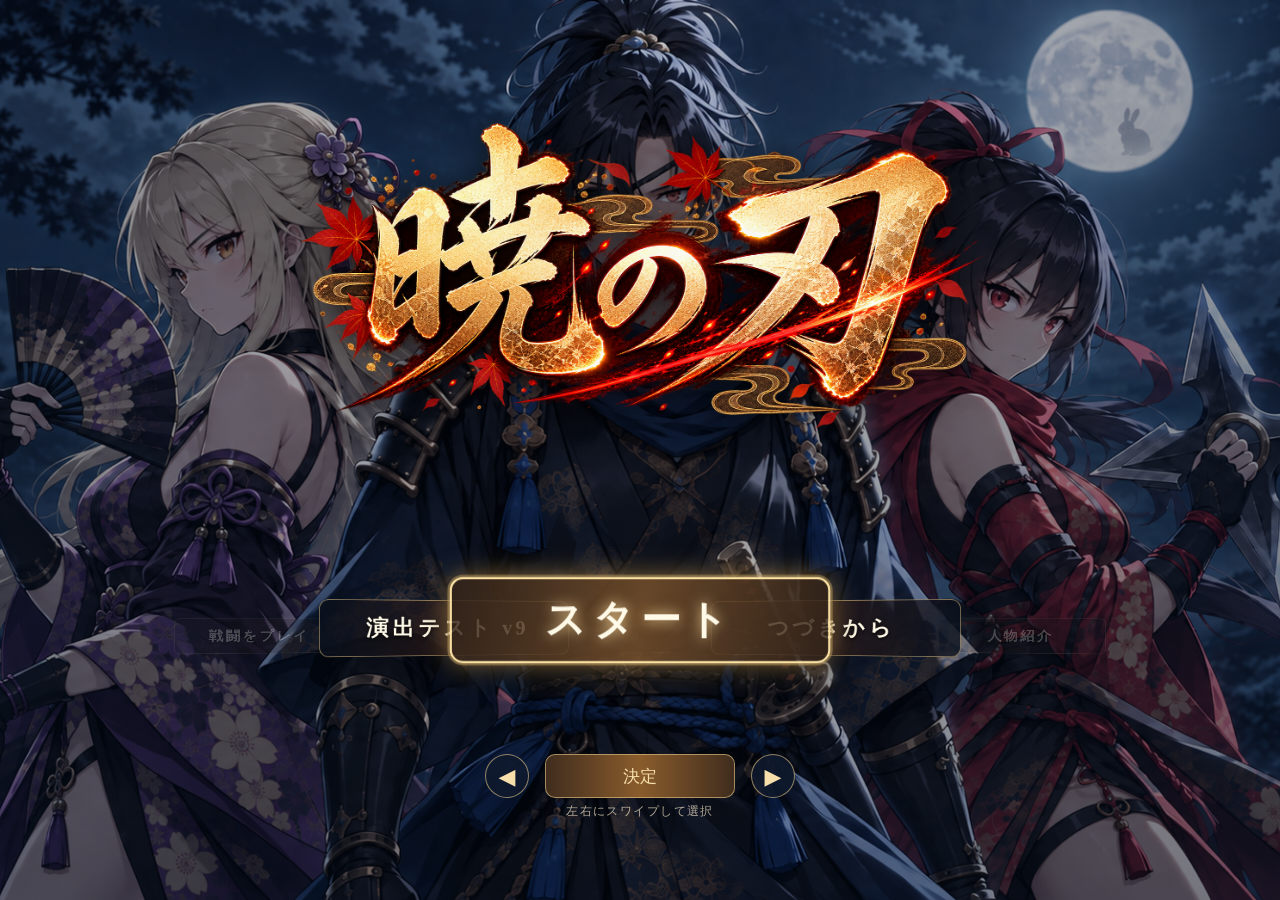
==== commit cf84514e: "Integrate playable battle with story reader UI" ====
--- a/index.html
+++ b/index.html
@@ -2083,7 +2083,16 @@
 @media (orientation:landscape) and (pointer:coarse){#smartphoneOnlyWarning{display:flex!important}}
 @media (pointer:fine) and (min-width:950px){#smartphoneOnlyWarning{display:flex!important}}
 </style>
-</head><body><div id="smartphoneOnlyWarning"><strong>暁ノ刃</strong><span>スマホの縦画面でプレイしてください</span></div><div id="portraitOnlyNotice" role="status" aria-live="polite" aria-hidden="true"><div class="turn-icon" aria-hidden="true">↻</div><h2>縦画面専用</h2><div class="ornament"></div><p>『暁ノ刃』はスマートフォンの<br>縦画面でお楽しみください。</p><p>端末を縦向きに戻すと、<br>続きからプレイできます。</p></div><div id="titleScreen" class="title-screen"><div class="title-shade"></div><div class="title-content"><img class="title-logo" src="assets/002_ea8d61170.png" alt="暁ノ刃"><nav class="title-menu"><button id="startStory">スタート</button><button id="resumeStory">つづきから</button><button id="galleryOpen">ギャラリー</button><button type="button" id="itemGalleryOpen">アイテム図鑑</button><button id="settingsOpen">設定</button></nav></div></div><div id="menuDialog" class="menu-dialog" hidden><div class="dialog-box"><h2 id="dialogTitle"></h2><div id="dialogContent"></div><button id="dialogClose">戻る</button></div></div><div id="decisionFlash"></div><section id="characterCodex" class="character-codex" hidden><img id="codexFigure" class="codex-figure" alt=""><div class="codex-ui"><div class="codex-header"><div class="codex-headcopy"><small>CHARACTER FILE</small><h2>人物紹介</h2></div><button id="codexClose" type="button">← タイトルへ戻る</button></div><div class="codex-layout"><nav id="codexNav" class="codex-nav" aria-label="人物一覧"></nav><div id="codexOverview"></div><main class="codex-main"><button id="codexBackList" type="button">← 一覧へ戻る</button><div class="codex-role" id="codexRole"></div><h3 class="codex-name" id="codexName"></h3><div class="codex-ruby" id="codexRuby"></div><div class="codex-catch" id="codexCatch"></div><div class="codex-points" id="codexPoints"></div><div class="codex-desc" id="codexDesc"></div></main></div><div class="codex-help">選択すると演出付きで人物紹介が切り替わります。スマホは縦横どちらでも表示に対応。</div></div></section><button type="button" id="enableTitleMusic" hidden>♪ 音楽を再生</button><audio id="music" preload="none" loop playsinline></audio><section id="stage"><div id="testPlayEnd" role="dialog" aria-modal="true" aria-label="体験版終了" hidden><div class="end-head">暁ノ刃</div><div class="end-rule"></div><h2>テストプレイはここまで</h2><p>第一章「伊賀越え」までお楽しみいただき、ありがとうございました。</p><p>物語は、第二章「魔王再臨」へ続きます。</p><button id="returnTitleFromEnd" type="button">タイトルへ戻る</button></div><div id="sceneBgA" class="scene-bg"></div><div id="sceneBgB" class="scene-bg"></div><div id="sceneTransitionFx"></div><header class="top"><div class="top-brand"><img class="game-corner-logo" src="assets/002_ea8d61170.png" alt="暁ノ刃"><div class="top-labels"><span class="tags">スマホ縦横自動対応版</span><span id="chapterBadge" class="chapter-badge">序章</span></div></div><div id="partyHud" class="party-hud" hidden><div class="hud-block ally-block icon-only"><div class="hud-title">同行者</div><div class="ally-list"><div class="ally-chip"><img id="allyIeyasu" alt="家康"></div><div class="ally-chip"><img id="allyAyame" alt="あやめ"></div><div class="ally-chip"><img id="allyOfuu" alt="おふう"></div></div></div></div></header><img id="portrait" class="hide right" alt="character portrait"><div id="narrative"><div id="narrativeText"></div></div><div id="conversation" class="rightSpeaker"><div class="bubble-wrap"><div class="speaker" id="speaker"></div><div class="bubble" id="bubble"></div></div></div><div id="itemOverlay" aria-hidden="true"><div class="item-shell item-card"><div class="card-top"><div id="itemName" class="card-name"></div><span class="card-gem">✦</span></div><div class="card-stars">✦ ✦ ✦ ✦ ✦</div><div class="card-art"><img id="itemImage" alt="重要アイテムの画像"></div><div class="card-bottom"><div class="card-type">重要アイテム</div><div id="itemDesc" class="card-description"></div></div><img id="itemFrame" style="display:none" alt=""></div></div><div id="chapterCurtain" aria-hidden="true"></div><div id="chapterCard"><div id="chapterSub">AKATSUKI NO YAIBA</div><div id="chapterTitle"></div><div id="chapterLine"></div></div><footer class="controls"><button id="prev">◀ 戻る</button><button id="next">次へ ▶</button><span class="count" id="count"></span><div class="font-control" aria-label="文字サイズ"><button type="button" id="fontSmaller" aria-label="文字を小さく">A−</button><span id="fontSizeLabel">100%</span><button type="button" id="fontLarger" aria-label="文字を大きく">A＋</button></div><span class="grow"></span><span class="hint">クリック / Enter / → で進行 / 表示中は全文表示</span><button id="restart">冒頭へ</button></footer></section><script>
+<link rel="stylesheet" href="reader.css">
+</head><body><div id="titleScreen" class="title-screen"><div class="title-shade"></div><div class="title-content"><img class="title-logo" src="assets/002_ea8d61170.png" alt="暁ノ刃"><nav class="title-menu"><button id="startStory">スタート</button><button id="resumeStory">つづきから</button><button id="galleryOpen">ギャラリー</button><button type="button" id="itemGalleryOpen">アイテム図鑑</button><button id="settingsOpen">設定</button><button type="button" id="battleOpen">戦闘をプレイ</button><button type="button" id="effectDemoOpen">演出テスト v9</button></nav></div></div><div id="menuDialog" class="menu-dialog" hidden><div class="dialog-box"><h2 id="dialogTitle"></h2><div id="dialogContent"></div><button id="dialogClose">戻る</button></div></div><div id="decisionFlash"></div><section id="characterCodex" class="character-codex" hidden><img id="codexFigure" class="codex-figure" alt=""><div class="codex-ui"><div class="codex-header"><div class="codex-headcopy"><small>CHARACTER FILE</small><h2>人物紹介</h2></div><button id="codexClose" type="button">← タイトルへ戻る</button></div><div class="codex-layout"><nav id="codexNav" class="codex-nav" aria-label="人物一覧"></nav><div id="codexOverview"></div><main class="codex-main"><button id="codexBackList" type="button">← 一覧へ戻る</button><div class="codex-role" id="codexRole"></div><h3 class="codex-name" id="codexName"></h3><div class="codex-ruby" id="codexRuby"></div><div class="codex-catch" id="codexCatch"></div><div class="codex-points" id="codexPoints"></div><div class="codex-desc" id="codexDesc"></div></main></div><div class="codex-help">選択すると演出付きで人物紹介が切り替わります。スマホは縦横どちらでも表示に対応。</div></div></section><button type="button" id="enableTitleMusic" hidden>♪ 音楽を再生</button><audio id="music" preload="none" loop playsinline></audio><dialog id="battleDialog" class="battle-viewer" aria-label="戦闘画面"><iframe id="battleFrame" title="暁ノ刃 戦闘画面" sandbox="allow-scripts" allow="autoplay"></iframe></dialog><section id="stage" class="story-reader" aria-label="物語"><div id="testPlayEnd" role="dialog" aria-modal="true" aria-label="体験版終了" hidden><div class="end-head">暁ノ刃</div><div class="end-rule"></div><h2>テストプレイはここまで</h2><p>第一章「伊賀越え」までお楽しみいただき、ありがとうございました。</p><p>物語は、第二章「魔王再臨」へ続きます。</p><button id="returnTitleFromEnd" type="button">タイトルへ戻る</button></div><div id="sceneBgA" class="scene-bg"></div><div id="sceneBgB" class="scene-bg"></div><div id="sceneTransitionFx"></div><header class="top">
+  <button type="button" id="restart" class="reader-brand" aria-label="物語の冒頭へ戻る" title="物語の冒頭へ戻る"><img class="game-corner-logo" src="assets/002_ea8d61170.png" alt="暁ノ刃"></button>
+  <div class="reader-chapter"><span class="reader-flower" aria-hidden="true">✿</span><span id="chapterBadge" class="chapter-badge">序章　本能寺</span><span class="reader-flower" aria-hidden="true">✿</span></div>
+  <div id="partyHud" class="party-hud" aria-label="登場人物"><div class="hud-block ally-block icon-only"><div class="ally-list"><div class="ally-chip" title="家康"><img id="allyIeyasu" alt="家康"></div><div class="ally-chip" title="あやめ"><img id="allyAyame" alt="あやめ"></div><div class="ally-chip" title="おふう"><img id="allyOfuu" alt="おふう"></div><div class="ally-chip" title="半蔵"><img id="allyHanzo" alt="半蔵"></div></div></div></div>
+</header><img id="portrait" class="hide right" alt="character portrait"><div id="narrative"><div id="narrativeText"></div></div><div id="conversation" class="rightSpeaker"><div class="bubble-wrap"><div class="speaker" id="speaker"></div><div class="bubble" id="bubble"></div></div></div><div id="itemOverlay" aria-hidden="true"><div class="item-shell item-card"><div class="card-top"><div id="itemName" class="card-name"></div><span class="card-gem">✦</span></div><div class="card-stars">✦ ✦ ✦ ✦ ✦</div><div class="card-art"><img id="itemImage" alt="重要アイテムの画像"></div><div class="card-bottom"><div class="card-type">重要アイテム</div><div id="itemDesc" class="card-description"></div></div><img id="itemFrame" style="display:none" alt=""></div></div><div id="chapterCurtain" aria-hidden="true"></div><div id="chapterCard"><div id="chapterSub">AKATSUKI NO YAIBA</div><div id="chapterTitle"></div><div id="chapterLine"></div></div><footer class="controls">
+  <div class="reader-rule" aria-hidden="true"><span>✿</span><span>✿</span><span>✿</span></div>
+  <div class="font-control" aria-label="文字サイズ"><button type="button" id="fontSmaller" aria-label="文字を小さく">−</button><span class="font-control-label">文字サイズ<span id="fontSizeLabel" class="reader-sr-only" aria-live="polite">100%</span></span><button type="button" id="fontLarger" aria-label="文字を大きく">＋</button></div>
+  <button type="button" id="storyBattleOpen" class="reader-battle-link" aria-label="戦闘をプレイ（別場面）" title="別場面の戦闘をプレイ。終了すると読んでいた位置に戻ります。">⚔</button><nav class="reader-navigation" aria-label="物語のページ送り"><button type="button" id="prev" aria-label="前へ"><span class="reader-chevron reader-chevron-left" aria-hidden="true"></span></button><span class="count" id="count" aria-live="polite"></span><button type="button" id="next" aria-label="次へ"><span class="reader-chevron" aria-hidden="true"></span></button></nav>
+</footer></section><script>
 const rawEntries=[{"t":"h","text":"序章　本能寺","id":"h0003"},{"t":"n","text":"天正十年六月二日――京。本能寺は炎に包まれていた。焼け落ちる梁が轟音を立て、夜空へ無数の火の粉を撒き散らす。燃え盛る廊下の向こうには、金色の狐面をつけた明智光秀が刀を手に立っていた。","id":"n0005"},{"t":"n","text":"信長は脇腹の傷を押さえ、ゆっくりと刀を構える。面の奥にある目には怒りも迷いもなく、ただ異様な静けさだけが宿っていた。","id":"n0007"},{"t":"s","who":"信長","text":"「……光秀め」","id":"s0009"},{"t":"n","text":"返事はない。次の瞬間には間合いを詰め、鋭い刃を振り下ろしてくる。肩を斬られてなお怯まず迫るその動きは、信長の知る男のものではなかった。","id":"n0011"},{"t":"s","who":"信長","text":"「……ほう。光秀、貴様――何をした」","id":"s0013"},{"t":"n","text":"僅かな驚きを滲ませながらも、信長は刃を押し返す。そこへ横合いから一閃が走り、左馬之助が間髪を入れず斬り込んだ。受け流された刃が火花を散らす。信長は返す刀で追撃を阻み、その胸元へ蹴りを叩き込んだ。吹き飛ばされた男を追おうとした瞬間、足元へ淡い白の紋様が広がる。銀白の髪を揺らす雪姫が印を結び、霧のような白い鎖を四肢へ絡ませていた。","id":"n0015"},{"t":"s","who":"雪姫","text":"「長くは……持たない！」","id":"s0017"},{"t":"n","text":"信長が力を込めるたび、拘束が一本ずつ砕けていく。それでも動きが鈍った一瞬を逃さず、左馬之助は刀を支えに立ち上がった。","id":"n0019"},{"t":"s","who":"左馬之助","text":"「光秀様――今です！」","id":"s0021"},{"t":"n","text":"二人の刃が左右から迫る。信長は最後の白い鎖を力任せに引き千切り、眼前の金色の狐面を睨み据えた。","id":"n0023"},{"t":"s","who":"信長","text":"「たわけ。貴様ごときに、儂が討てるか」","id":"s0025"},{"t":"n","text":"直後、左馬之助の刃が脇腹を裂く。その僅かな隙へ光秀が踏み込み、渾身の一撃を深く叩き込んだ。信長の身体が揺れた。それでも刀を離さず、膝をついたまま金色の狐面を見上げる。","id":"n0027"},{"t":"s","who":"信長","text":"「……是非に及ばず」","id":"s0029"},{"t":"n","text":"頭上で焼けた梁が崩れ、炎がその姿を呑み込んだ。戦いが終わると、光秀もその場へ膝をついた。金色の狐面の隙間から血が流れ、肩で息をする姿には、先ほどまでの異様な力など残っていない。左馬之助は駆け寄り、顔へ張りついた面を強引に引き剥がした。途端に全身から力が抜け、崩れ落ちた主の身体を両腕で受け止める。","id":"n0031"},{"t":"s","who":"光秀","text":"「……左馬之助。儂は……何を……」","id":"s0033"},{"t":"n","text":"虚ろな瞳には、先ほどまでの出来事を理解している様子がなかった。駆け寄った兵へ身体を預けると、左馬之助は手元に残った金色の狐面を一度だけ見つめ、そのまま懐へ収めた。その時、少し離れた場所で黒い器が微かに震える。","id":"n0035"},{"t":"s","who":"雪姫","text":"「……来る」","id":"s0037"},{"t":"n","text":"雪姫が印を結ぶと、燃え盛る堂から黒い靄が立ち昇った。煙とは違うそれは風に逆らい、渦を巻きながら器へ吸い込まれていく。最後の一筋が消えると、辺りを満たしていた禍々しい気配も静まった。雪姫は大きく息を吐き、黒い器を抱き上げる。","id":"n0039"},{"t":"s","who":"雪姫","text":"「伊賀へ運ぶわ。信長公の魂を、二度と現世へ戻れぬよう封じる」","id":"s0041"},{"t":"n","text":"左馬之助は兵に運ばれていく主を一度だけ見送り、静かに手を差し出した。","id":"n0043"},{"t":"s","who":"左馬之助","text":"「伊賀までの道中は、俺が守る」","id":"s0045"},{"t":"n","text":"雪姫は僅かに迷った末、その言葉を信じて器を預ける。二人は燃え続ける本能寺を背に、夜の京を離れていった。同じ頃――堺。","id":"n0047"},{"t":"s","who":"使者","text":"「申し上げます！織田信長公――お討死にございます！」","id":"s0049"},{"t":"n","text":"使者の報せに、室内の空気が凍りついた。徳川家康はしばらく黙っていたが、やがて傍らに控える男へ視線を向ける。服部半蔵正成。右目を黒い眼帯で覆い、腰には使い慣れた虎鉄と、黒鞘に収められたもう一振りを差していた。半蔵はすぐに帰路を進言した。ここも長くは安全ではない――その言葉に、家康は静かに頷く。","id":"n0051"},{"t":"s","who":"家康","text":"「ならば任せる。伊賀を越えよう」","id":"s0053"},{"t":"n","text":"部屋の隅では、花魁のおふうも扇を閉じて立ち上がった。半蔵は何も言わず、戸口の向こうへ視線を向ける。すでに外では、夜明け前の風が強くなっていた。こうして――徳川家康の伊賀越えが始まった。","id":"n0055"},{"t":"h","text":"第一章　伊賀越え","id":"h0057"},{"t":"n","text":"夜が白み始めるより早く、一行は堺を発った。家康を中心に、前を半蔵、後ろをあやめが固める。おふうも旅支度を整え、一行に加わっていた。山へ入るにつれ、人影は消えていく。湿った土を踏む音と木々のざわめきだけが続く中、先頭を歩く半蔵が不意に足を止めた。","id":"n0059"},{"t":"s","who":"半蔵","text":"「……いるな」","id":"s0061"},{"t":"n","text":"直後、家康へ一本の矢が飛んだ。虎鉄が鞘走りの勢いそのままに弾き落とし、ほぼ同時にあやめも背負っていた得物へ手を伸ばす。現れたのは、人の胴ほどもある巨大な手裏剣――飛燕。四方へ伸びた刃が朝露を弾き、低い唸りを上げた。","id":"n0063"},{"t":"s","who":"あやめ","text":"「来るよ」","id":"s0065"},{"t":"n","text":"左右の茂みから十を超える男たちが飛び出す。半蔵は家康へ近づく者を正確に退け、反対側では飛燕が迫る敵をまとめて弾き飛ばした。家康自身も刀を抜き、前へ出ようとするあやめへ短く声を掛ける。","id":"n0067"},{"t":"s","who":"家康","text":"「無茶はするなよ」","id":"s0069"},{"t":"n","text":"迫った刃を受け流し、そのまま柄頭で相手を沈める。慌てた様子はなく、護られているだけの男ではない。やがて家康が僅かに眉を寄せた。敵の刃は鋭いというのに、自分へ向かうものだけが不自然なほど急所を避けている。","id":"n0071"},{"t":"s","who":"おふう","text":"「……妙ねえ。殺気が感じられないわ」","id":"s0073"},{"t":"n","text":"扇越しに戦況を眺めていたおふうの一言で、半蔵も確信した。","id":"n0075"},{"t":"s","who":"半蔵","text":"「……狙いは生け捕りか」","id":"s0077"},{"t":"n","text":"襲撃者たちが一斉に後退し、山道の中央を空ける。その奥から現れた武将は、左手に小さな黒い器を携えていた。","id":"nc0000"},{"t":"s","who":"左馬之助","text":"「我が名は――明智左馬之助。徳川家康殿、御身を預からせていただく」","id":"sc0001"},{"t":"n","text":"半蔵が家康の前へ出る。家康は刀を下げぬまま、相手を静かに見据えた。","id":"nc0002"},{"t":"s","who":"家康","text":"「悪いが、そう簡単には預けられんな」","id":"sc0003"},{"t":"n","text":"その返答と同時に、左馬之助の足が地を滑る。","id":"nc0004"},{"t":"s","who":"左馬之助","text":"「秘技――湖水渡り」","id":"sc0005"},{"t":"n","text":"次に見えた時には、すでに家康の目前へ迫っていた。追いついた虎鉄が刃を受けるものの、力そのものが横へ流される。","id":"nc0006"},{"t":"s","who":"左馬之助","text":"「秘剣――水鏡」","id":"sc0007"},{"t":"n","text":"返しの切っ先が首筋へ迫り、半蔵は上体を反らしてかわした。刃は皮膚には届かなかったが、眼帯の端を浅く裂く。","id":"nc0008"},{"t":"s","who":"半蔵","text":"「……やるな」","id":"sc0009"},{"t":"n","text":"再び間合いが詰まる。虎鉄の連撃を流し続ける相手へ横から飛燕が迫り、左馬之助は身を沈めて巨大な刃をかわした。","id":"nc0010"},{"t":"n","text":"その背後で、銀白の髪が揺れる。","id":"nc0011"},{"t":"s","who":"半蔵","text":"「……雪姫」","id":"sc0012"},{"t":"n","text":"半蔵の足が僅かに止まった。","id":"nc0013"},{"t":"n","text":"二人の視線が一瞬だけ重なる。先に目を逸らした雪姫は、すぐに同行していた男へ向き直った。","id":"nc0014"},{"t":"s","who":"雪姫","text":"「家康様を捕らえるなんて、私は聞いていない」","id":"sc0015"},{"t":"s","who":"左馬之助","text":"「必要なことだ」","id":"sc0016"},{"t":"n","text":"左馬之助はそれ以上答えない。","id":"nc0017"},{"t":"n","text":"雪姫がなおも問い詰めようとしたところで、おふうが黒い器へ目を留めた。","id":"nc0018"},{"t":"s","who":"おふう","text":"「ねえ。その器……何を入れてるの？」","id":"sc0019"},{"t":"n","text":"いつの間にか笑みが消れている。扇を握る指が僅かに強張った。","id":"nc0020"},{"t":"s","who":"おふう","text":"「……ずいぶん大層なものを封じてるじゃない」","id":"sc0021"},{"t":"n","text":"その瞬間、半蔵の腰で黒鞘の一振りが震えた。眼帯の奥にも鈍い痛みが走り、呼応するように黒い器まで揺れ始める。","id":"nc0022"},{"t":"n","text":"――どくん。","id":"nc0023"},{"t":"n","text":"やがて、その内側から低い声が響いた。","id":"nc0024"},{"t":"s","who":"信長","text":"『久しいな――家康』","id":"sc0025"},{"t":"n","text":"家康の表情が変わった。","id":"nc0026"}], images={"kotetsu":"assets/003_b69b19580.png","hien":"assets/004_c60caa07d.png","akatsuki": "assets/005_5624f6b6b.png", "messenger": "assets/006_39739c7e4.png", "soulvessel": "assets/007_9c8fbb3df.png", "foxmask": "assets/008_b39dbccdd.png", "itemframe": "assets/009_4f1d8b371.png", "hideyoshi": "assets/010_7466aff03.webp", "ieyasu": "assets/011_bb37a6d74.webp", "samanosuke": "assets/012_f81fdb814.webp", "mitsuhide": "assets/013_e6db481cc.png", "nobunaga": "assets/014_05d1ce217.webp", "ayame": "assets/015_a9631a15d.webp", "yukihime": "assets/016_e2b459444.webp", "hanzo": "assets/017_cd2e8e5c5.webp", "ofuu": "assets/018_dedfc6c8f.webp"}, names={"信長": "nobunaga", "光秀": "mitsuhide", "左馬之助": "samanosuke", "雪姫": "yukihime", "半蔵": "hanzo", "家康": "ieyasu", "おふう": "ofuu", "秀吉": "hideyoshi", "あやめ": "ayame", "使者": "messenger"}, leftChars=new Set(["信長", "左馬之助", "秀吉", "光秀"]);
 const mouthAnchors={
   ayame:{y:'31%', yMobile:'28%', tailTop:'28px', tailTopMobile:'20px'},
@@ -2879,7 +2888,7 @@
 (function(){
   const chapterBadge=document.getElementById('chapterBadge');
   const partyHud=document.getElementById('partyHud');
-  const allyMap={ieyasu:'allyIeyasu', ayame:'allyAyame', ofuu:'allyOfuu'};
+  const allyMap={ieyasu:'allyIeyasu', ayame:'allyAyame', ofuu:'allyOfuu', hanzo:'allyHanzo'};
   function bindHudIcons(){
     if(typeof images==='undefined') return;
     Object.entries(allyMap).forEach(([key,id])=>{
@@ -2893,14 +2902,13 @@
     if(typeof units==='undefined' || !units.length) return '序章';
     let heading='序章';
     for(const i of headingIndexList){ if(i<=index) heading=units[i].text||heading; else break; }
-    return heading.split(/\s+/)[0] || heading;
+    return heading;
   }
   function refreshTopStatus(){
     const chap=currentChapterText(typeof idx==='number'?idx:0);
     if(chapterBadge) chapterBadge.textContent=chap;
     if(partyHud){
-      const show = /^第/.test(chap); // 第一章以降のみ表示
-      partyHud.hidden=!show;
+      partyHud.hidden=false;
     }
   }
   refreshTopStatus();
@@ -3105,35 +3113,7 @@
 })();
 </script>
 
-<script id="v69-portrait-only">
-(function(){
- const notice=document.getElementById('portraitOnlyNotice');
- if(!notice)return;
- const mobileUA=/Android|iPhone|iPod|Mobile/i.test(navigator.userAgent||'') || Boolean(navigator.userAgentData?.mobile);
- function isPhone(){
-   const touch=window.matchMedia('(pointer:coarse)').matches || navigator.maxTouchPoints>0;
-   const shortSide=Math.min(screen.width||innerWidth,screen.height||innerHeight);
-   return mobileUA || (touch && shortSide<=700);
- }
- function refresh(){
-   const sideways=innerWidth>innerHeight || window.matchMedia('(orientation:landscape)').matches;
-   const block=Boolean(isPhone() && sideways);
-   notice.classList.toggle('is-visible',block);
-   notice.setAttribute('aria-hidden',String(!block));
-   notice.style.setProperty('display',block?'flex':'none','important');
-   document.documentElement.classList.toggle('phone-landscape-blocked',block);
- }
- document.addEventListener('keydown',e=>{if(notice.classList.contains('is-visible')){e.preventDefault();e.stopImmediatePropagation();}},true);
- notice.addEventListener('click',e=>e.stopPropagation(),true);
- window.addEventListener('resize',refresh,{passive:true});
- window.addEventListener('orientationchange',()=>{refresh();requestAnimationFrame(refresh);setTimeout(refresh,300);},{passive:true});
- window.visualViewport?.addEventListener('resize',refresh,{passive:true});
- screen.orientation?.addEventListener('change',refresh);
- document.addEventListener('fullscreenchange',refresh);
- document.addEventListener('visibilitychange',()=>{if(!document.hidden)refresh();});
- refresh();setTimeout(refresh,150);
-})();
-</script>
+
 
 
 
@@ -3169,7 +3149,21 @@
  }
  function rotate(delta){selected=(selected+delta+buttons.length)%buttons.length;render();}
  prev.addEventListener('click',()=>rotate(-1));next.addEventListener('click',()=>rotate(1));
- confirm.addEventListener('click',()=>buttons[selected].click());
+ confirm.addEventListener('click',()=>{
+  // Request fullscreen directly from the real user tap (before the synthetic Start click).
+  const chosen=buttons[selected];
+  if(chosen && (chosen.id==='startStory'||chosen.id==='resumeStory') &&
+     /Android|iPhone|iPod/i.test(navigator.userAgent) &&
+     !document.fullscreenElement){
+    const target=document.getElementById('stage')||document.documentElement;
+    if(target.requestFullscreen){
+      try{const promise=target.requestFullscreen({navigationUI:'hide'});
+        if(promise && promise.catch)promise.catch(()=>{});
+      }catch(e){}
+    }
+  }
+  chosen.click();
+});
  let startX=0,startY=0;
  menu.addEventListener('touchstart',e=>{if(e.touches.length===1){startX=e.touches[0].clientX;startY=e.touches[0].clientY;}},{passive:true});
  menu.addEventListener('touchend',e=>{
@@ -3183,4 +3177,4 @@
  render();
 })();
 </script>
-</body></html>+<script src="battle-viewer.js"></script></body></html>
--- a/reader.css
+++ b/reader.css
@@ -0,0 +1,209 @@
+/* Story reader: gold framing and unobstructed artwork, matching the UI reference.
+   Scope overrides to the main reader so title/gallery screens keep their layouts. */
+body { margin: 0; overflow: hidden; }
+body #stage.story-reader {
+  --reader-gold: #e6c66c;
+  --reader-mincho: 'Yu Mincho', 'Hiragino Mincho ProN', 'Noto Serif CJK JP', 'Noto Serif JP', serif;
+  --reader-header: clamp(64px, 11.4vh, 112px);
+  --reader-footer: clamp(64px, 10vh, 96px);
+  --reader-type: clamp(25px, 4.3vw, 72px);
+  width: 100% !important; height: 100dvh !important; min-height: 0 !important;
+  max-height: none !important; font-family: var(--reader-mincho);
+}
+#stage.story-reader::before {
+  z-index: 2; background: linear-gradient(180deg, #03050a26 10%, #03050a40 55%, #03050a66);
+}
+#stage.story-reader .top {
+  inset: 0 0 auto !important; height: var(--reader-header) !important;
+  padding: 0 max(3vw, env(safe-area-inset-right)) 0 max(2vw, env(safe-area-inset-left)) !important;
+  display: grid !important; grid-template-columns: 23% minmax(0, 1fr) 28%;
+  grid-template-rows: minmax(0, 1fr); min-height: 0 !important;
+  gap: 2.5vw !important; align-items: center !important;
+  background: linear-gradient(#03060dd9, #03060d4d) !important;
+  border: 0 !important; border-bottom: 1px solid var(--reader-gold) !important;
+  overflow: visible !important; z-index: 20 !important;
+}
+#stage.story-reader .reader-brand {
+  padding: 0; width: 100%; height: 100%; min-width: 0; min-height: 0; border: 0; border-radius: 0;
+  background: transparent; display: flex; align-items: center;
+}
+#stage.story-reader .reader-brand .game-corner-logo {
+  display: block !important; width: 100% !important; height: 100% !important;
+  max-height: none !important; max-width: 100% !important; object-fit: contain !important;
+  margin: 0 !important; filter: drop-shadow(0 2px 6px #000);
+}
+#stage.story-reader .reader-chapter {
+  display: flex; align-items: center; justify-content: center; gap: 1.7vw;
+  min-width: 0; color: var(--reader-gold);
+}
+#stage.story-reader .reader-flower { font-size: clamp(20px, 2.6vw, 43px); line-height: 1; }
+#stage.story-reader #chapterBadge {
+  display: block !important; position: static !important; min-width: 0;
+  padding: .42em .7em !important; margin: 0 !important; border: 0 !important;
+  border-block: 1px solid var(--reader-gold) !important; border-radius: 0 !important;
+  background: none !important; box-shadow: none !important; color: var(--reader-gold) !important;
+  font: 600 clamp(14px, 1.85vw, 32px)/1.5 var(--reader-mincho) !important;
+  letter-spacing: .14em !important; text-align: center; text-shadow: 0 2px 4px #000;
+  white-space: normal !important; overflow-wrap: anywhere;
+}
+#stage.story-reader #partyHud.party-hud {
+  display: flex !important; position: static !important; width: 100% !important;
+  min-width: 0 !important; max-width: none !important; margin: 0 !important;
+  padding: 0 !important; border: 0 !important; background: none !important;
+}
+#stage.story-reader #partyHud .ally-block.icon-only {
+  width: 100% !important; padding: 0 !important; border: 0 !important;
+  border-radius: 0 !important; background: none !important; box-shadow: none !important;
+}
+#stage.story-reader #partyHud .ally-list {
+  display: flex !important; width: 100% !important; justify-content: space-between !important;
+  gap: 0 !important; padding-inline: 6% !important;
+}
+#stage.story-reader #partyHud .ally-chip {
+  position: relative !important; width: 18% !important; height: auto !important;
+  aspect-ratio: 1; border: 1px solid var(--reader-gold) !important;
+  border-radius: 0 !important; overflow: hidden !important; transform: rotate(45deg);
+  background: #15121a !important; box-shadow: 0 0 0 3px #05070b66;
+}
+#stage.story-reader #partyHud .ally-chip img {
+  position: absolute !important; inset: -22% !important;
+  width: 144% !important; height: 144% !important; max-width: none !important;
+  border: 0 !important; border-radius: 0 !important; transform: rotate(-45deg) scale(1.55);
+  object-fit: cover !important; object-position: center 10% !important;
+}
+body #stage.story-reader #narrative {
+  inset: calc(var(--reader-header) + 8vh) 5.5% calc(var(--reader-footer) + 5vh) !important;
+  width: auto !important; height: auto !important; padding: 0 !important;
+  align-items: center !important; justify-content: flex-start !important;
+  background: none !important; border: 0 !important; border-radius: 0 !important;
+  backdrop-filter: none !important; -webkit-backdrop-filter: none !important;
+  font: 500 calc(var(--reader-type) * var(--reader-font-scale, 1))/1.55 var(--reader-mincho) !important;
+  letter-spacing: .035em !important; color: #fff !important;
+  text-shadow: 0 2px 3px #000, 0 0 7px #000, 2px 0 3px #000, -2px 0 3px #000 !important;
+  z-index: 9 !important; text-align: left !important;
+}
+body #stage.story-reader #narrativeText {
+  width: 100% !important; max-height: 100% !important;
+  overflow-y: auto !important; overscroll-behavior: contain; scrollbar-width: thin;
+  scrollbar-color: #e6c66c77 transparent; touch-action: pan-y;
+}
+body #stage.story-reader #narrative .line {
+  font: inherit !important; line-height: 1.55 !important;
+  min-height: 0 !important; margin: 0 0 .8em !important;
+}
+body #stage.story-reader #narrative .line:last-child { margin-bottom: 0 !important; }
+body #stage.story-reader #conversation {
+  inset: calc(var(--reader-header) + 9vh) 5.5% calc(var(--reader-footer) + 5vh) !important;
+  width: auto !important; height: auto !important; padding: 0 !important;
+  align-items: center !important; justify-content: flex-start !important;
+  z-index: 9 !important;
+}
+body #stage.story-reader #conversation .bubble-wrap {
+  width: 100% !important; max-width: 100% !important; align-items: flex-start !important; gap: 1em !important;
+}
+body #stage.story-reader #conversation .speaker {
+  position: static !important; padding: 0 !important; margin: 0 !important; transform: none !important;
+  background: none !important; border: 0 !important; border-radius: 0 !important;
+  font: 600 clamp(16px, 2vw, 32px)/1.5 var(--reader-mincho) !important;
+  color: var(--reader-gold) !important; text-shadow: 0 2px 4px #000 !important;
+}
+body #stage.story-reader #conversation .bubble {
+  width: 100% !important; max-width: 100% !important; height: auto !important; min-height: 0 !important;
+  max-height: calc(100dvh - var(--reader-header) - var(--reader-footer) - 22vh) !important;
+  overflow-y: auto !important; padding: 0 !important; border: 0 !important; border-radius: 0 !important;
+  background: none !important; box-shadow: none !important;
+  backdrop-filter: none !important; -webkit-backdrop-filter: none !important;
+  font: 500 calc(var(--reader-type) * var(--reader-font-scale, 1))/1.55 var(--reader-mincho) !important;
+  color: #fff !important; text-shadow: 0 2px 3px #000, 0 0 7px #000, 2px 0 3px #000, -2px 0 3px #000 !important;
+}
+body #stage.story-reader #conversation .bubble::after { display: none !important; }
+body #stage.story-reader #portrait {
+  z-index: 3 !important; width: 55vw !important; height: 90% !important;
+  bottom: 0 !important; transform: none !important; object-fit: contain !important;
+}
+body #stage.story-reader #portrait.left { left: 0 !important; right: auto !important; object-position: left bottom !important; }
+body #stage.story-reader #portrait.right { right: 0 !important; left: auto !important; object-position: right bottom !important; }
+#stage.story-reader .controls {
+  inset: auto 0 0 !important; height: var(--reader-footer) !important; width: 100% !important;
+  padding: 0 max(5.5vw, env(safe-area-inset-right)) 0 max(5.5vw, env(safe-area-inset-left)) !important;
+  display: flex !important; justify-content: space-between !important; align-items: center !important;
+  gap: 12px !important; border: 0 !important; background: #030409a8 !important;
+  font-family: var(--reader-mincho) !important; color: var(--reader-gold); z-index: 20 !important;
+}
+#stage.story-reader .reader-rule {
+  position: absolute; inset: 0 0 auto; height: 1px; background: var(--reader-gold);
+  display: flex; justify-content: space-between; padding-inline: 3%; pointer-events: none;
+}
+#stage.story-reader .reader-rule span {
+  height: 1em; transform: translateY(-50%); color: var(--reader-gold); font: 32px/1 serif; text-shadow: 0 0 5px #000;
+}
+#stage.story-reader .font-control, #stage.story-reader .reader-navigation {
+  display: flex !important; align-items: center !important; gap: 2vw !important;
+  margin: 0 !important; padding: 0 !important; border: 0 !important; background: none !important;
+}
+#stage.story-reader .controls button {
+  display: grid !important; place-items: center; flex: 0 0 auto;
+  width: clamp(42px, 6.5vh, 64px) !important; height: clamp(42px, 6.5vh, 64px) !important;
+  min-height: 0 !important; padding: 0 !important; border: 1px solid var(--reader-gold) !important;
+  border-radius: 50% !important; background: #07080799 !important; color: #f8df8c !important;
+  font: 400 clamp(30px, 5.5vh, 52px)/1 var(--reader-mincho) !important;
+  box-shadow: inset 0 0 0 3px #e6c66c12 !important; backdrop-filter: none !important;
+  touch-action: manipulation;
+}
+#stage.story-reader .controls button:hover { background: #8c6b2555 !important; }
+#stage.story-reader button:focus-visible { outline: 2px solid #fff1b8; outline-offset: 5px; }
+#stage.story-reader .font-control-label, #stage.story-reader .count {
+  font: 600 clamp(13px, 1.6vw, 26px)/1.4 var(--reader-mincho) !important;
+  letter-spacing: .12em; color: var(--reader-gold) !important; white-space: nowrap;
+}
+#stage.story-reader .count { min-width: 5.5em; text-align: center; font-variant-numeric: tabular-nums; }
+.reader-chevron { width: .32em; height: .32em; border-top: .09em solid currentColor; border-right: .09em solid currentColor; transform: translateX(-.07em) rotate(45deg); }
+.reader-chevron-left { transform: translateX(.07em) rotate(-135deg); }
+.reader-sr-only { position: absolute; width: 1px; height: 1px; padding: 0; margin: -1px; overflow: hidden; clip-path: inset(50%); white-space: nowrap; }
+#stage.story-reader #chapterCard { z-index: 12 !important; pointer-events: none; }
+#stage.story-reader #chapterCurtain { pointer-events: none; }
+@media (orientation: portrait) {
+  body #stage.story-reader { --reader-header: 110px; --reader-footer: 76px; --reader-type: clamp(23px, 5.8vw, 42px); }
+  #stage.story-reader .top { grid-template-columns: 38% 1fr; grid-template-rows: 62px 40px; gap: 0 7% !important; padding-inline: 5% !important; }
+  #stage.story-reader .reader-chapter { grid-column: 1 / -1; grid-row: 2; gap: 14px; padding-bottom: 8px; }
+  #stage.story-reader #chapterBadge { font-size: 15px !important; padding-block: 2px !important; }
+  #stage.story-reader #partyHud .ally-chip { width: 16% !important; }
+  #stage.story-reader .reader-flower { font-size: 20px; }
+  #stage.story-reader .controls { padding-inline: 5% !important; }
+  #stage.story-reader .font-control, #stage.story-reader .reader-navigation { gap: 9px !important; }
+  #stage.story-reader .controls button { width: 38px !important; height: 38px !important; font-size: 30px !important; }
+  #stage.story-reader .count { min-width: 4.5em; font-size: 13px !important; }
+  #stage.story-reader .font-control-label { font-size: 12px !important; letter-spacing: 0; }
+  body #stage.story-reader #narrative, body #stage.story-reader #conversation { top: calc(var(--reader-header) + 4vh) !important; }
+  body #stage.story-reader #portrait { width: 95vw !important; height: 76% !important; }
+}
+@media (orientation: landscape) and (max-height: 500px) {
+  body #stage.story-reader { --reader-header: 56px; --reader-footer: 54px; --reader-type: clamp(23px, 4.8vh, 30px); }
+  #stage.story-reader .controls button { width: 36px !important; height: 36px !important; font-size: 30px !important; }
+  #stage.story-reader .reader-rule span { font-size: 23px; }
+}
+@media (prefers-reduced-motion: reduce) {
+  #stage.story-reader .scene-bg { transition: none; }
+}
+
+/* Isolate the imported battle demo from reader styles and keyboard controls. */
+#battleDialog.battle-viewer {
+  position: fixed; inset: 0; width: 100vw; height: 100dvh;
+  max-width: none; max-height: none; margin: 0; padding: 0;
+  border: 0; background: #090b12; color: #eee5d1;
+}
+#battleDialog::backdrop { background: #090b12; }
+#battleFrame { display: block; width: 100%; height: 100%; border: 0; }
+
+#stage.story-reader .controls .reader-battle-link {
+  width: 38px !important; height: 38px !important; font-size: 22px !important;
+  border-color: #e6c66c88 !important;
+}
+@media (orientation: portrait) {
+  #stage.story-reader .controls { gap: 6px !important; }
+  #stage.story-reader .font-control, #stage.story-reader .reader-navigation { gap: 6px !important; }
+  #stage.story-reader .controls .reader-battle-link { width: 30px !important; height: 30px !important; font-size: 18px !important; }
+}
+@media (orientation: portrait) and (max-width: 360px) {
+  #stage.story-reader .font-control-label { font-size: 0 !important; }
+}
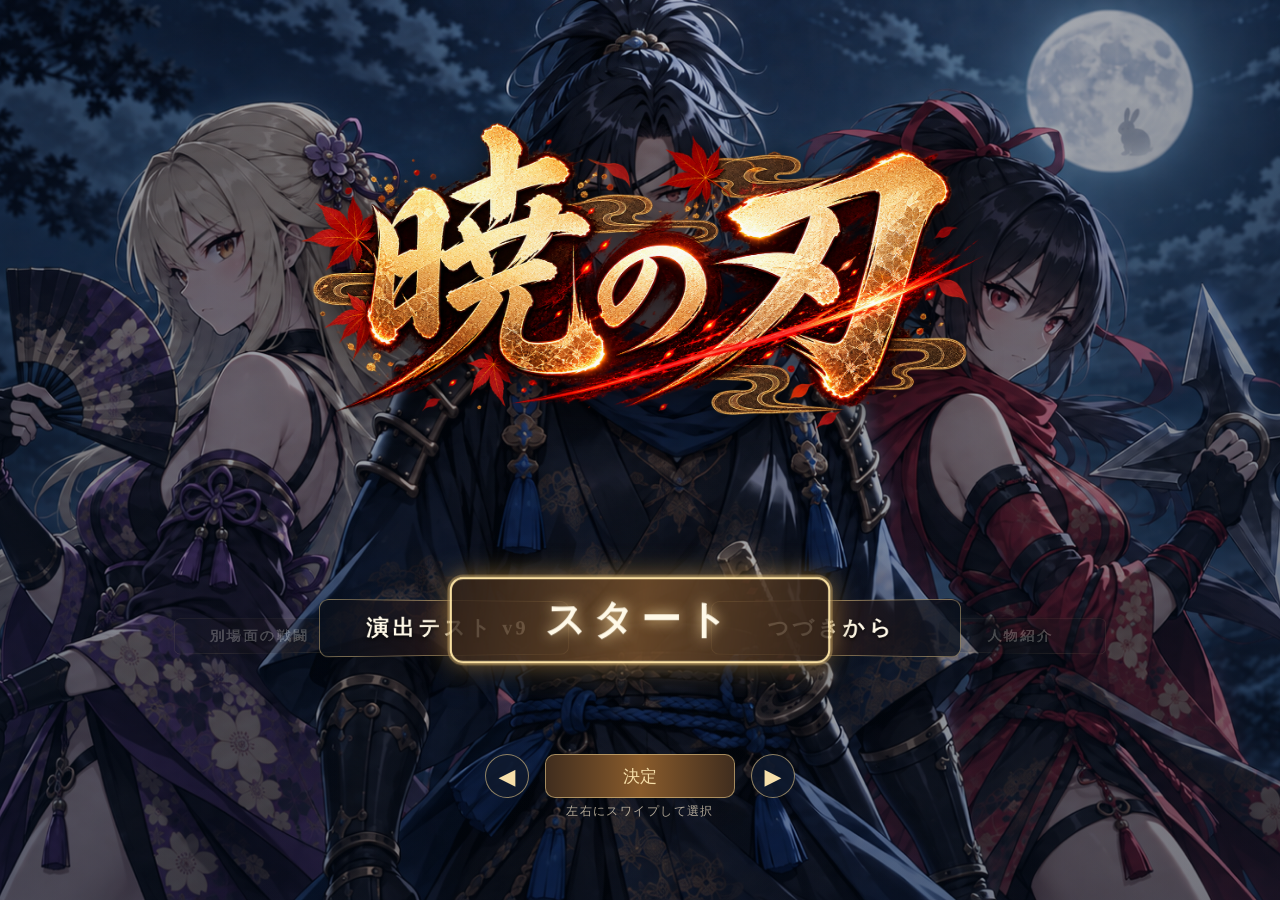
==== commit 3dac4b97: "Add a story-driven encounter to chapter one" ====
--- a/index.html
+++ b/index.html
@@ -2084,14 +2084,14 @@
 @media (pointer:fine) and (min-width:950px){#smartphoneOnlyWarning{display:flex!important}}
 </style>
 <link rel="stylesheet" href="reader.css">
-</head><body><div id="titleScreen" class="title-screen"><div class="title-shade"></div><div class="title-content"><img class="title-logo" src="assets/002_ea8d61170.png" alt="暁ノ刃"><nav class="title-menu"><button id="startStory">スタート</button><button id="resumeStory">つづきから</button><button id="galleryOpen">ギャラリー</button><button type="button" id="itemGalleryOpen">アイテム図鑑</button><button id="settingsOpen">設定</button><button type="button" id="battleOpen">戦闘をプレイ</button><button type="button" id="effectDemoOpen">演出テスト v9</button></nav></div></div><div id="menuDialog" class="menu-dialog" hidden><div class="dialog-box"><h2 id="dialogTitle"></h2><div id="dialogContent"></div><button id="dialogClose">戻る</button></div></div><div id="decisionFlash"></div><section id="characterCodex" class="character-codex" hidden><img id="codexFigure" class="codex-figure" alt=""><div class="codex-ui"><div class="codex-header"><div class="codex-headcopy"><small>CHARACTER FILE</small><h2>人物紹介</h2></div><button id="codexClose" type="button">← タイトルへ戻る</button></div><div class="codex-layout"><nav id="codexNav" class="codex-nav" aria-label="人物一覧"></nav><div id="codexOverview"></div><main class="codex-main"><button id="codexBackList" type="button">← 一覧へ戻る</button><div class="codex-role" id="codexRole"></div><h3 class="codex-name" id="codexName"></h3><div class="codex-ruby" id="codexRuby"></div><div class="codex-catch" id="codexCatch"></div><div class="codex-points" id="codexPoints"></div><div class="codex-desc" id="codexDesc"></div></main></div><div class="codex-help">選択すると演出付きで人物紹介が切り替わります。スマホは縦横どちらでも表示に対応。</div></div></section><button type="button" id="enableTitleMusic" hidden>♪ 音楽を再生</button><audio id="music" preload="none" loop playsinline></audio><dialog id="battleDialog" class="battle-viewer" aria-label="戦闘画面"><iframe id="battleFrame" title="暁ノ刃 戦闘画面" sandbox="allow-scripts" allow="autoplay"></iframe></dialog><section id="stage" class="story-reader" aria-label="物語"><div id="testPlayEnd" role="dialog" aria-modal="true" aria-label="体験版終了" hidden><div class="end-head">暁ノ刃</div><div class="end-rule"></div><h2>テストプレイはここまで</h2><p>第一章「伊賀越え」までお楽しみいただき、ありがとうございました。</p><p>物語は、第二章「魔王再臨」へ続きます。</p><button id="returnTitleFromEnd" type="button">タイトルへ戻る</button></div><div id="sceneBgA" class="scene-bg"></div><div id="sceneBgB" class="scene-bg"></div><div id="sceneTransitionFx"></div><header class="top">
+</head><body><div id="titleScreen" class="title-screen"><div class="title-shade"></div><div class="title-content"><img class="title-logo" src="assets/002_ea8d61170.png" alt="暁ノ刃"><nav class="title-menu"><button id="startStory">スタート</button><button id="resumeStory">つづきから</button><button id="galleryOpen">ギャラリー</button><button type="button" id="itemGalleryOpen">アイテム図鑑</button><button id="settingsOpen">設定</button><button type="button" id="battleOpen">別場面の戦闘</button><button type="button" id="effectDemoOpen">演出テスト v9</button></nav></div></div><div id="menuDialog" class="menu-dialog" hidden><div class="dialog-box"><h2 id="dialogTitle"></h2><div id="dialogContent"></div><button id="dialogClose">戻る</button></div></div><div id="decisionFlash"></div><section id="characterCodex" class="character-codex" hidden><img id="codexFigure" class="codex-figure" alt=""><div class="codex-ui"><div class="codex-header"><div class="codex-headcopy"><small>CHARACTER FILE</small><h2>人物紹介</h2></div><button id="codexClose" type="button">← タイトルへ戻る</button></div><div class="codex-layout"><nav id="codexNav" class="codex-nav" aria-label="人物一覧"></nav><div id="codexOverview"></div><main class="codex-main"><button id="codexBackList" type="button">← 一覧へ戻る</button><div class="codex-role" id="codexRole"></div><h3 class="codex-name" id="codexName"></h3><div class="codex-ruby" id="codexRuby"></div><div class="codex-catch" id="codexCatch"></div><div class="codex-points" id="codexPoints"></div><div class="codex-desc" id="codexDesc"></div></main></div><div class="codex-help">選択すると演出付きで人物紹介が切り替わります。スマホは縦横どちらでも表示に対応。</div></div></section><button type="button" id="enableTitleMusic" hidden>♪ 音楽を再生</button><audio id="music" preload="none" loop playsinline></audio><dialog id="battleDialog" class="battle-viewer" aria-label="戦闘画面"><iframe id="battleFrame" title="暁ノ刃 戦闘画面" sandbox="allow-scripts" allow="autoplay"></iframe></dialog><section id="stage" class="story-reader" aria-label="物語"><div id="testPlayEnd" role="dialog" aria-modal="true" aria-label="体験版終了" hidden><div class="end-head">暁ノ刃</div><div class="end-rule"></div><h2>テストプレイはここまで</h2><p>第一章「伊賀越え」までお楽しみいただき、ありがとうございました。</p><p>物語は、第二章「魔王再臨」へ続きます。</p><button id="returnTitleFromEnd" type="button">タイトルへ戻る</button></div><div id="sceneBgA" class="scene-bg"></div><div id="sceneBgB" class="scene-bg"></div><div id="sceneTransitionFx"></div><header class="top">
   <button type="button" id="restart" class="reader-brand" aria-label="物語の冒頭へ戻る" title="物語の冒頭へ戻る"><img class="game-corner-logo" src="assets/002_ea8d61170.png" alt="暁ノ刃"></button>
   <div class="reader-chapter"><span class="reader-flower" aria-hidden="true">✿</span><span id="chapterBadge" class="chapter-badge">序章　本能寺</span><span class="reader-flower" aria-hidden="true">✿</span></div>
   <div id="partyHud" class="party-hud" aria-label="登場人物"><div class="hud-block ally-block icon-only"><div class="ally-list"><div class="ally-chip" title="家康"><img id="allyIeyasu" alt="家康"></div><div class="ally-chip" title="あやめ"><img id="allyAyame" alt="あやめ"></div><div class="ally-chip" title="おふう"><img id="allyOfuu" alt="おふう"></div><div class="ally-chip" title="半蔵"><img id="allyHanzo" alt="半蔵"></div></div></div></div>
 </header><img id="portrait" class="hide right" alt="character portrait"><div id="narrative"><div id="narrativeText"></div></div><div id="conversation" class="rightSpeaker"><div class="bubble-wrap"><div class="speaker" id="speaker"></div><div class="bubble" id="bubble"></div></div></div><div id="itemOverlay" aria-hidden="true"><div class="item-shell item-card"><div class="card-top"><div id="itemName" class="card-name"></div><span class="card-gem">✦</span></div><div class="card-stars">✦ ✦ ✦ ✦ ✦</div><div class="card-art"><img id="itemImage" alt="重要アイテムの画像"></div><div class="card-bottom"><div class="card-type">重要アイテム</div><div id="itemDesc" class="card-description"></div></div><img id="itemFrame" style="display:none" alt=""></div></div><div id="chapterCurtain" aria-hidden="true"></div><div id="chapterCard"><div id="chapterSub">AKATSUKI NO YAIBA</div><div id="chapterTitle"></div><div id="chapterLine"></div></div><footer class="controls">
   <div class="reader-rule" aria-hidden="true"><span>✿</span><span>✿</span><span>✿</span></div>
   <div class="font-control" aria-label="文字サイズ"><button type="button" id="fontSmaller" aria-label="文字を小さく">−</button><span class="font-control-label">文字サイズ<span id="fontSizeLabel" class="reader-sr-only" aria-live="polite">100%</span></span><button type="button" id="fontLarger" aria-label="文字を大きく">＋</button></div>
-  <button type="button" id="storyBattleOpen" class="reader-battle-link" aria-label="戦闘をプレイ（別場面）" title="別場面の戦闘をプレイ。終了すると読んでいた位置に戻ります。">⚔</button><nav class="reader-navigation" aria-label="物語のページ送り"><button type="button" id="prev" aria-label="前へ"><span class="reader-chevron reader-chevron-left" aria-hidden="true"></span></button><span class="count" id="count" aria-live="polite"></span><button type="button" id="next" aria-label="次へ"><span class="reader-chevron" aria-hidden="true"></span></button></nav>
+  <nav class="reader-navigation" aria-label="物語のページ送り"><button type="button" id="prev" aria-label="前へ"><span class="reader-chevron reader-chevron-left" aria-hidden="true"></span></button><span class="count" id="count" aria-live="polite"></span><button type="button" id="next" aria-label="次へ"><span class="reader-chevron" aria-hidden="true"></span></button></nav>
 </footer></section><script>
 const rawEntries=[{"t":"h","text":"序章　本能寺","id":"h0003"},{"t":"n","text":"天正十年六月二日――京。本能寺は炎に包まれていた。焼け落ちる梁が轟音を立て、夜空へ無数の火の粉を撒き散らす。燃え盛る廊下の向こうには、金色の狐面をつけた明智光秀が刀を手に立っていた。","id":"n0005"},{"t":"n","text":"信長は脇腹の傷を押さえ、ゆっくりと刀を構える。面の奥にある目には怒りも迷いもなく、ただ異様な静けさだけが宿っていた。","id":"n0007"},{"t":"s","who":"信長","text":"「……光秀め」","id":"s0009"},{"t":"n","text":"返事はない。次の瞬間には間合いを詰め、鋭い刃を振り下ろしてくる。肩を斬られてなお怯まず迫るその動きは、信長の知る男のものではなかった。","id":"n0011"},{"t":"s","who":"信長","text":"「……ほう。光秀、貴様――何をした」","id":"s0013"},{"t":"n","text":"僅かな驚きを滲ませながらも、信長は刃を押し返す。そこへ横合いから一閃が走り、左馬之助が間髪を入れず斬り込んだ。受け流された刃が火花を散らす。信長は返す刀で追撃を阻み、その胸元へ蹴りを叩き込んだ。吹き飛ばされた男を追おうとした瞬間、足元へ淡い白の紋様が広がる。銀白の髪を揺らす雪姫が印を結び、霧のような白い鎖を四肢へ絡ませていた。","id":"n0015"},{"t":"s","who":"雪姫","text":"「長くは……持たない！」","id":"s0017"},{"t":"n","text":"信長が力を込めるたび、拘束が一本ずつ砕けていく。それでも動きが鈍った一瞬を逃さず、左馬之助は刀を支えに立ち上がった。","id":"n0019"},{"t":"s","who":"左馬之助","text":"「光秀様――今です！」","id":"s0021"},{"t":"n","text":"二人の刃が左右から迫る。信長は最後の白い鎖を力任せに引き千切り、眼前の金色の狐面を睨み据えた。","id":"n0023"},{"t":"s","who":"信長","text":"「たわけ。貴様ごときに、儂が討てるか」","id":"s0025"},{"t":"n","text":"直後、左馬之助の刃が脇腹を裂く。その僅かな隙へ光秀が踏み込み、渾身の一撃を深く叩き込んだ。信長の身体が揺れた。それでも刀を離さず、膝をついたまま金色の狐面を見上げる。","id":"n0027"},{"t":"s","who":"信長","text":"「……是非に及ばず」","id":"s0029"},{"t":"n","text":"頭上で焼けた梁が崩れ、炎がその姿を呑み込んだ。戦いが終わると、光秀もその場へ膝をついた。金色の狐面の隙間から血が流れ、肩で息をする姿には、先ほどまでの異様な力など残っていない。左馬之助は駆け寄り、顔へ張りついた面を強引に引き剥がした。途端に全身から力が抜け、崩れ落ちた主の身体を両腕で受け止める。","id":"n0031"},{"t":"s","who":"光秀","text":"「……左馬之助。儂は……何を……」","id":"s0033"},{"t":"n","text":"虚ろな瞳には、先ほどまでの出来事を理解している様子がなかった。駆け寄った兵へ身体を預けると、左馬之助は手元に残った金色の狐面を一度だけ見つめ、そのまま懐へ収めた。その時、少し離れた場所で黒い器が微かに震える。","id":"n0035"},{"t":"s","who":"雪姫","text":"「……来る」","id":"s0037"},{"t":"n","text":"雪姫が印を結ぶと、燃え盛る堂から黒い靄が立ち昇った。煙とは違うそれは風に逆らい、渦を巻きながら器へ吸い込まれていく。最後の一筋が消えると、辺りを満たしていた禍々しい気配も静まった。雪姫は大きく息を吐き、黒い器を抱き上げる。","id":"n0039"},{"t":"s","who":"雪姫","text":"「伊賀へ運ぶわ。信長公の魂を、二度と現世へ戻れぬよう封じる」","id":"s0041"},{"t":"n","text":"左馬之助は兵に運ばれていく主を一度だけ見送り、静かに手を差し出した。","id":"n0043"},{"t":"s","who":"左馬之助","text":"「伊賀までの道中は、俺が守る」","id":"s0045"},{"t":"n","text":"雪姫は僅かに迷った末、その言葉を信じて器を預ける。二人は燃え続ける本能寺を背に、夜の京を離れていった。同じ頃――堺。","id":"n0047"},{"t":"s","who":"使者","text":"「申し上げます！織田信長公――お討死にございます！」","id":"s0049"},{"t":"n","text":"使者の報せに、室内の空気が凍りついた。徳川家康はしばらく黙っていたが、やがて傍らに控える男へ視線を向ける。服部半蔵正成。右目を黒い眼帯で覆い、腰には使い慣れた虎鉄と、黒鞘に収められたもう一振りを差していた。半蔵はすぐに帰路を進言した。ここも長くは安全ではない――その言葉に、家康は静かに頷く。","id":"n0051"},{"t":"s","who":"家康","text":"「ならば任せる。伊賀を越えよう」","id":"s0053"},{"t":"n","text":"部屋の隅では、花魁のおふうも扇を閉じて立ち上がった。半蔵は何も言わず、戸口の向こうへ視線を向ける。すでに外では、夜明け前の風が強くなっていた。こうして――徳川家康の伊賀越えが始まった。","id":"n0055"},{"t":"h","text":"第一章　伊賀越え","id":"h0057"},{"t":"n","text":"夜が白み始めるより早く、一行は堺を発った。家康を中心に、前を半蔵、後ろをあやめが固める。おふうも旅支度を整え、一行に加わっていた。山へ入るにつれ、人影は消えていく。湿った土を踏む音と木々のざわめきだけが続く中、先頭を歩く半蔵が不意に足を止めた。","id":"n0059"},{"t":"s","who":"半蔵","text":"「……いるな」","id":"s0061"},{"t":"n","text":"直後、家康へ一本の矢が飛んだ。虎鉄が鞘走りの勢いそのままに弾き落とし、ほぼ同時にあやめも背負っていた得物へ手を伸ばす。現れたのは、人の胴ほどもある巨大な手裏剣――飛燕。四方へ伸びた刃が朝露を弾き、低い唸りを上げた。","id":"n0063"},{"t":"s","who":"あやめ","text":"「来るよ」","id":"s0065"},{"t":"n","text":"左右の茂みから十を超える男たちが飛び出す。半蔵は家康へ近づく者を正確に退け、反対側では飛燕が迫る敵をまとめて弾き飛ばした。家康自身も刀を抜き、前へ出ようとするあやめへ短く声を掛ける。","id":"n0067"},{"t":"s","who":"家康","text":"「無茶はするなよ」","id":"s0069"},{"t":"n","text":"迫った刃を受け流し、そのまま柄頭で相手を沈める。慌てた様子はなく、護られているだけの男ではない。やがて家康が僅かに眉を寄せた。敵の刃は鋭いというのに、自分へ向かうものだけが不自然なほど急所を避けている。","id":"n0071"},{"t":"s","who":"おふう","text":"「……妙ねえ。殺気が感じられないわ」","id":"s0073"},{"t":"n","text":"扇越しに戦況を眺めていたおふうの一言で、半蔵も確信した。","id":"n0075"},{"t":"s","who":"半蔵","text":"「……狙いは生け捕りか」","id":"s0077"},{"t":"n","text":"襲撃者たちが一斉に後退し、山道の中央を空ける。その奥から現れた武将は、左手に小さな黒い器を携えていた。","id":"nc0000"},{"t":"s","who":"左馬之助","text":"「我が名は――明智左馬之助。徳川家康殿、御身を預からせていただく」","id":"sc0001"},{"t":"n","text":"半蔵が家康の前へ出る。家康は刀を下げぬまま、相手を静かに見据えた。","id":"nc0002"},{"t":"s","who":"家康","text":"「悪いが、そう簡単には預けられんな」","id":"sc0003"},{"t":"n","text":"その返答と同時に、左馬之助の足が地を滑る。","id":"nc0004"},{"t":"s","who":"左馬之助","text":"「秘技――湖水渡り」","id":"sc0005"},{"t":"n","text":"次に見えた時には、すでに家康の目前へ迫っていた。追いついた虎鉄が刃を受けるものの、力そのものが横へ流される。","id":"nc0006"},{"t":"s","who":"左馬之助","text":"「秘剣――水鏡」","id":"sc0007"},{"t":"n","text":"返しの切っ先が首筋へ迫り、半蔵は上体を反らしてかわした。刃は皮膚には届かなかったが、眼帯の端を浅く裂く。","id":"nc0008"},{"t":"s","who":"半蔵","text":"「……やるな」","id":"sc0009"},{"t":"n","text":"再び間合いが詰まる。虎鉄の連撃を流し続ける相手へ横から飛燕が迫り、左馬之助は身を沈めて巨大な刃をかわした。","id":"nc0010"},{"t":"n","text":"その背後で、銀白の髪が揺れる。","id":"nc0011"},{"t":"s","who":"半蔵","text":"「……雪姫」","id":"sc0012"},{"t":"n","text":"半蔵の足が僅かに止まった。","id":"nc0013"},{"t":"n","text":"二人の視線が一瞬だけ重なる。先に目を逸らした雪姫は、すぐに同行していた男へ向き直った。","id":"nc0014"},{"t":"s","who":"雪姫","text":"「家康様を捕らえるなんて、私は聞いていない」","id":"sc0015"},{"t":"s","who":"左馬之助","text":"「必要なことだ」","id":"sc0016"},{"t":"n","text":"左馬之助はそれ以上答えない。","id":"nc0017"},{"t":"n","text":"雪姫がなおも問い詰めようとしたところで、おふうが黒い器へ目を留めた。","id":"nc0018"},{"t":"s","who":"おふう","text":"「ねえ。その器……何を入れてるの？」","id":"sc0019"},{"t":"n","text":"いつの間にか笑みが消れている。扇を握る指が僅かに強張った。","id":"nc0020"},{"t":"s","who":"おふう","text":"「……ずいぶん大層なものを封じてるじゃない」","id":"sc0021"},{"t":"n","text":"その瞬間、半蔵の腰で黒鞘の一振りが震えた。眼帯の奥にも鈍い痛みが走り、呼応するように黒い器まで揺れ始める。","id":"nc0022"},{"t":"n","text":"――どくん。","id":"nc0023"},{"t":"n","text":"やがて、その内側から低い声が響いた。","id":"nc0024"},{"t":"s","who":"信長","text":"『久しいな――家康』","id":"sc0025"},{"t":"n","text":"家康の表情が変わった。","id":"nc0026"}], images={"kotetsu":"assets/003_b69b19580.png","hien":"assets/004_c60caa07d.png","akatsuki": "assets/005_5624f6b6b.png", "messenger": "assets/006_39739c7e4.png", "soulvessel": "assets/007_9c8fbb3df.png", "foxmask": "assets/008_b39dbccdd.png", "itemframe": "assets/009_4f1d8b371.png", "hideyoshi": "assets/010_7466aff03.webp", "ieyasu": "assets/011_bb37a6d74.webp", "samanosuke": "assets/012_f81fdb814.webp", "mitsuhide": "assets/013_e6db481cc.png", "nobunaga": "assets/014_05d1ce217.webp", "ayame": "assets/015_a9631a15d.webp", "yukihime": "assets/016_e2b459444.webp", "hanzo": "assets/017_cd2e8e5c5.webp", "ofuu": "assets/018_dedfc6c8f.webp"}, names={"信長": "nobunaga", "光秀": "mitsuhide", "左馬之助": "samanosuke", "雪姫": "yukihime", "半蔵": "hanzo", "家康": "ieyasu", "おふう": "ofuu", "秀吉": "hideyoshi", "あやめ": "ayame", "使者": "messenger"}, leftChars=new Set(["信長", "左馬之助", "秀吉", "光秀"]);
 const mouthAnchors={
@@ -2477,6 +2477,7 @@
     // First press clears dialogue AND actor, keeping the current stage empty.
     conversation.style.display='none';hidePortrait();phase='afterSpeech';return;
   }
+  if(window.chapterBattles?.beforeAdvance(idx))return;
   if(idx===units.length-1){showTestPlayEnd();return;}
   if(idx<units.length-1){
     if(units[idx+1].kind==='h'){
@@ -2487,9 +2488,9 @@
   }
 }
 function prevStep(){if(!chapterTransitionBusy && phase!=='item' && idx>0)goTo(idx-1);}
-document.getElementById('next').onclick=nextStep;
-document.getElementById('prev').onclick=prevStep;
-document.getElementById('restart').onclick=()=>goTo(0);
+document.getElementById('next').onclick=()=>nextStep();
+document.getElementById('prev').onclick=()=>prevStep();
+document.getElementById('restart').onclick=()=>{goTo(0);saveProgress();};
 document.getElementById('stage').addEventListener('click',e=>{if(!e.target.closest('button'))nextStep();});
 document.addEventListener('keydown',e=>{if(['Enter','ArrowRight',' '].includes(e.key)){e.preventDefault();nextStep();}else if(e.key==='ArrowLeft'){e.preventDefault();prevStep();}});
 // Recalculate narrative page fit after orientation changes without restarting the story.
@@ -2562,7 +2563,7 @@
 enableTitleMusic.addEventListener('click',()=>{switchTrack(gameStarted?'prologue':'title');tryStartMusic();});
 function closeTitle(){titleScreen.style.display='none';gameStarted=true;enableTitleMusic.hidden=true;switchTrack('prologue');}
 function saveProgress(){if(gameStarted)try{localStorage.setItem('akatsuki_testplay_save',String(idx));}catch(e){}}
-function startNew(){closeTitle();goTo(0);saveProgress();}
+function startNew(){window.chapterBattles?.reset();closeTitle();goTo(0);saveProgress();}
 document.getElementById('startStory').addEventListener('click',startNew);
 document.getElementById('resumeStory').addEventListener('click',()=>{let saved=0;try{saved=Number(localStorage.getItem('akatsuki_testplay_save'))||0}catch(e){}closeTitle();goTo(Math.min(Math.max(saved,0),units.length-1));saveProgress();});
 function showDialog(title,body){dialogTitle.textContent=title;dialogContent.replaceChildren();if(typeof body==='string'){dialogContent.textContent=body;}else dialogContent.append(body);dialog.hidden=false;}
@@ -3177,4 +3178,4 @@
  render();
 })();
 </script>
-<script src="battle-viewer.js"></script></body></html>+<script src="chapter-battles.js"></script><script src="battle-viewer.js"></script></body></html>
--- a/reader.css
+++ b/reader.css
@@ -194,16 +194,3 @@
 }
 #battleDialog::backdrop { background: #090b12; }
 #battleFrame { display: block; width: 100%; height: 100%; border: 0; }
-
-#stage.story-reader .controls .reader-battle-link {
-  width: 38px !important; height: 38px !important; font-size: 22px !important;
-  border-color: #e6c66c88 !important;
-}
-@media (orientation: portrait) {
-  #stage.story-reader .controls { gap: 6px !important; }
-  #stage.story-reader .font-control, #stage.story-reader .reader-navigation { gap: 6px !important; }
-  #stage.story-reader .controls .reader-battle-link { width: 30px !important; height: 30px !important; font-size: 18px !important; }
-}
-@media (orientation: portrait) and (max-width: 360px) {
-  #stage.story-reader .font-control-label { font-size: 0 !important; }
-}
